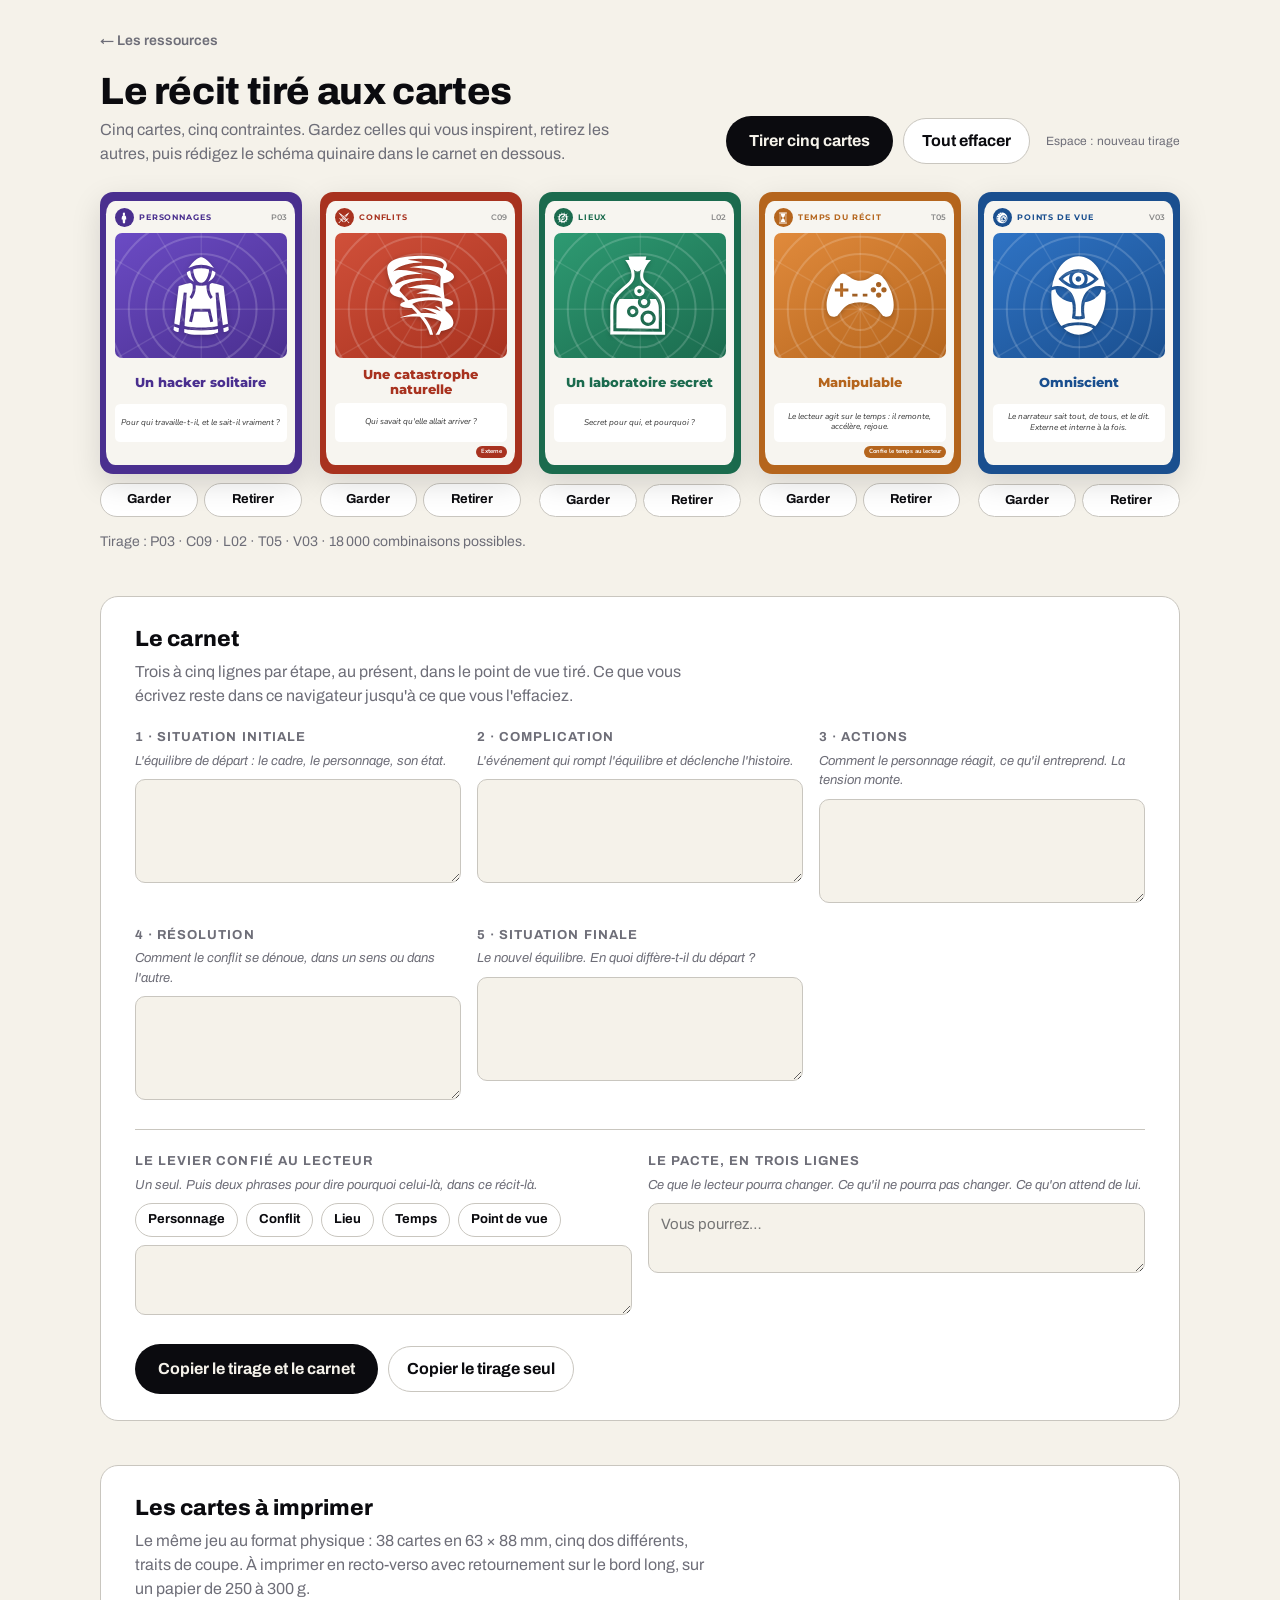
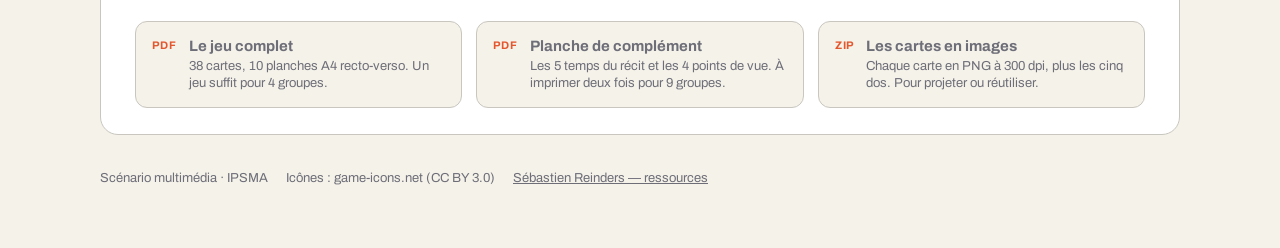
==== ressources/IPSMA/S1/index.html @ cb9c3334 "Les cartes narratives du cours IPSMA rejoignent les ressources Séance 1 du cours Scénario multimédia" ====
<!doctype html>
<html lang="fr"><head><meta charset="utf-8"><meta name="viewport" content="width=device-width,initial-scale=1">
<meta name="description" content="Tirage aléatoire du jeu de cartes narratif du cours Scénario multimédia : personnage, conflit, lieu, temps, point de vue. Avec un carnet pour rédiger le schéma quinaire, et les cartes à imprimer."><title>Le récit tiré aux cartes</title>
<link rel="preconnect" href="https://fonts.googleapis.com">
<link rel="stylesheet" href="https://fonts.googleapis.com/css2?family=Archivo:wght@400;500;600;700;800;900&family=Montserrat:wght@600;700;800&family=Nunito:ital,wght@0,400;0,600;0,700;1,400&display=swap">
<style>
:root{--bg:#F5F2EA;--bg2:#E4E1DA;--ink:#0B0B0F;--muted:#6E6E78;--line:#C9C6BF;--panel:#FFFFFF;--face:#F7F5F0;--face-ink:#1E2433;--help:#FFFFFF;--btn:#0B0B0F;--btn-ink:#F5F2EA;--focus:#E4572E;--shadow:0 10px 30px rgba(11,11,15,.13)}
@media (prefers-color-scheme: dark){:root:not([data-theme="light"]){--bg:#121217;--bg2:#1B1B22;--ink:#F0EDE5;--muted:#9B9BA6;--line:#32323C;--panel:#1B1B22;--face:#F7F5F0;--face-ink:#1E2433;--help:#FFFFFF;--btn:#F0EDE5;--btn-ink:#121217;--focus:#F0714A;--shadow:0 14px 34px rgba(0,0,0,.5)}}
:root[data-theme="dark"]{--bg:#121217;--bg2:#1B1B22;--ink:#F0EDE5;--muted:#9B9BA6;--line:#32323C;--panel:#1B1B22;--face:#F7F5F0;--face-ink:#1E2433;--help:#FFFFFF;--btn:#F0EDE5;--btn-ink:#121217;--focus:#F0714A;--shadow:0 14px 34px rgba(0,0,0,.5)}
*{box-sizing:border-box}
body{margin:0;background:var(--bg);color:var(--ink);font-family:'Archivo',system-ui,-apple-system,'Segoe UI',sans-serif;font-size:16px;line-height:1.5;padding:0 20px;padding-block:28px 60px}
.wrap{max-width:1080px;margin:0 auto}
header{display:flex;flex-wrap:wrap;align-items:flex-end;justify-content:space-between;gap:16px 28px;margin-bottom:26px}
h1{font-family:'Archivo',sans-serif;font-weight:800;font-size:clamp(26px,3.4vw,38px);line-height:1.05;margin:0;text-wrap:balance;letter-spacing:-.01em}
.sub{margin:6px 0 0;color:var(--muted);max-width:60ch}
.actions{display:flex;gap:10px;flex-wrap:wrap;align-items:center}
button{font:inherit;cursor:pointer;border:0;border-radius:999px;padding:10px 18px;font-weight:700;background:var(--panel);color:var(--ink);border:1.5px solid var(--line);transition:transform .12s ease,background .15s}
button:hover{transform:translateY(-1px)} button:active{transform:translateY(0)}
button:focus-visible,textarea:focus-visible{outline:3px solid var(--focus);outline-offset:2px}
button.primary{background:var(--btn);color:var(--btn-ink);border-color:transparent;padding:12px 22px;font-family:'Archivo',sans-serif;font-weight:700}
.kbd{display:inline-block;font-size:12px;color:var(--muted);margin-left:6px}
.deck{display:grid;grid-template-columns:repeat(5,minmax(0,1fr));gap:18px}
@media (max-width:900px){.deck{grid-template-columns:repeat(3,minmax(0,1fr))}}
@media (max-width:560px){.deck{grid-template-columns:repeat(2,minmax(0,1fr))}}
.slot{display:flex;flex-direction:column;gap:10px;min-width:0}
.scene{perspective:1200px;aspect-ratio:63/88;width:100%;max-width:100%}
.flip{position:relative;width:100%;height:100%;transform-style:preserve-3d;transition:transform .7s cubic-bezier(.2,.7,.2,1)}
.flip.shown{transform:rotateY(180deg)}
@media (prefers-reduced-motion: reduce){.flip{transition:none}}
.side{position:absolute;inset:0;backface-visibility:hidden;border-radius:6.5% / 4.6%;overflow:hidden;box-shadow:var(--shadow)}
.back{background:var(--dark);color:#fff;display:flex;align-items:center;justify-content:center}
.back .bi{position:absolute;left:-30%;top:12%;width:150%;height:150%;opacity:.10}
.back .bin{position:absolute;inset:5%;border:1.5px solid rgba(255,255,255,.55);border-radius:6%;display:flex;flex-direction:column;align-items:center;justify-content:center;text-align:center;gap:6%}
.back .bico{width:36%;aspect-ratio:1;border-radius:50%;background:rgba(255,255,255,.14);border:1.5px solid rgba(255,255,255,.6);display:flex;align-items:center;justify-content:center;padding:18%}
.back .bt{font-family:'Montserrat',sans-serif;font-weight:800;font-size:clamp(11px,1.15vw,15px);line-height:1.15}
.back .bf{font-family:'Montserrat',sans-serif;font-weight:600;font-size:clamp(8px,.8vw,10px);letter-spacing:.14em;text-transform:uppercase;opacity:.9}
.front{transform:rotateY(180deg);background:var(--dark);container-type:inline-size}
.inner{font-family:'Nunito',system-ui,sans-serif;position:absolute;inset:3.2%;background:var(--face);color:var(--face-ink);border-radius:5%;padding:3.5cqw 4cqw;display:flex;flex-direction:column}
.head{display:flex;align-items:center;gap:2.5cqw;height:9.5cqw}
.badge{width:9.5cqw;height:9.5cqw;border-radius:50%;background:var(--dark);color:#fff;display:flex;align-items:center;justify-content:center;padding:1.8cqw;flex:none}
.fam{font-family:'Montserrat',sans-serif;font-weight:700;font-size:3.9cqw;letter-spacing:.12em;text-transform:uppercase;color:var(--dark);flex:1;white-space:nowrap;overflow:hidden;text-overflow:ellipsis}
.num{font-family:'Montserrat',sans-serif;font-weight:600;font-size:3.8cqw;color:#8a8a8a}
.art{position:relative;margin-top:3cqw;height:62cqw;border-radius:3.5cqw;overflow:hidden;background:linear-gradient(150deg,var(--mid) 0%,var(--dark) 100%)}
.art .burst{position:absolute;inset:0;width:100%;height:100%}
.art .ico{position:absolute;inset:0;display:flex;align-items:center;justify-content:center;padding:10cqw;color:#fff;filter:drop-shadow(0 .9cqw 1.4cqw rgba(0,0,0,.28))}
.title{margin-top:3.5cqw;min-height:17cqw;display:flex;align-items:center;justify-content:center;text-align:center;font-family:'Montserrat',sans-serif;font-weight:800;font-size:6.6cqw;line-height:1.12;color:var(--dark);text-wrap:balance}
.help{margin-top:auto;background:var(--help);border-radius:2.6cqw;padding:2.6cqw 3.2cqw;font-size:4.1cqw;line-height:1.3;color:#333;font-style:italic;text-align:center;min-height:19cqw;display:flex;align-items:center;justify-content:center}
.foot{display:flex;justify-content:flex-end;min-height:5.5cqw;margin-top:2.2cqw}
.tag{background:var(--dark);color:#fff;border-radius:3cqw;padding:.6cqw 2.6cqw;font-size:3cqw;font-weight:700;white-space:nowrap}
.ctrl{display:flex;gap:6px;justify-content:center}
.ctrl button{padding:6px 12px;font-size:13px;flex:1}
.ctrl button.on{background:var(--focus);border-color:transparent;color:#fff}
.meta{margin:14px 0 0;color:var(--muted);font-size:14px}
section.book{margin-top:44px;background:var(--panel);border:1.5px solid var(--line);border-radius:18px;padding:26px clamp(18px,3vw,34px)}
.book h2{font-family:'Archivo',sans-serif;font-weight:800;font-size:22px;margin:0 0 4px;text-wrap:balance}
.book p.lead{margin:0 0 20px;color:var(--muted);max-width:65ch}
.steps{display:grid;grid-template-columns:repeat(auto-fit,minmax(260px,1fr));gap:16px}
.step label,.q label{display:block;font-family:'Archivo',sans-serif;font-weight:700;font-size:13px;letter-spacing:.08em;text-transform:uppercase;color:var(--muted);margin-bottom:6px}
.step small,.q small{display:block;font-size:13px;color:var(--muted);margin:-2px 0 8px;font-style:italic}
textarea{width:100%;min-height:104px;resize:vertical;font:inherit;font-size:15px;line-height:1.45;padding:10px 12px;border-radius:10px;border:1.5px solid var(--line);background:var(--bg);color:var(--ink)}
.qs{display:grid;grid-template-columns:repeat(auto-fit,minmax(300px,1fr));gap:16px;margin-top:22px;padding-top:22px;border-top:1.5px solid var(--line)}
.q .row{display:flex;gap:8px;flex-wrap:wrap;margin-bottom:8px}
.q .row button{padding:6px 12px;font-size:13px}
.q .row button.on{background:var(--btn);color:var(--btn-ink);border-color:transparent}
.bar{display:flex;gap:10px;flex-wrap:wrap;align-items:center;margin-top:22px}
.toast{color:var(--muted);font-size:14px;min-height:1.4em}
section.dl{margin-top:44px;background:var(--panel);border:1.5px solid var(--line);border-radius:18px;padding:26px clamp(18px,3vw,34px)}
.dl h2{font-family:'Archivo',sans-serif;font-weight:800;font-size:22px;margin:0 0 4px}
.dl p.lead{margin:0 0 20px;color:var(--muted);max-width:65ch}
.files{display:grid;grid-template-columns:repeat(auto-fit,minmax(240px,1fr));gap:14px}
.file{display:flex;gap:12px;align-items:flex-start;padding:14px 16px;border:1.5px solid var(--line);border-radius:12px;text-decoration:none;color:inherit;background:var(--bg);transition:transform .12s ease,border-color .15s}
.file:hover{transform:translateY(-2px);border-color:var(--focus)}
.file .ft{font-family:'Archivo',sans-serif;font-weight:700;font-size:11px;letter-spacing:.08em;color:var(--focus);flex:none;padding-top:2px}
.file b{display:block;font-family:'Archivo',sans-serif;font-size:15px;margin-bottom:2px}
.file span{font-size:13px;color:var(--muted);line-height:1.35}
.retour{display:inline-block;margin-bottom:20px;color:var(--muted);text-decoration:none;font-weight:600;font-size:14px;border-bottom:1.5px solid transparent}
.retour:hover{color:var(--ink);border-bottom-color:var(--focus)}
footer{margin-top:34px;color:var(--muted);font-size:13px;display:flex;flex-wrap:wrap;gap:6px 18px}
</style></head><body>
<div class="wrap">
<a class="retour" href="../../">← Les ressources</a>
<header>
  <div><h1>Le récit tiré aux cartes</h1><p class="sub">Cinq cartes, cinq contraintes. Gardez celles qui vous inspirent, retirez les autres, puis rédigez le schéma quinaire dans le carnet en dessous.</p></div>
  <div class="actions"><button class="primary" id="draw">Tirer cinq cartes</button><button id="reset" title="Vide le carnet et libère toutes les cartes">Tout effacer</button><span class="kbd">Espace : nouveau tirage</span></div>
</header>
<div class="deck" id="deck"></div>
<p class="meta" id="meta"></p>
<section class="book" aria-labelledby="bk">
  <h2 id="bk">Le carnet</h2>
  <p class="lead">Trois à cinq lignes par étape, au présent, dans le point de vue tiré. Ce que vous écrivez reste dans ce navigateur jusqu'à ce que vous l'effaciez.</p>
  <div class="steps">
    <div class="step"><label for="s1">1 · Situation initiale</label><small>L'équilibre de départ : le cadre, le personnage, son état.</small><textarea id="s1"></textarea></div>
    <div class="step"><label for="s2">2 · Complication</label><small>L'événement qui rompt l'équilibre et déclenche l'histoire.</small><textarea id="s2"></textarea></div>
    <div class="step"><label for="s3">3 · Actions</label><small>Comment le personnage réagit, ce qu'il entreprend. La tension monte.</small><textarea id="s3"></textarea></div>
    <div class="step"><label for="s4">4 · Résolution</label><small>Comment le conflit se dénoue, dans un sens ou dans l'autre.</small><textarea id="s4"></textarea></div>
    <div class="step"><label for="s5">5 · Situation finale</label><small>Le nouvel équilibre. En quoi diffère-t-il du départ ?</small><textarea id="s5"></textarea></div>
  </div>
  <div class="qs">
    <div class="q"><label>Le levier confié au lecteur</label><small>Un seul. Puis deux phrases pour dire pourquoi celui-là, dans ce récit-là.</small>
      <div class="row" id="levers"></div><textarea id="why" style="min-height:70px" aria-label="Justification du levier"></textarea></div>
    <div class="q"><label for="p1">Le pacte, en trois lignes</label><small>Ce que le lecteur pourra changer. Ce qu'il ne pourra pas changer. Ce qu'on attend de lui.</small>
      <textarea id="p1" style="min-height:70px" placeholder="Vous pourrez…" aria-label="Le pacte"></textarea></div>
  </div>
  <div class="bar"><button class="primary" id="copyAll">Copier le tirage et le carnet</button><button id="copyDraw">Copier le tirage seul</button><span class="toast" id="toast" role="status"></span></div>
</section>
<section class="dl" aria-labelledby="dl">
  <h2 id="dl">Les cartes à imprimer</h2>
  <p class="lead">Le même jeu au format physique : 38 cartes en 63 × 88 mm, cinq dos différents, traits de coupe. À imprimer en recto-verso avec retournement sur le bord long, sur un papier de 250 à 300 g.</p>
  <div class="files">
    <a class="file" href="cartes-narratives-jeu-complet.pdf" download><span class="ft">PDF</span><span><b>Le jeu complet</b><span>38 cartes, 10 planches A4 recto-verso. Un jeu suffit pour 4 groupes.</span></span></a>
    <a class="file" href="cartes-narratives-complement.pdf" download><span class="ft">PDF</span><span><b>Planche de complément</b><span>Les 5 temps du récit et les 4 points de vue. À imprimer deux fois pour 9 groupes.</span></span></a>
    <a class="file" href="cartes-narratives-images.zip" download><span class="ft">ZIP</span><span><b>Les cartes en images</b><span>Chaque carte en PNG à 300 dpi, plus les cinq dos. Pour projeter ou réutiliser.</span></span></a>
  </div>
</section>

<footer><span>Scénario multimédia · IPSMA</span><span>Icônes : game-icons.net (CC BY 3.0)</span><span><a href="../../" style="color:inherit">Sébastien Reinders — ressources</a></span></footer>
</div>
<script>
const D = {"FAM":{"P":{"name":"Personnages","dark":"4A2F8F","mid":"6B4BC4","light":"9C82E6","icon":"GiPerson"},"C":{"name":"Conflits","dark":"A8321F","mid":"D0503A","light":"F08A72","icon":"GiCrossedSwords"},"L":{"name":"Lieux","dark":"1B6B4E","mid":"2E9A72","light":"6CCB9E","icon":"GiCompass"},"T":{"name":"Temps du récit","dark":"B5651D","mid":"E08A3C","light":"F5B96E","icon":"GiHourglass"},"V":{"name":"Points de vue","dark":"1A4F8F","mid":"2F73C4","light":"6FA6E8","icon":"GiEyeball"}},"cards":[{"fam":"P","title":"Un détective privé désabusé","icon":"GiSherlockHolmes","help":"Qu'est-ce qui l'a désabusé, et qu'est-ce qui le fait encore se lever le matin ?","tag":null,"num":"P01"},{"fam":"P","title":"Un enfant curieux","icon":"GiBinoculars","help":"Que cherche-t-il à comprendre que les adultes lui cachent ?","tag":null,"num":"P02"},{"fam":"P","title":"Un hacker solitaire","icon":"GiHoodie","help":"Pour qui travaille-t-il, et le sait-il vraiment ?","tag":null,"num":"P03"},{"fam":"P","title":"Un héros fatigué","icon":"GiBrokenShield","help":"Fatigué du combat, ou de ce qu'il est devenu ?","tag":null,"num":"P04"},{"fam":"P","title":"Un mercenaire cupide","icon":"GiTwoCoins","help":"Y a-t-il un prix qu'il refuserait ?","tag":null,"num":"P05"},{"fam":"P","title":"Un scientifique excentrique","icon":"GiMadScientist","help":"Que cherche-t-il à prouver, et à qui ?","tag":null,"num":"P06"},{"fam":"P","title":"Un vieux professeur bienveillant","icon":"GiTeacher","help":"Que sait-il qu'il ne dit pas encore ?","tag":null,"num":"P07"},{"fam":"P","title":"Une adolescente rebelle","icon":"GiFist","help":"Contre quoi, ou contre qui, se rebelle-t-elle ?","tag":null,"num":"P08"},{"fam":"P","title":"Une princesse guerrière","icon":"GiSwordwoman","help":"Qu'a-t-elle dû abandonner pour prendre les armes ?","tag":null,"num":"P09"},{"fam":"P","title":"Une reine manipulatrice","icon":"GiPuppet","help":"Que protège-t-elle en manipulant les autres ?","tag":null,"num":"P10"},{"fam":"C","title":"Un ennemi puissant bloque la quête","icon":"GiDragonHead","help":"Que veut l'ennemi, lui ?","tag":"Externe","num":"C01"},{"fam":"C","title":"Une autorité empêche l'action du héros","icon":"GiGavel","help":"L'autorité a-t-elle de bonnes raisons ?","tag":"Externe","num":"C02"},{"fam":"C","title":"Un allié devient un ennemi","icon":"GiBackstab","help":"Depuis quand, et qui l'a vu venir ?","tag":"Externe et interne","num":"C03"},{"fam":"C","title":"Le héros doute de qui il est réellement","icon":"GiMirrorMirror","help":"Qu'est-ce qui a déclenché le doute ?","tag":"Interne","num":"C04"},{"fam":"C","title":"Le héros est freiné par un défaut personnel","icon":"GiWeight","help":"Ce défaut lui a-t-il déjà servi ?","tag":"Interne","num":"C05"},{"fam":"C","title":"Le héros est freiné par une angoisse","icon":"GiWorriedEyes","help":"D'où vient-elle, et qu'est-ce qui la réveille ?","tag":"Interne","num":"C06"},{"fam":"C","title":"Un acte passé hante le héros","icon":"GiGhost","help":"Qui d'autre sait ce qui s'est passé ?","tag":"Interne","num":"C07"},{"fam":"C","title":"Un choix entre deux options lourdes de conséquences","icon":"GiCrossroad","help":"Que perd-on dans chaque cas ?","tag":"Interne","num":"C08"},{"fam":"C","title":"Une catastrophe naturelle","icon":"GiTornado","help":"Qui savait qu'elle allait arriver ?","tag":"Externe","num":"C09"},{"fam":"L","title":"Un champ de bataille","icon":"GiCannon","help":"Avant ou après la bataille ?","tag":null,"num":"L01"},{"fam":"L","title":"Un laboratoire secret","icon":"GiBubblingFlask","help":"Secret pour qui, et pourquoi ?","tag":null,"num":"L02"},{"fam":"L","title":"Un vaisseau spatial","icon":"GiSpaceship","help":"Combien de temps avant l'arrivée ?","tag":null,"num":"L03"},{"fam":"L","title":"Un vieux manoir","icon":"GiSpookyHouse","help":"Qui y a vécu, et qu'a-t-il laissé ?","tag":null,"num":"L04"},{"fam":"L","title":"Un village isolé","icon":"GiHutsVillage","help":"Isolé par la géographie, ou par choix ?","tag":null,"num":"L05"},{"fam":"L","title":"Une cité futuriste","icon":"GiModernCity","help":"Qu'est-ce qui n'a pas changé, malgré le futur ?","tag":null,"num":"L06"},{"fam":"L","title":"Une école magique","icon":"GiSpellBook","help":"Qu'apprend-on qui ne figure pas au programme ?","tag":null,"num":"L07"},{"fam":"L","title":"Une forêt sombre","icon":"GiForest","help":"Qu'est-ce qu'on y entend sans le voir ?","tag":null,"num":"L08"},{"fam":"L","title":"Une île déserte","icon":"GiIsland","help":"Déserte depuis quand, et pourquoi ?","tag":null,"num":"L09"},{"fam":"L","title":"Une taverne bruyante","icon":"GiTavernSign","help":"Qui écoute, dans le bruit ?","tag":null,"num":"L10"},{"fam":"T","title":"Chronologique","icon":"GiSandsOfTime","help":"Les événements sont racontés dans l'ordre où ils se produisent.","tag":null,"num":"T01"},{"fam":"T","title":"Analeptique","icon":"GiBackwardTime","help":"Le récit revient en arrière pour éclairer le présent. Les flashbacks.","tag":null,"num":"T02"},{"fam":"T","title":"Proleptique","icon":"GiFastForwardButton","help":"Le récit montre à l'avance ce qui va arriver. L'anticipation.","tag":null,"num":"T03"},{"fam":"T","title":"Fragmenté","icon":"GiShatteredGlass","help":"Le récit est livré par morceaux non ordonnés. Le lecteur remet en ordre.","tag":"Confie le temps au lecteur","num":"T04"},{"fam":"T","title":"Manipulable","icon":"GiGamepad","help":"Le lecteur agit sur le temps : il remonte, accélère, rejoue.","tag":"Confie le temps au lecteur","num":"T05"},{"fam":"V","title":"Interne","icon":"GiBrain","help":"Le récit est vécu de l'intérieur d'un personnage : « je », ou « vous ». On ne sait que ce qu'il sait.","tag":null,"num":"V01"},{"fam":"V","title":"Externe","icon":"GiCctvCamera","help":"Le récit observe de l'extérieur, sans entrer dans les têtes. Neutre.","tag":null,"num":"V02"},{"fam":"V","title":"Omniscient","icon":"GiThirdEye","help":"Le narrateur sait tout, de tous, et le dit. Externe et interne à la fois.","tag":null,"num":"V03"},{"fam":"V","title":"Multiple","icon":"GiSixEyes","help":"Le récit alterne plusieurs personnages. Le lecteur compare les versions.","tag":"Confie le point de vue au lecteur","num":"V04"}],"icons":{"GiSherlockHolmes":"<svg fill=\"currentColor\" stroke=\"currentColor\" fill=\"currentColor\" stroke-width=\"0\" viewBox=\"0 0 512 512\" height=\"100%\" width=\"100%\" xmlns=\"http://www.w3.org/2000/svg\"><path d=\"M185.418 36.882s-24.67 5.747-35.756 15.557c-38.586 34.149-51.256 67.652-53.746 105.53l-43.97 47.023c96.221-17.906 207.672-21.92 340.581-20.912-21.002-14.144-41.37-25.753-59.322-36.814-14.473-35.496-33.701-76.597-65.934-95.373-14.145-8.24-29.144-14.024-43.962-16.83-10.736-20.307-35.4-11.819-37.89 1.82zM104.977 214.8c20.328 40.62 56.635 79.575 89.761 103.012 18.256 12.63 36.742 21.653 51.035 24.144 11.946 2.242 23.46-1.416 28.825-10.672l.002-.004v-.002c8.103-14.299 14.714-28.724 20.359-43.197 15.776 1.737 33.408 2.541 38.04-1.178 7.31-5.871-8.751-56.088-16.056-69.443 3.057-6.22 3.057-12.795 3.057-17.58-39.436-2.194-150.638 6.423-215.023 14.92zm342.142 6.07c-13.335.302-24.897 9.857-33.428 22.668-9.413 14.137-16.138 33.34-18.798 55.055-2.66 21.714-.771 41.971 4.95 57.963 4.29 11.99 11.133 22.318 20.655 27.515l-10.77 108.676 17.913 1.775 10.615-107.13c12.015-1.592 22.443-10.62 30.299-22.418 9.413-14.137 16.136-33.339 18.797-55.053 2.66-21.714.77-41.974-4.952-57.965-5.721-15.991-15.983-29.026-31.087-30.877a29.036 29.036 0 0 0-4.194-.209zm2.004 18.076c5.494.673 11.846 6.541 16.33 19.075 4.485 12.533 6.397 30.421 4.033 49.71-2.363 19.29-8.538 36.186-15.916 47.266-7.377 11.08-14.955 15.242-20.449 14.568-5.494-.673-11.844-6.54-16.328-19.074-4.485-12.533-6.396-30.42-4.033-49.709 2.363-19.289 8.536-36.187 15.914-47.267 5.011-6.164 12.69-15.168 20.449-14.569zM99.172 242.53c-6.243 8.543-13.975 17.27-23.111 25.744-12.11 11.231-26.664 21.827-43.198 30.211 37.101 7.524 77.514 23.385 115.21 42.594 42.326 21.57 80.776 47.18 106.775 71.145l2.314-24.686c-11.388-12.634-23.526-23.83-35.869-34.252-12.152-5.001-24.557-12.203-36.797-20.672-36.371-25.164-70.878-60.916-85.324-90.084zm344.582 11.276c.036 21.503 3.015 45.534 9.771 64.632 6.729-19.745 7.02-55.246-9.771-64.632zm-137.598 54.43a353.014 353.014 0 0 1-7.74 16.574c7.33 5.423 11.536 10.592 13.904 15.505 3.119 6.47 3.49 13.077 2.176 21.295-2.24 14.002-10.213 31.472-14.32 52.23-9.049 12.67-1.565 56.042 18.265 60.938 44.677 11.03 69.71-35.7 59.614-46.716-9.817-10.713-37.598-19.736-57.92-19.952 4.048-14.733 9.79-28.985 12.136-43.656 1.666-10.412 1.325-21.456-3.736-31.955-4.255-8.827-11.576-16.856-22.379-24.264zm-272.875 8.81C28.53 324.342 23.344 332.53 18 341.459V494h255.152c-2.921-14.12-5.609-28.7-8.763-42.629-.65-5.674-5.269-9.093-9.059-13.314-21.957-24.459-66.328-55.92-115.432-80.942-35.16-17.917-72.94-32.625-106.617-40.07z\"></path></svg>","GiBinoculars":"<svg fill=\"currentColor\" stroke=\"currentColor\" fill=\"currentColor\" stroke-width=\"0\" viewBox=\"0 0 512 512\" height=\"100%\" width=\"100%\" xmlns=\"http://www.w3.org/2000/svg\"><path d=\"M186.436 86.738c-9.044 0-19.112 5.87-26.735 21.114l-6.807 13.62c2.48-.203 4.968-.31 7.455-.31 18.02 0 36.005 5.363 51.87 15.977v-30.984c-7.5-13.917-17.102-19.418-25.782-19.418zm139.128 0c-8.68 0-18.28 5.5-25.78 19.418v30.994c18.064-12.06 38.895-17.28 59.345-15.638l-6.83-13.66c-7.624-15.245-17.692-21.114-26.736-21.114zm-165.216 51.926c-19.05 0-38.08 7.693-53.74 23l-37.38 65.418c14.492-6.743 30.633-10.518 47.64-10.518 39.96 0 75.16 20.792 95.35 52.124V159.846c-15.293-14.115-33.58-21.182-51.87-21.182zm192.433.033c-18.662-.306-37.39 6.74-52.997 21.145v108.845c20.19-31.33 55.39-52.123 95.348-52.123 17.01 0 33.15 3.775 47.643 10.518l-37.38-65.418c-15.35-15.003-33.95-22.66-52.612-22.967zM256 151.957c-5.113 0-11.882 2.775-25.783 9.627v133.014c7.246-5.314 16.164-8.467 25.783-8.467 9.62 0 18.537 3.154 25.783 8.468V161.584c-13.9-6.852-20.67-9.627-25.783-9.627zm-139.13 82.607c-52.767 0-95.35 42.582-95.35 95.348s42.583 95.35 95.35 95.35c52.765 0 95.347-42.584 95.347-95.35 0-52.766-42.582-95.348-95.348-95.348zm278.26 0c-52.765 0-95.347 42.582-95.347 95.348s42.582 95.35 95.348 95.35c52.767 0 95.35-42.584 95.35-95.35 0-52.766-42.583-95.348-95.35-95.348zm-279.827 19.004c1.223-.018 2.448-.008 3.674.03 7.344.225 14.694 1.462 21.77 3.816 36.842 11.343 59.745 51.664 50.622 89.11-7.652 37.743-45.455 64.51-83.595 59.17-38.748-3.865-69.376-39.578-67.16-78.483.167-11.41 3.133-22.336 8.2-32.124A26.087 26.087 0 0 0 73.39 312.52a26.087 26.087 0 0 0 26.09-26.084 26.087 26.087 0 0 0-17.447-24.584c9.058-4.694 19.097-7.594 29.606-8.147 1.218-.072 2.44-.118 3.663-.137zm278.26 0c1.223-.018 2.448-.008 3.673.03 7.344.225 14.696 1.462 21.774 3.816 36.84 11.343 59.742 51.664 50.62 89.11-7.652 37.742-45.453 64.51-83.59 59.173-38.75-3.865-69.38-39.582-67.163-78.488.167-11.41 3.133-22.334 8.2-32.122a26.087 26.087 0 0 0 24.575 17.433 26.087 26.087 0 0 0 26.086-26.084 26.087 26.087 0 0 0-17.443-24.584c9.057-4.694 19.095-7.594 29.603-8.147 1.22-.072 2.44-.118 3.664-.137zM256 304.13c-14.346 0-25.783 11.436-25.783 25.782s11.437 25.783 25.783 25.783c14.346 0 25.783-11.437 25.783-25.783 0-14.346-11.437-25.78-25.783-25.78z\"></path></svg>","GiHoodie":"<svg fill=\"currentColor\" stroke=\"currentColor\" fill=\"currentColor\" stroke-width=\"0\" viewBox=\"0 0 512 512\" height=\"100%\" width=\"100%\" xmlns=\"http://www.w3.org/2000/svg\"><path d=\"M256 25c-6.6 0-16.1 3.77-26.1 10.69-9.9 6.92-20.3 16.69-29.6 27.09-8.4 9.52-15.9 19.56-21.5 28.35 5-2.29 10-4.34 15.1-6.17l.9-.41c20.2-8.78 40.6-13.25 61.1-13.25 20.5-.02 41 4.37 61.3 13.26l.8.35c5.1 1.84 10.2 3.91 15.2 6.22-5.6-8.79-13.1-18.83-21.5-28.35-9.3-10.4-19.7-20.17-29.6-27.09C272.1 28.77 262.6 25 256 25zm0 67.23c-16.3 0-32.5 2.37-48.2 7.1 1 16.67 5.3 36.37 13 51.87 8.8 17.6 20.5 28.6 35.2 28.6 14.7 0 26.4-11 35.2-28.6 7.7-15.5 12-35.2 13-51.87-15.7-4.73-31.9-7.1-48.2-7.1zm-66 13.67c-7.1 3.1-14.1 6.7-20.8 10.9 1.3 19.1 10.4 34.5 24.8 45.7 5.7 4.5 12.3 8.2 19.5 11-3.3-4.4-6.2-9.3-8.7-14.3-8.4-16.6-13.2-35.7-14.8-53.3zm132 0c-1.6 17.6-6.4 36.7-14.8 53.3-2.5 5.1-5.5 10-8.8 14.5 7.4-2.9 14.1-6.6 19.9-11.2 14.2-11.2 23.2-26.6 24.5-45.7-6.7-4.2-13.7-7.8-20.8-10.9zm-131.4 76.2c-23.4 3.6-46.8 9.2-70.3 16.7L93.42 427l31.18 10.4 26.5-198.6 17.9 1.8L155.6 442c23.6 5.7 62.1 9 100.4 9 38.3 0 76.8-3.3 100.4-9L343 240.6l17.9-1.8 26.5 198.6 31.1-10.3-26.8-228.3c-23.4-7.4-46.7-13.1-70-16.7-4.1 2.6-8.4 4.8-12.9 6.8-3.3 11.9-2.9 26 0 39.1 3.7 16.7 11.7 31.8 17.6 37.6l-12.8 12.8c-10.1-10.2-18.1-27.1-22.4-46.4-2.6-11.7-3.8-24.4-2.2-36.7-10.4 2.3-21.5 3.2-33 2.5-11.5.7-22.6-.3-33-2.6 1.6 12.3.4 25-2.2 36.8-4.3 19.3-12.3 36.2-22.4 46.4l-12.8-12.8c5.9-5.8 13.9-20.9 17.6-37.6 2.9-13.2 3.3-27.3 0-39.3-4.4-1.9-8.6-4.1-12.6-6.6zm10.2 154.4h110.4l17.6 77.5-17.6 4-14.4-63.5h-81.6L200.8 418l-17.6-4 17.6-77.5zM91.28 445.2l-2.23 18.9c.05-.3.69 1.7 3.98 4.3 3.4 2.6 8.67 5.3 13.77 7.1 5.1 1.6 10.1 2.2 12.4 2l2.9-22-30.82-10.3zm329.42 0l-30.8 10.3 2.9 22c2.3.2 7.3-.4 12.4-2 5.1-1.8 10.4-4.5 13.8-7.1 3.3-2.6 3.9-4.6 3.9-4.3l-2.2-18.9zm-266.3 15l-1.3 19.2v.1c.5.5 2.1 1.7 4.5 2.9 4.8 2.4 13 4.8 23.1 6.8 20.1 3.8 47.7 5.8 75.3 5.8 27.6 0 55.2-2 75.3-5.8 10.1-2 18.3-4.4 23.1-6.8 2.4-1.2 4-2.4 4.5-2.9v-.1l-1.3-19.2c-26.5 6.1-63.9 8.8-101.6 8.8-37.7 0-75.1-2.7-101.6-8.8z\"></path></svg>","GiBrokenShield":"<svg fill=\"currentColor\" stroke=\"currentColor\" fill=\"currentColor\" stroke-width=\"0\" viewBox=\"0 0 512 512\" height=\"100%\" width=\"100%\" xmlns=\"http://www.w3.org/2000/svg\"><path d=\"M45.906 23.625v9.344c0 102.68 10.49 205.087 41.125 288.155 30.637 83.068 82.364 147.415 163.75 169.78l2.22.626 2.22-.5C344.49 472 396.864 407.39 425.593 323.47c28.728-83.92 35.25-187.777 35.25-290.5v-9.345H45.906zM64.72 42.313H442.06c-.413 98.8-7.497 197.342-34.125 275.125-27.21 79.487-73.39 136.637-154.375 154.78-73.28-21.03-119.914-78.696-149-157.562-28.475-77.212-39.206-174.13-39.843-272.344zm18.81 18.75c.807 84.13 12.486 172.823 39.314 244.812 7.825 20.998 16.874 40.495 27.25 58.063l45.844-38.438-40.75-75.063-5.47-10.062 10.97-3.344s38.865-11.786 60.406-18.25l20.437-7.25-94.843-150.468H83.53zm160.25 0l45.782 91.5 132.407-43.157c.69-16.205 1.053-32.366 1.155-48.344H243.78zm177.157 68.343L298.031 169.47l24.908 49.78 25.875 48.72 53.28-1.845c10.245-42.834 16.03-89.664 18.844-136.72zM310.908 236.47l-30.75 10.374 67.25 145.187c17.813-23.2 31.737-51.6 42.624-83.686 2.578-7.595 4.966-15.39 7.19-23.344l-53.626 1.844-5.844.22-2.75-5.158-24.094-45.437zm-99.22 4.686c-13.133 3.972-27.346 8.262-34.625 10.47L216 323.28l3.625 6.72-5.844 4.906-53.56 44.906c24.67 35.91 55.887 61.828 94.655 73.125 30.34-6.91 55.36-21.496 76.03-42.062L211.69 241.155z\"></path></svg>","GiTwoCoins":"<svg fill=\"currentColor\" stroke=\"currentColor\" fill=\"currentColor\" stroke-width=\"0\" viewBox=\"0 0 512 512\" height=\"100%\" width=\"100%\" xmlns=\"http://www.w3.org/2000/svg\"><path d=\"M264.4 95.01c-35.6-.06-80.2 11.19-124.2 34.09C96.27 152 61.45 182 41.01 211.3c-20.45 29.2-25.98 56.4-15.92 75.8 10.07 19.3 35.53 30.4 71.22 30.4 35.69.1 80.29-11.2 124.19-34 44-22.9 78.8-53 99.2-82.2 20.5-29.2 25.9-56.4 15.9-75.8-10.1-19.3-35.5-30.49-71.2-30.49zm91.9 70.29c-3.5 15.3-11.1 31-21.8 46.3-22.6 32.3-59.5 63.8-105.7 87.8-46.2 24.1-93.1 36.2-132.5 36.2-18.6 0-35.84-2.8-50.37-8.7l10.59 20.4c10.08 19.4 35.47 30.5 71.18 30.5 35.7 0 80.3-11.2 124.2-34.1 44-22.8 78.8-52.9 99.2-82.2 20.4-29.2 26-56.4 15.9-75.7zm28.8 16.8c11.2 26.7 2.2 59.2-19.2 89.7-18.9 27.1-47.8 53.4-83.6 75.4 11.1 1.2 22.7 1.8 34.5 1.8 49.5 0 94.3-10.6 125.9-27.1 31.7-16.5 49.1-38.1 49.1-59.9 0-21.8-17.4-43.4-49.1-59.9-16.1-8.4-35.7-15.3-57.6-20zm106.7 124.8c-10.2 11.9-24.2 22.4-40.7 31-35 18.2-82.2 29.1-134.3 29.1-21.2 0-41.6-1.8-60.7-5.2-23.2 11.7-46.5 20.4-68.9 26.1 1.2.7 2.4 1.3 3.7 2 31.6 16.5 76.4 27.1 125.9 27.1s94.3-10.6 125.9-27.1c31.7-16.5 49.1-38.1 49.1-59.9z\"></path></svg>","GiMadScientist":"<svg fill=\"currentColor\" stroke=\"currentColor\" fill=\"currentColor\" stroke-width=\"0\" viewBox=\"0 0 512 512\" height=\"100%\" width=\"100%\" xmlns=\"http://www.w3.org/2000/svg\"><path d=\"M311.406 34.53c38.542 34.197 66.87 98.28 74.875 174.72-11.743-12.09-28.16-19.625-46.342-19.625-31.736 0-58.082 22.898-63.532 53.063-8.41-4.385-17.872-6.64-27.344-6.72-8.31-.07-16.654 1.55-24.312 4.876-6.17-29.252-32.13-51.22-63.22-51.22-22.542 0-42.38 11.558-53.936 29.064C113.944 141.055 141.15 75.113 179 38.563c-19.415 11.684-37.058 28.147-52.156 48.5-31.764 42.817-51.75 102.623-51.75 168.875 0 66.25 19.986 126.057 51.75 168.875 18.93 25.516 41.84 44.93 67.25 56.468-45.36-32.216-78.958-104.326-86.375-191.28 11.57 17.39 31.35 28.844 53.81 28.844 33.153 0 60.45-24.968 64.157-57.125 15.126-10.57 37.57-8.8 50.657 3.81 5.34 30.3 31.764 53.314 63.594 53.314 18.094 0 34.454-7.425 46.187-19.406-9.26 85.518-43.967 155.398-89.906 184.875 28.267-10.987 53.744-31.607 74.436-59.5 31.764-42.818 51.78-102.624 51.78-168.875.002-66.252-20.016-126.058-51.78-168.875-16.92-22.81-37.022-40.748-59.25-52.532zM139.186 361.69c54.808 94.924 164.16 94.283 218.595 0-61.404 35.452-146.178 34.58-218.592 0z\"></path></svg>","GiTeacher":"<svg fill=\"currentColor\" stroke=\"currentColor\" fill=\"currentColor\" stroke-width=\"0\" viewBox=\"0 0 512 512\" height=\"100%\" width=\"100%\" xmlns=\"http://www.w3.org/2000/svg\"><path d=\"M120.998 40.998v37.943C136.22 89.471 146 109.278 146 131.001c0 13.71-3.901 26.65-10.598 36.985 3.465 1.35 7.106 2.85 10.15 4.172l122.352-22.783 5.918 54.842-111.748 23.219c-.862 16.261-2.45 32.262-5.289 51.566h336.217V40.998zM96 88.998c-16.595 0-32.002 17.747-32.002 42.004 0 24.257 15.407 42.002 32.002 42.002 16.595 0 32.002-17.745 32.002-42.002S112.595 88.998 96 88.998zm156.096 81.629l-108.592 20.22c-14.24-5.602-4.956-3.035-21.469-8.517-7.476 5.469-16.33 8.672-26.035 8.672-8.6 0-16.53-2.523-23.428-6.9-8.59 3.564-17.655 8.09-25.736 12.654-12.992 7.338-23.722 13.211-27.838 16.033v130.213h20.004V232h17.996v263.002h30.004V326h17.996v169.002h26.004v-171.84l.154-.824c9.514-50.64 12.588-77.384 13.461-109.656l109.56-22.766zm-98.153 126.375c-.952 5.682-1.991 11.64-3.146 17.996H478v-17.996zM208 344.998c-16.595 0-32.002 17.747-32.002 42.004 0 18.198 8.67 32.73 20.01 38.855 3.599-1.662 7.482-2.706 11.68-2.851 4.633-.16 8.98.767 13.052 2.42 10.968-6.352 19.262-20.63 19.262-38.424 0-24.257-15.407-42.004-32.002-42.004zm112 0c-16.595 0-32.002 17.747-32.002 42.004 0 18.198 8.67 32.73 20.01 38.855 3.599-1.662 7.482-2.706 11.68-2.851 4.633-.16 8.98.767 13.052 2.42 10.968-6.352 19.262-20.63 19.262-38.424 0-24.257-15.407-42.004-32.002-42.004zm112 0c-16.595 0-32.002 17.747-32.002 42.004 0 18.198 8.67 32.73 20.01 38.855 3.599-1.662 7.482-2.706 11.68-2.851 4.633-.16 8.98.767 13.052 2.42 10.968-6.352 19.262-20.63 19.262-38.424 0-24.257-15.407-42.004-32.002-42.004zm-223.688 95.996c-3.844.133-8.907 2.93-14.3 8.785-5.394 5.855-10.696 14.25-15.125 22.76-4.226 8.12-7.609 16.16-10.06 22.463h85.339c-3.04-6.436-7.138-14.549-12.133-22.711-5.298-8.658-11.511-17.138-17.668-22.957-6.157-5.819-11.8-8.487-16.053-8.34zm112 0c-3.844.133-8.907 2.93-14.3 8.785-5.394 5.855-10.696 14.25-15.125 22.76-4.226 8.12-7.609 16.16-10.06 22.463h85.339c-3.04-6.436-7.138-14.549-12.133-22.711-5.298-8.658-11.511-17.138-17.668-22.957-6.157-5.819-11.8-8.487-16.052-8.34zm112 0c-3.844.133-8.907 2.93-14.3 8.785-5.394 5.855-10.696 14.25-15.125 22.76-4.226 8.12-7.609 16.16-10.06 22.463h85.339c-3.04-6.436-7.138-14.549-12.133-22.711-5.298-8.658-11.511-17.138-17.668-22.957-6.157-5.819-11.8-8.487-16.052-8.34z\"></path></svg>","GiFist":"<svg fill=\"currentColor\" stroke=\"currentColor\" fill=\"currentColor\" stroke-width=\"0\" viewBox=\"0 0 512 512\" height=\"100%\" width=\"100%\" xmlns=\"http://www.w3.org/2000/svg\"><path d=\"M329.8 235.69l62.83-82.71 42.86 32.56-62.83 82.75zm-12.86-9.53l66.81-88-45-34.15-66.81 88zm-27.48-97.78l-19.3 39.57 57-75-42.51-32.3-36.24 47.71zm-20.74-73.24l-46.64-35.43-42 55.31 53.67 26.17zm107 235.52l-139-102.71-9.92.91 4.56 2 62.16 138.43-16.52 2.25-57.68-128.5-40-17.7-4-30.84 39.41 19.42 36.36-3.33 17-34.83-110.9-54.09-80.68 112.51L177.6 346.67l-22.7 145.62H341V372.62l35.29-48.93L387 275.77z\"></path></svg>","GiSwordwoman":"<svg fill=\"currentColor\" stroke=\"currentColor\" fill=\"currentColor\" stroke-width=\"0\" viewBox=\"0 0 512 512\" height=\"100%\" width=\"100%\" xmlns=\"http://www.w3.org/2000/svg\"><path d=\"M467.838 35.848c-53.208 3.518-101.284 8.091-139.14 50.18 9.869 29.563 26.168 65.884 46.613 95.234 20.504 29.436 44.758 50.59 68.61 53.297 35.265-33.057 53.699-112.599 23.917-198.711zM194.207 44.36c-.962.02-1.94.066-2.937.139-16.94 1.247-26.293 7.65-33.825 17.941-7.532 10.291-12.558 25.017-17.384 41.317-5.43 18.334-6.273 41.726-1.663 60.482 4.528 18.418 13.492 31.204 26.94 34.455.188-1.168.42-2.526.605-4.502.82-8.766 3.214-23.576 14.891-42.714-7.75-7.452-14.67-13.694-18.121-22.618-2.074-5.361-2.392-11.595-.84-17.992 1.552-6.396 4.726-13.139 9.615-21.26l.037-.06.037-.06c8.568-13.674 26.544-21.686 43.514-27.745 5.395-1.926 10.528-3.402 15.422-4.652-11.153-7.45-21.857-13.03-36.291-12.73zm45.07 27.002c-5.416 1.164-12.07 3.04-18.82 5.45-15.466 5.521-31.427 14.998-35.309 21.138-4.38 7.29-6.778 12.784-7.726 16.692-.952 3.925-.7 6.08.215 8.447 1.831 4.735 8.77 11.123 19.093 21.592l4.616 4.68-3.698 5.437c-5.348 7.864-8.79 14.564-11.072 20.351a70.936 54.43 66.039 0 0 17.928 6.88c2.391 57.506-19.43 43.882-70.535 73.605l15.888 31.69c26.64-10.285 42.457-16.219 56.041-28.891 11.993 12.066 26.85 22.39 44.155 33.437-.035 11.558-51.405 80.237-52.492 79.875a30.273 30.273 0 0 0 3.261 3.242c29.1 9.088 53.46 8.208 75.89 1.272.097-.294.2-.588.296-.881 12.757-4.462 25.877-10.432 38.629-17.43 20.587-12.745 40.445-29.295 61.107-45.845-10.31-22.79-41.559-34.836-62.133-43.946 9.77-20.016 5.393-41.39 2.516-60.55 18.737-1.992 33.016-7.841 46.527-15.145-.488-.689-.989-1.363-1.472-2.057-7.049-10.118-13.588-20.911-19.56-31.931-28.224 12.084-59.03 16.997-90.142.855a70.936 54.43 66.039 0 0-.117-66.955 70.936 54.43 66.039 0 0-13.086-21.012zM15.471 87.31l3.287 34.09 52.6 107.77 21.568-10.526-52.383-107.325-25.072-24.01zm97.066 139.566l-46.756 22.822 3.137 18.496 56.271-27.464-12.652-13.854zm2.318 36.701l-21.568 10.528 16.668 34.15 21.568-10.527-16.668-34.15zm255.858 73.934c-12.264 9.86-24.631 19.557-37.522 28.209 26.448 38.685 47.77 79.923 73.047 117.004l35.82-14.75c-26.576-46.832-44.463-82.605-71.345-130.463zm-100.254 56.808c-15.27 3.338-31.566 4.213-49.07 1.727-7.565 29.607-17.662 59.909-25.95 94.04l33.711 4.917c13.214-31.921 28.812-66.285 41.309-100.684z\"></path></svg>","GiPuppet":"<svg fill=\"currentColor\" stroke=\"currentColor\" fill=\"currentColor\" stroke-width=\"0\" viewBox=\"0 0 512 512\" height=\"100%\" width=\"100%\" xmlns=\"http://www.w3.org/2000/svg\"><path d=\"M257.406 17.188c-25.61 0-46.22 20.72-46.22 46.593 0 25.875 20.61 46.595 46.22 46.595s46.25-20.72 46.25-46.594c0-25.872-20.64-46.593-46.25-46.593zm122.78 37.937l-78.31 58.625c2.665 5.776 4.776 12.026 6.25 18.656l69-51.656 3.062-25.625zm-255.342 1.28l8.875 27.407 64.186 39.376c2.513-5.943 5.514-11.462 8.938-16.47l-82-50.312zM398.47 59.47l-3.095 26.28 41.438 52.625c4.674-4.206 10.216-7.468 16.312-9.47L398.47 59.47zm-291.94 1l-51.718 80c6.345 1.322 12.192 3.976 17.282 7.655l41.844-64.72-7.407-22.936zm111.94 55.5c-7.12 10.803-12.285 24.91-13.907 40.686-2 19.438 1.785 37.464 9.062 50.563 7.277 13.098 17.574 20.998 29.28 22.218 11.708 1.22 23.405-4.372 33.19-15.688 9.783-11.316 17.156-28.218 19.155-47.656 1.74-16.923-.89-32.787-6.406-45.25-9.327 5.225-20.04 8.22-31.438 8.22-14.59 0-28.083-4.874-38.937-13.095zm248.75 29.374c-14.947 0-26.876 11.93-26.876 26.875s11.93 26.874 26.875 26.874 26.842-11.93 26.842-26.875c0-14.947-11.897-26.876-26.843-26.876zM45.56 158.22c-14.946 0-26.874 11.896-26.874 26.843 0 14.946 11.928 26.875 26.875 26.875 14.946 0 26.843-11.93 26.843-26.875 0-14.947-11.897-26.844-26.844-26.844zM212.5 230.03c-10.02 7.32-16.327 17.48-16.53 27.532-.185 9.06 3.95 16.745 11.655 22.625 7.705 5.88 19.014 9.51 32.03 8.75 26.036-1.52 46.228-20.007 46.595-38.125.148-7.302-2.523-13.71-7.594-19-10.786 8.85-23.713 13.758-37.28 12.344-11.08-1.154-20.883-6.343-28.876-14.125zm69.906 62.5c-9.156 6.97-20.466 11.91-32.72 14.033l47.783 81.125 15.874-13.625-30.938-81.532zm-81.687 5.564l-9.595 91.78 18.53 13.345 24.532-95.5c-12.492-.33-24.01-3.736-33.468-9.626zm125.124 89.844l-15.72 13.5 65.22 51.03c2.495-9.733 8.156-18.518 16.156-24.78l-65.656-39.75zm-142.47 19.375l-55.905 29.75c4.933 6.162 8.355 13.66 9.53 22 .09.648.156 1.29.22 1.937l64.56-40.406-18.405-13.28zm235.907 29.437c-.773.01-1.562.048-2.342.125-1.784.176-3.558.514-5.344 1.063-14.29 4.384-22.197 19.273-17.813 33.562 4.385 14.29 19.275 22.197 33.564 17.813 14.29-4.385 22.196-19.274 17.812-33.563-3.596-11.72-14.268-19.132-25.875-19zm-327 1.78c-1.355-.013-2.736.087-4.124.283-14.8 2.084-24.928 15.543-22.844 30.343 2.085 14.8 15.544 24.928 30.344 22.844 14.8-2.084 24.928-15.544 22.844-30.344-1.824-12.95-12.355-22.316-24.875-23.062-.447-.027-.892-.058-1.344-.063z\"></path></svg>","GiDragonHead":"<svg fill=\"currentColor\" stroke=\"currentColor\" fill=\"currentColor\" stroke-width=\"0\" viewBox=\"0 0 512 512\" height=\"100%\" width=\"100%\" xmlns=\"http://www.w3.org/2000/svg\"><path d=\"M72.81 429.82c-22.296-2.195-27.265-19.923-25.57-43.598 9.177 9.99 18.39 19.894 32.228 22.2-.75-7.84.293-15.77 4-23.815 5.323 7.987 14.75 16.796 29.034 26.567l10.557-28.337c9.917 15.174 21.736 29.49 48.303 41.756l11.9-35.993c7.796 8.075 15.115 16.283 33.035 21.326l24.54-36.55c22.244 9.91 42.094 7.707 58.597-11.042 13.845-17.986 27.5-36.654 38.51-64.19l-8.08-30.04c-.552-12.898 15.98-20.13 26.698-7.09l25.833 49.492c3.972 11.24 4.647 23.27-2.554 37.263l-45.075 68.697c-7.32 5.586-16.634 10.108-35.875 9.198-33.167-3.663-65.717-6.63-91.228-1.006-29.393 3.428-58.757 7.524-88.056 13.206-16.216 4.97-32.058 5.285-46.8-8.046zm49.984-77.64c-7.862 13.362-11.848 26.56-14.065 39.672-19.74-10.725-23.808-22.162-25.76-33.68-7.4 10.894-10.6 21.59-12.304 32.22-16.063-7.584-21.34-18.375-25.577-29.468l-6.842 11.908-13.075-46.97c-4.258-10.16-4.962-20.487 5.36-31.3l33.614-33.91 29.724.024c22.626-17.655 48.995-33.63 78.902-48.084l59.06-68.815c12.993-11.43 26.398-13.64 39.898-13.933l66.047-2.944c5.954 1.975 11.9 4.133 18.015 10 37.572 33.9 59.94 68.483 54.618 104.286l-29.262 40.47-10.446-25.98c-12.92-18.94-28.54-20.093-42.872-14.982-10.078 3.594-11.672 13.897-11.694 21.634l7.862 34.466c-15.49 31.28-31.434 52.496-47.797 64.39-12.758 5.65-25.994.814-39.384-7.746-8.802 15.468-17.78 27.228-26.824 37.08-13.772-6.65-23.61-17.656-31.963-30.238-5.823 18.5-9.486 34.657-12.555 50.154-23.036-15.152-38.753-33.872-42.68-58.25zm-54.668-42.93l26.39-23.344-10.042-12.215-16.517 8.127-13.58 26.978zm146.55-37.028l38.892-4.14 23.205-14.102c7.48-6.71 10.755-13.412 12.553-20.1l-17.082-42.072c-3.296-4.632-7.716-5.748-13.728-2.055l-35.95 35.325-32.36 8.266c-3.713 2.525-5.07 5.6-3.104 9.514l9.595 21.018c3.986 6.115 9.925 8.244 17.978 8.346zm198.178-11.01l11.768-16.41c1.622-16.905-.42-30.83-5.337-43.993 21.267-5.852 48.473 4.256 68.698 25.97 3.597 5.257 1.703 12.092-5.455 14.096-28.087 6.32-45.94 21.194-69.674 20.335zM372.677 131.01c23.153-7.708 46.557-9.977 70.033-10.373 4.09-.053 10.16.33 8.942 7.363-9.41 27.2-25.444 38.73-42.226 51.175-8.48-17.487-21.597-33.22-36.75-48.165zm-27.735-58.017c12.282-3.26 27.412-3.39 25.65 5.873l-26.626 34.195-65.292 2.908c21.253-20.915 38.87-35.64 66.268-42.975z\"></path></svg>","GiGavel":"<svg fill=\"currentColor\" stroke=\"currentColor\" fill=\"currentColor\" stroke-width=\"0\" viewBox=\"0 0 512 512\" height=\"100%\" width=\"100%\" xmlns=\"http://www.w3.org/2000/svg\"><path d=\"M129.75 24.47L21.625 211.655l55.78 32.188L185.532 56.656 129.75 24.47zm55.97 69.25l-75.626 130.874L326.47 349.47l75.592-130.876L185.72 93.72zm83.468.686l-11.22 19.438 84.97 49.03 11.25-19.468-85-49zM434.25 200.22L326.156 387.405l55.78 32.188 108.095-187.188-55.78-32.187zm-270.53 76.905l-11.282 19.53 84.968 49 11.25-19.5-84.937-49.03zm-3.095 45.844L61.312 494.81h67.157l82.28-142.968-50.125-28.875z\"></path></svg>","GiBackstab":"<svg fill=\"currentColor\" stroke=\"currentColor\" fill=\"currentColor\" stroke-width=\"0\" viewBox=\"0 0 512 512\" height=\"100%\" width=\"100%\" xmlns=\"http://www.w3.org/2000/svg\"><path d=\"M180.75 22.97l-17.72 5.968 25.345 75.406 17.72-6.03-25.345-75.345zm73.906 78.56L149.97 137.157l10.155 29.875c8.316-9.75 17.78-17.498 28.125-23.374 7.232 27.494 16.666 54.12 27.813 79.906 13-5.56 26.423-10.197 39.906-13.718-6.967-26.727-15.822-53.187-26.345-79.313 11.295-1.24 23.1-.91 35.22.94l-10.19-29.94zm191.688 88.22c-19.464-.103-42.28 9.843-60.875 28.438-5.778 5.776-10.684 11.978-14.75 18.343-28.734-17.313-69.766-18.263-110.22-7.968-.02-.093-.04-.187-.063-.28-12.357 3.134-24.726 7.248-36.687 12.312l.188.406c-87.328 37.506-151.902 123.99-48.032 202.063H46.03L17.25 495.03h279.875l-96.28-112.374c26.414-29.067 73.41-47.584 105.56-49.062C321.42 382.674 345.85 457.11 384.47 495h66.25c-46.88-50.664-83.318-118.734-89.19-195.75 1.76 3.523 4.022 6.77 6.845 9.594 20.312 20.312 60.906 12.657 90.656-17.094 29.752-29.75 37.407-70.344 17.095-90.656-7.617-7.617-18.103-11.282-29.78-11.344z\"></path></svg>","GiMirrorMirror":"<svg fill=\"currentColor\" stroke=\"currentColor\" fill=\"currentColor\" stroke-width=\"0\" viewBox=\"0 0 512 512\" height=\"100%\" width=\"100%\" xmlns=\"http://www.w3.org/2000/svg\"><path d=\"M257.688 20.375c-38.528 0-74.835 12.49-107.282 34.813h-54.25V460.5H150.063c32.555 22.454 69.036 35.063 107.625 35.063 38.588 0 75.044-12.61 107.593-35.063h53.908V55.188h-54.219c-32.447-22.323-68.754-34.812-107.283-34.812zM123.155 84.28H392.28V432.157H123.157V84.28zm18.688 18.69v108.718l126.844-108.72H141.844zm200.437 0L141.845 274.78v56.626l231.75-198.687v-29.75H342.28zm31.314 140.093L174.53 413.469h46.532l152.532-128.376v-42.03zm0 66.468l-123.5 103.94h123.5V309.53z\"></path></svg>","GiWeight":"<svg fill=\"currentColor\" stroke=\"currentColor\" fill=\"currentColor\" stroke-width=\"0\" viewBox=\"0 0 512 512\" height=\"100%\" width=\"100%\" xmlns=\"http://www.w3.org/2000/svg\"><path d=\"M256 46c-45.074 0-82 36.926-82 82 0 25.812 12.123 48.936 30.938 64H128L32 480h448l-96-288h-76.938C325.877 176.936 338 153.812 338 128c0-45.074-36.926-82-82-82zm0 36c25.618 0 46 20.382 46 46s-20.382 46-46 46-46-20.382-46-46 20.382-46 46-46zm-82.215 202.95h23.5v33.263l33.873-33.264h27.283l-43.883 43.15 48.4 47.974H233.54l-36.255-35.888v35.888h-23.5V284.95zm119.934 21.24c4.76 0 8.952.934 12.573 2.806 3.62 1.872 6.938 4.82 9.95 8.85v-10.13h21.972v61.462c0 10.986-3.48 19.368-10.438 25.146-6.917 5.82-16.968 8.727-30.152 8.727-4.272 0-8.4-.325-12.39-.976-3.986-.65-7.996-1.647-12.024-2.99v-17.03c3.826 2.198 7.57 3.826 11.23 4.884 3.664 1.098 7.347 1.648 11.05 1.648 7.162 0 12.41-1.566 15.746-4.7 3.337-3.132 5.006-8.035 5.006-14.708v-4.7c-3.01 3.986-6.328 6.916-9.95 8.788-3.62 1.87-7.813 2.808-12.573 2.808-8.343 0-15.238-3.275-20.69-9.826-5.453-6.592-8.18-14.974-8.18-25.146 0-10.214 2.727-18.576 8.18-25.086 5.452-6.55 12.347-9.827 20.69-9.827zm8.118 15.746c-4.517 0-8.038 1.67-10.56 5.005-2.523 3.338-3.784 8.058-3.784 14.162 0 6.266 1.22 11.026 3.662 14.28 2.442 3.215 6.003 4.823 10.682 4.823 4.557 0 8.096-1.67 10.62-5.006 2.522-3.337 3.784-8.036 3.784-14.098 0-6.104-1.262-10.824-3.785-14.16-2.523-3.337-6.062-5.006-10.62-5.006z\"></path></svg>","GiWorriedEyes":"<svg fill=\"currentColor\" stroke=\"currentColor\" fill=\"currentColor\" stroke-width=\"0\" viewBox=\"0 0 512 512\" height=\"100%\" width=\"100%\" xmlns=\"http://www.w3.org/2000/svg\"><path d=\"M158.063 154.75c-31.32.613-72.27 32.376-130.063 119.156 28.377 32.465 60.522 47.17 92.875 46.813-13.872-6.878-23.438-21.162-23.438-37.69 0-23.222 18.84-42.06 42.063-42.06 23.224 0 42.03 18.838 42.03 42.06 0 8.79-2.703 16.94-7.31 23.69 24.134-12.47 47.217-32.947 67.655-60.25-22.28-47.856-46.015-92.46-83.813-91.72zm202.593 0c-36.864.538-60.257 44.548-82.22 91.72 18.105 24.185 38.286 43.003 59.44 55.655-2.934-5.736-4.595-12.212-4.595-19.094 0-23.222 18.84-42.06 42.064-42.06 23.223 0 42.03 18.838 42.03 42.06 0 16.393-9.383 30.592-23.062 37.533 34.08 2.043 68.157-12.48 98.032-46.657-58.79-88.276-100.166-119.616-131.688-119.156z\"></path></svg>","GiGhost":"<svg fill=\"currentColor\" stroke=\"currentColor\" fill=\"currentColor\" stroke-width=\"0\" viewBox=\"0 0 512 512\" height=\"100%\" width=\"100%\" xmlns=\"http://www.w3.org/2000/svg\"><path d=\"M373.688 22.063c-1.245-.014-2.498 0-3.75.03-31.364.748-65.528 15.414-96.938 47.313-88.264 89.642-154.092 171.18-242.938 174.03 23.65 18.21 54.87 31.21 85.25 36.783-24.375 29.26-50.877 47.65-93.437 64.842 37.915 9.124 74.452 6.5 109.813-2.343-27.29 34.35-62.118 65.85-107.47 95.78 60.376-.392 136.226-12.138 181.626-47.906-4.842 30.69-16.186 65.125-43.22 100.47 70.74-18.73 117.115-42.386 146.595-83.533 2.905 27.513-.94 45.098-11.095 80.595 78.006-66.3 150.857-164.775 182.78-270.97C513.44 108.94 452.066 22.89 373.69 22.063zM371.03 96.47c5.76 0 11.1 1.732 15.564 4.686-7.706.283-13.875 6.6-13.875 14.375 0 7.956 6.45 14.407 14.405 14.407 5.118 0 9.6-2.665 12.156-6.687.028.503.033 1.022.033 1.53 0 15.633-12.648 28.314-28.282 28.314-15.632 0-28.31-12.68-28.31-28.313 0-15.63 12.678-28.31 28.31-28.31zm67.376 34.874c4.462 0 8.683 1.035 12.438 2.875-5.734 1.9-9.875 7.284-9.875 13.655 0 7.955 6.45 14.406 14.405 14.406 4.54 0 8.547-2.093 11.188-5.374.086.902.156 1.826.156 2.75 0 15.632-12.68 28.313-28.314 28.313-15.633 0-28.312-12.682-28.312-28.314s12.68-28.312 28.312-28.312zm-111.5 32.47l4.906 45.155 29.782-25.032 4.625 42.53 31.31-26.343 4.314 39.75 30.312-25.47 5.97 55.032-43.938 36.938-4.313-39.75-30.313 25.47-4.625-42.533-31.312 26.344-4.906-45.156-29.783 25.03-5.968-55.03 43.936-36.938z\"></path></svg>","GiCrossroad":"<svg fill=\"currentColor\" stroke=\"currentColor\" fill=\"currentColor\" stroke-width=\"0\" viewBox=\"0 0 512 512\" height=\"100%\" width=\"100%\" xmlns=\"http://www.w3.org/2000/svg\"><path d=\"M164 16l-32 16 32 32 64 16V32l-64-16zm184 0l-64 16v48l64-16 32-32-32-16zM247 32v112h18V32h-18zM16 64l182.7 182.7L96 496h320L313.3 246.7 496 64h-64L256 192 80 64H16z\"></path></svg>","GiTornado":"<svg fill=\"currentColor\" stroke=\"currentColor\" fill=\"currentColor\" stroke-width=\"0\" viewBox=\"0 0 512 512\" height=\"100%\" width=\"100%\" xmlns=\"http://www.w3.org/2000/svg\"><path d=\"M265.143 16.73c-65.944 0-118.326 5.893-155.188 18.143-18.43 6.125-33.1 13.83-43.54 23.926-10.438 10.095-16.352 23.132-15.88 37.165l.006.172.013.17c2.75 39.093 15.275 72.883 33.394 103.4-30.092 26.304-22.554 56.57 55.328 71.47 6.504 6.985 13.16 13.85 19.877 20.653-44.976 17.343-44.457 38.22 40.79 40.582 10.873 10.84 21.557 21.703 31.767 32.744-34.54 3.67-70.755 11.923-106.7 26.227 33.16-5.943 79.682-8.487 124.244-6.436 27.66 32.73 49.995 67.74 60.193 108.84h19.207c-9.205-40.806-29.034-75.516-53.713-107.105 46.038 4.14 86.467 13.755 102.77 30.302-6.223 24.423-16.816 49.782-33.946 76.803h21.873c4.307-7.368 8.162-14.648 11.615-21.848 48.44-8.298 70.147-23.06 72.033-39.1 7.677-22.363-10.594-56.65-45.38-82.97-.028-8.232-.335-16.386-.842-24.474 62.557-8.128 63.666-38.01-5.163-51.105-3.74-30.33-7.695-60.182-7.425-90.93 91.998-21.19 74.89-59.455 13.513-83.942 1.79-5.373 3.767-10.793 5.998-16.28l.268-.66.164-.69c2.94-12.31-.722-24.506-8.666-33.145-7.944-8.64-19.33-14.517-32.955-19.07-27.25-9.103-64.2-12.71-103.623-12.843h-.031zm-.034 18.69c38.27.13 74.034 3.952 97.765 11.88 11.866 3.965 20.536 9.007 25.12 13.993 4.512 4.905 5.846 9.015 4.29 15.844-2.168 5.394-4.123 10.735-5.892 16.03-54.098-17.105-131.934-23.978-202.008-5.622 65.494.283 172.564 13.5 190.418 54.82-3.317 23.44-3.54 46-2.283 67.955-45.155-33.14-134.644-21.05-199.475 1.23 41.805-1.966 94.256 1.828 136.084 12.9-25.3 2.72-53.93 10.074-81.84 21.894 64.456-6.42 133.745 2.883 151.286 23.982l.123.996c-20.61-2.533-45.806-3.76-75.735-3.047-49.278 1.178-92.846 8.102-124.002 17.002-18.856-18.886-36.954-37.853-52.848-57.763 8.89-54.23 137.75-65.292 210.666-63.426-88.136-26.143-187.425-6.064-237.17 24.312-2.61-44.05 89.057-68.318 170.267-60.23-72.526-23.095-149-33.873-182.982-16.15 31.36-37.388 106.277-55.177 179.17-54.934-32.778-8.548-61.407-13.926-92-16.656 26.092-3.278 56.598-5.01 91.044-5.01zm51.73 249.873c25.132-.12 48.713 2.566 64.607 8.908 1.65 14.464 3.032 28.817 3.63 43.218-13.863-7.993-29.508-14.637-46.557-19.094 13.17 10.786 25.794 22.58 37.226 34.598-41.07-17.11-89.233-22.64-116.377-18.67 30.09 4.298 66.47 18.864 92.41 36.248-28.314-5.917-61.158-8.87-96.344-7.174-16.924-19.096-35.188-37.224-53.383-55.166 19.422-13.37 69.6-22.65 114.787-22.867z\"></path></svg>","GiCannon":"<svg fill=\"currentColor\" stroke=\"currentColor\" fill=\"currentColor\" stroke-width=\"0\" viewBox=\"0 0 512 512\" height=\"100%\" width=\"100%\" xmlns=\"http://www.w3.org/2000/svg\"><path d=\"M142.373 116.285l-15.92 9.79 19.223 31.257c-17.208 13.06-28.326 33.725-28.326 56.994 0 21.555 9.55 40.866 24.632 53.977l-71.76 92.16L20.66 379.69v17.828h71.834l73.588-95.78h8.22c-5.383 42.56 21.434 83.807 63.995 95.21 46.448 12.447 94.437-15.26 106.883-61.708 3.015-11.253 3.667-22.595 2.273-33.502h35.3v-30.61l109.858-7.968v-96.365l-286.655-21.91c-5.48-1.345-11.2-2.072-17.094-2.072-9.53 0-18.62 1.88-26.934 5.265l-19.553-31.793zM260.637 244.04c5.936-.01 11.978.757 17.998 2.37 36.692 9.832 58.323 47.3 48.492 83.992-9.832 36.692-47.3 58.326-83.992 48.494-36.692-9.83-58.326-47.3-48.494-83.992 7.99-29.812 34.222-49.684 63.46-50.814.843-.033 1.69-.05 2.537-.05zm3.633 19.747l-8.225 30.697-22.47-22.47-13.216 13.215 22.47 22.47-30.695 8.226 4.838 18.053 30.695-8.226-8.225 30.695 18.053 4.835 8.225-30.693 22.47 22.47 13.214-13.216-22.468-22.47 30.695-8.226-4.837-18.052-30.695 8.224 8.224-30.697-18.052-4.838z\"></path></svg>","GiBubblingFlask":"<svg fill=\"currentColor\" stroke=\"currentColor\" fill=\"currentColor\" stroke-width=\"0\" viewBox=\"0 0 512 512\" height=\"100%\" width=\"100%\" xmlns=\"http://www.w3.org/2000/svg\"><path d=\"M186.22 21.25c1.304 7.696 2.775 14.91 4.436 21.625h-24.999l10.53 14.78s13.66 19.322 21.75 43.814c4.047 12.245 6.576 25.603 5.595 38-.98 12.394-5.132 23.72-15.093 33.718-20.252 20.325-47.89 40.234-70.968 64.406-23.08 24.17-41.844 53.534-41.845 91.656 0 2.038.002 39.462-.03 76.813-.018 18.675-.04 37.337-.064 51.593-.01 7.13-.017 13.167-.03 17.53-.013 4.366-.07 7.62-.063 7.345l-.28 9.564 9.562.062 312.53 2.28 9.75.064-.344-9.75c.007.21-.043-3.14-.062-7.594-.02-4.454-.046-10.56-.063-17.78-.033-14.443-.068-33.324-.092-52.188-.05-37.73-.063-75.526-.063-77.938 0-38.97-19.523-68.73-43.53-93.03-24.01-24.302-52.733-44.122-73.75-64.407-9.965-9.617-13.824-20.463-14.408-32.563-.583-12.1 2.526-25.324 7.188-37.5 9.003-23.515 23.025-42.038 24-43.313l15.53-15.562h-32.53c1.647-6.712 3.142-13.924 4.438-21.625H186.22zM217 99.78c14.52 15.522 31.15 15.58 45.656.064-4.346 12.522-7.3 26.29-6.625 40.312.764 15.827 6.586 32.085 20.064 45.094v.03c22.692 21.903 51.186 41.51 73.47 64.064 22.28 22.555 38.123 47.073 38.123 79.906 0 2.55.014 40.232.063 77.97.024 18.867.06 37.73.094 52.186.016 6.595.045 11.937.062 16.28l-293.719-2.155c.013-4.24.02-9.396.032-15.842.023-14.266.044-32.948.06-51.625.035-37.356.032-74.663.032-76.813 0-32.095 15.238-56.318 36.657-78.75 21.417-22.432 48.81-42.17 70.686-64.125 13.238-13.287 19.274-29.548 20.53-45.438 1.135-14.317-1.343-28.396-5.186-41.156zm34.47 98.782c-17.31 0-31.532 14.224-31.532 31.532 0 17.307 14.223 31.53 31.53 31.53 17.308 0 31.532-14.223 31.532-31.53 0-17.308-14.224-31.53-31.53-31.53zm0 18.688c7.206 0 12.843 5.636 12.843 12.844 0 7.207-5.637 12.844-12.844 12.844-7.21 0-12.845-5.637-12.845-12.844 0-7.208 5.636-12.844 12.844-12.844zM131.5 277.625c-10.615 14.95-18.094 31.583-18.094 52 0 5.323-.142 119.566-.344 124.72l256.094 3.81c-.304-6.364-.53-121.892-.53-128.53 0-20.39-7.51-37.15-18.126-52h-37c3.193 5.568 5.03 12.007 5.03 18.844 0 20.968-17.215 38.186-38.186 38.186-20.97 0-38.156-17.217-38.156-38.187 0-6.838 1.842-13.277 5.03-18.845H131.5zm144 0c-8.475 2.115-14.625 9.648-14.625 18.844 0 10.87 8.597 19.5 19.47 19.5 10.87 0 19.5-8.632 19.5-19.5 0-9.197-6.175-16.73-14.658-18.845H275.5zM211.344 319.5c18.92 0 34.437 15.518 34.437 34.438 0 18.918-15.516 34.468-34.436 34.468s-34.47-15.55-34.47-34.47c0-18.918 15.55-34.436 34.47-34.436zm0 18.688c-8.82 0-15.78 6.93-15.78 15.75s6.96 15.78 15.78 15.78 15.75-6.96 15.75-15.78-6.93-15.75-15.75-15.75zm92.97 10.125c25.53 0 46.436 20.905 46.436 46.437 0 25.53-20.905 46.438-46.438 46.438-25.532 0-46.437-20.906-46.437-46.438 0-25.532 20.905-46.438 46.438-46.438zM304.31 367c-15.433 0-27.75 12.317-27.75 27.75s12.317 27.75 27.75 27.75 27.75-12.32 27.75-27.75c0-15.433-12.316-27.75-27.75-27.75z\"></path></svg>","GiSpaceship":"<svg fill=\"currentColor\" stroke=\"currentColor\" fill=\"currentColor\" stroke-width=\"0\" viewBox=\"0 0 512 512\" height=\"100%\" width=\"100%\" xmlns=\"http://www.w3.org/2000/svg\"><path d=\"M265 34l47.898 35.924 61.563 123.123-8.057 32.23-24.943-4.158 3.16-10.533 2.842-9.473L256 182.823l-91.463 18.29 6.002 20.006-24.943 4.156-8.057-32.228L199.1 69.926 247 34v56h-39l-16 32 64 38 64-38-16-32h-39zm188.313 169.258l30.3 10.101-13.478 29.205-30.016-5.001zm-394.626 0l13.194 34.304-30.016 5.002-13.478-29.205zM256 205.32l53.8 58.692L281.306 359h-50.61L202.2 264.012zm25.254.909l43.283 8.658-8.715 29.052zm-50.508.002l-34.568 37.709-8.715-29.053zm105.5 32.267L482.5 262.873 429.799 368.28 329.98 259.385zm-160.492 0l6.266 20.887L82.2 368.279 29.5 262.873zm148.205 40.96l72.201 78.765-84.556-37.582zm-135.918 0l12.355 41.183-84.556 37.582zm118.348 58.564l28.646 12.732L312.973 439H265v-62h29.695zm-100.778 0L217.305 377H247v62h-47.973l-22.062-88.246zM387.6 374.115l18.105 8.047-9.984 21.635-16.387-8.193zm-263.2 0l8.266 21.489-16.387 8.193-9.984-21.635zM311 457v30h-30v-30zm-80 0v30h-30v-30z\"></path></svg>","GiSpookyHouse":"<svg fill=\"currentColor\" stroke=\"currentColor\" fill=\"currentColor\" stroke-width=\"0\" viewBox=\"0 0 512 512\" height=\"100%\" width=\"100%\" xmlns=\"http://www.w3.org/2000/svg\"><path d=\"M189.1 20.24l-68.5 87.56h137zm225.3 2.64C399.6 58.25 364 63.27 333 65.62c-6.3 36.48-25.7 40.18-57 55.48l39.2-2-7.2 50c12-29.6 19.9-60 39-88.42l13.6-3.41-4.6 59.83 24.3-64.75c98.2-7.42-6.7 91.25-35.7 125.95l29.3-17.9 11 41.1c-.5-38.8 25-95.4 57.1-113.6 31.9 24.8 13.5 69.4 10 99.3l12.8-20 25.1 36.2c-15.4-37.6-19.3-67-12.2-105.3-25.1-19.63-47.7-39.88-62.3-62.28l5.6-9.09 54.9 26.42-45.5-41.82 5.2-8.45zM134.1 125.8V225l45.4 45.4-12.8 12.8-73.77-73.8-70.81 67.4h15.96v215H141.1v-94H71.35l48.05-48H52.08v-82h82.02v48h150.1l34.8-46h-97.9v-17h23v-127zm14 14h82v98h-82v-89zm18 18v14h14v-14zm32 0v14h14v-14zm-32 32v30h14v-30zm32 0v30h14v-30zm64 32v30h70.5l16.5-21.9 64.9 85.9h75.9l-65.5-94zm87 37.9l-72.8 96.5-14.4-10.8 8.8-11.6H134.1v14h90.7l32 32h51.6c-2.8-5.8-4.3-12.2-4.3-19 0-24.7 20.3-45 45-45s45 20.3 45 45c0 6.8-1.5 13.2-4.3 19h78.1l.2.3v-46.3h-40.6l8.8 11.6-14.4 10.8zM70.08 285.8v14h14v-14zm32.02 0v14h14v-14zm-32.02 32v14h14v-14zm32.02 0v14h14v-14zm238 17.5c-7.7 2.7-13.8 8.8-16.5 16.5h16.5zm18 0v16.5h16.5c-2.7-7.7-8.8-13.8-16.5-16.5zm-229.3 30.5l-14 14h116.6l-14-14zm194.8 4c2.7 7.7 8.8 13.8 16.5 16.5v-16.5zm34.5 0v16.5c7.7-2.7 13.8-8.8 16.5-16.5zm-153 28v94h103v-46h-11.3l-38.4-48zm76.3 0l24 30h172.9l-20-30zm-229.32 14h66.02v66H52.08v-57zm105.02 0v18h32v-18zm-87.02 18v30h30.02v-30zm256.02 16v46h35v-46zm53 0v46h36v-46zm54 0v46h35v-46z\"></path></svg>","GiHutsVillage":"<svg fill=\"currentColor\" stroke=\"currentColor\" fill=\"currentColor\" stroke-width=\"0\" viewBox=\"0 0 512 512\" height=\"100%\" width=\"100%\" xmlns=\"http://www.w3.org/2000/svg\"><path d=\"M351.7 32.07c-17.3 13.48-28.8 31.24-31.1 48.48 3.2.79 7.1 1.59 11.7 2.09 8.3 1 18.3 1.5 28.3 1.5s20.1-.5 28.3-1.5c4.4-.5 8.2-1.2 11.3-1.89-1.5-6.13-4.5-14.42-9.2-22.61-5.5-9.49-13.1-18.83-21.6-25.96-2 1.57-4.9 3.41-8.8 3.41-4 0-6.9-1.93-8.9-3.52zM64.37 49.06C47.03 62.54 35.62 80.3 33.32 97.54c3.13.8 7.01 1.6 11.63 2.1 8.29.96 18.3 1.46 28.3 1.46s20.07-.5 28.25-1.46c4.4-.5 8.2-1.2 11.3-1.9-1.5-6.13-4.5-14.42-9.2-22.61-5.48-9.49-13.04-18.83-21.57-25.96-1.97 1.57-4.82 3.41-8.75 3.41-4.02 0-6.95-1.93-8.91-3.52zM336.6 101.2V119c.6.5 2 1.3 4.2 2.1 2.1.7 4.9 1.3 7.9 1.8 1.3-8.6 5.3-19.4 11.9-19.4 6.6 0 10.6 10.8 11.9 19.3 3-.4 5.7-1 7.9-1.7 2.2-.8 3.6-1.6 4.2-2.1v-17.8c-7.6.6-15.8.9-24 .9s-16.4-.3-24-.9zm-287.32 17V136c.57.5 1.96 1.3 4.19 2.1 2.15.7 4.89 1.3 7.91 1.8 1.33-8.6 5.32-19.4 11.9-19.4s10.58 10.8 11.9 19.3c3.01-.4 5.72-1 7.85-1.7 2.19-.8 3.59-1.6 4.19-2.1v-17.8c-7.58.6-15.76.9-23.97.9-8.21 0-16.39-.3-23.97-.9zm113.22 18.2c-22.2 16.8-36.8 39.3-39.2 61.3 4 1 9.1 2.2 15.6 2.9 10 1.2 22.1 1.8 34.1 1.8s24-.6 34-1.8c6.4-.7 11.3-1.8 15.3-2.9-1.5-7.6-5.4-18.3-11.5-28.8-6.9-11.9-16.5-23.6-27.4-32.3-.3.2-.5.5-.8.7-2.2 1.8-5.3 3.8-9.6 3.8s-7.4-2-9.6-3.8zm-19.9 82.7v24c0 .1 0 0 .3.2.8.7 2.9 2 5.9 3 2.7.9 6 1.6 9.8 2.2 1.2-10.5 6.1-24.7 14.4-24.7s13.2 14.2 14.4 24.7c3.8-.6 7.1-1.3 9.8-2.2 3-1 5.1-2.3 5.9-3 .3-.2.3-.1.3-.2v-24c-9.5.9-19.9 1.3-30.4 1.3-10.4 0-20.9-.4-30.4-1.3zm249.6.7c-35.4 25.6-58.7 61.2-61.1 96.2 6.1 1.9 15.5 3.9 26.4 5.1 14.6 1.8 32.1 2.6 49.6 2.6s35-.8 49.6-2.6c10.6-1.2 19.8-3.1 26-5-1.6-11.8-7.5-29.1-17.6-46.5-10.7-18.4-25.7-36.7-43-49.8-1.2 1-2.5 2.4-3.6 3.4-2.9 2.3-6.6 4.6-11.4 4.6-4.8 0-8.5-2.3-11.4-4.6-1.1-.9-2.4-2.3-3.5-3.4zM99.22 286.2c-40.72 29.1-67.49 70.2-69.95 110.4 7.08 2.3 18.01 4.6 30.81 6.1 16.52 1.9 36.24 2.9 55.92 2.9 19.7 0 39.4-1 55.9-2.9 12.7-1.5 23.6-3.8 30.7-6.1-1.8-13.5-8.8-33.6-20.4-53.5-12.2-21-29.4-42-49.4-56.9-1.5 1.5-3.2 3.3-4.7 4.4-3.2 2.6-7.1 5-12.1 5s-8.9-2.4-12.1-5c-1.5-1.1-3.2-3-4.68-4.4zm259.98 53.2V379c0 .6 0 1 1.8 2.5 1.7 1.5 5.2 3.5 9.8 5 4.3 1.4 9.5 2.6 15.1 3.4 1-15 8.1-39.4 21.2-39.4s20.2 24.4 21.2 39.4c5.6-.8 10.8-2 15.1-3.4 4.6-1.5 8.1-3.5 9.8-5 1.8-1.5 1.8-1.9 1.8-2.5v-39.6c-14.7 1.6-31.2 2.3-47.9 2.3s-33.2-.7-47.9-2.3zM61.03 420.8v45.8c0 1 .19 1.8 2.36 3.7 2.15 1.8 6.19 4 11.48 5.8 4.88 1.6 10.8 2.9 17.25 3.8.8-16.6 8.68-45.3 23.88-45.3s23.1 28.7 23.9 45.3c6.5-.9 12.4-2.2 17.3-3.8 5.2-1.8 9.3-4 11.4-5.8 2.2-1.9 2.4-2.7 2.4-3.7v-45.8c-16.8 1.9-35.9 2.8-55 2.8-19.08 0-38.21-.9-54.97-2.8z\"></path></svg>","GiModernCity":"<svg fill=\"currentColor\" stroke=\"currentColor\" fill=\"currentColor\" stroke-width=\"0\" viewBox=\"0 0 512 512\" height=\"100%\" width=\"100%\" xmlns=\"http://www.w3.org/2000/svg\"><path d=\"M217 25v30h30V25h-30zm48 0v30h30V25h-30zm48 0v30h30V25h-30zm-96 48v46h30V73h-30zm48 0v46h30V73h-30zm48 0v46h30V73h-30zm-96 64v46h30v-46h-30zm48 0v46h30v-46h-30zm48 0v46h30v-46h-30zm174 6.508l-94 53.715V215h94v-71.492zM217 201v46h30v-46h-30zm48 0v46h30v-46h-30zm48 0v46h30v-46h-30zm80 32v110h94V233h-94zM39 256v23h18v-23H39zm178 9v46h30v-46h-30zm48 0v46h30v-46h-30zm48 0v46h30v-46h-30zM37.562 297l-7 14h146.875l-7-14H37.563zM25 329v158h23v-23h32v23h48v-23h32v23h23V329H25zm192 0v46h30v-46h-30zm48 0v46h30v-46h-30zm48 0v46h30v-46h-30zM48 352h32v16H48v-16zm80 0h32v16h-32v-16zm265 9v126h31v-23h32v23h31V361h-94zM48 384h32v16H48v-16zm80 0h32v16h-32v-16zm89 9v46h30v-46h-30zm48 0v46h30v-46h-30zm48 0v46h30v-46h-30zM48 416h32v16H48v-16zm80 0h32v16h-32v-16zm89 41v30h30v-30h-30zm48 0v30h30v-30h-30zm48 0v30h30v-30h-30z\"></path></svg>","GiSpellBook":"<svg fill=\"currentColor\" stroke=\"currentColor\" fill=\"currentColor\" stroke-width=\"0\" viewBox=\"0 0 512 512\" height=\"100%\" width=\"100%\" xmlns=\"http://www.w3.org/2000/svg\"><path d=\"M319.61 20.654c13.145 33.114 13.144 33.115-5.46 63.5 33.114-13.145 33.116-13.146 63.5 5.457-13.145-33.114-13.146-33.113 5.457-63.498-33.114 13.146-33.113 13.145-63.498-5.459zM113.024 38.021c-11.808 21.04-11.808 21.04-35.724 24.217 21.04 11.809 21.04 11.808 24.217 35.725 11.808-21.04 11.808-21.04 35.724-24.217-21.04-11.808-21.04-11.808-24.217-35.725zm76.55 56.184c-.952 50.588-.95 50.588-41.991 80.18 50.587.95 50.588.95 80.18 41.99.95-50.588.95-50.588 41.99-80.18-50.588-.95-50.588-.95-80.18-41.99zm191.177 55.885c-.046 24.127-.048 24.125-19.377 38.564 24.127.047 24.127.046 38.566 19.375.047-24.126.046-24.125 19.375-38.564-24.126-.047-24.125-.046-38.564-19.375zm-184.086 83.88c-1.191.024-2.36.07-3.492.134-18.591 1.064-41.868 8.416-77.445 22.556L76.012 433.582c78.487-20.734 132.97-21.909 170.99-4.615V247.71c-18.076-8.813-31.79-13.399-46.707-13.737a91.166 91.166 0 0 0-3.629-.002zm122.686 11.42c-2.916-.026-5.81.011-8.514.098-12.81.417-27.638 2.215-45.84 4.522V427.145c43.565-7.825 106.85-4.2 171.244 7.566l-39.78-177.197c-35.904-8.37-56.589-11.91-77.11-12.123zm2.289 16.95c18.889.204 36.852 2.768 53.707 5.02l4.437 16.523c-23.78-3.75-65.966-4.906-92.467-.98l-.636-17.805c11.959-2.154 23.625-2.88 34.959-2.758zm-250.483 4.658l-10.617 46.004h24.094l10.326-46.004H71.158zm345.881 0l39.742 177.031 2.239 9.973 22.591-.152-40.855-186.852h-23.717zm-78.857 57.82c16.993.026 33.67.791 49.146 2.223l3.524 17.174c-32.645-3.08-72.58-2.889-102.995 0l-.709-17.174c16.733-1.533 34.04-2.248 51.034-2.223zm-281.793 6.18l-6.924 30.004h24.394l6.735-30.004H56.389zm274.418 27.244c4.656.021 9.487.085 14.716.203l2.555 17.498c-19.97-.471-47.115.56-59.728 1.05l-.7-17.985c16.803-.493 29.189-.828 43.157-.766zm41.476.447c8.268.042 16.697.334 24.121.069l2.58 17.74c-8.653-.312-24.87-.83-32.064-.502l-2.807-17.234a257.25 257.25 0 0 1 8.17-.073zm-326.97 20.309l-17.985 77.928 25.035-.17 17.455-77.758H45.313zm303.164 11.848c19.608-.01 38.66.774 56.449 2.572l2.996 20.787c-34.305-4.244-85.755-7.697-119.1-3.244l-.14-17.922c20.02-1.379 40.186-2.183 59.795-2.193zm-166.606 44.05c-30.112.09-67.916 6.25-115.408 19.76l-7.22 2.053 187.759-1.27v-6.347c-16.236-9.206-37.42-14.278-65.13-14.196zm134.41 6.174c-19.63.067-37.112 1.439-51.283 4.182v10.064l177.594-1.203c-44.322-8.634-89.137-13.17-126.31-13.043zM26 475v18h460v-18H26z\"></path></svg>","GiForest":"<svg fill=\"currentColor\" stroke=\"currentColor\" fill=\"currentColor\" stroke-width=\"0\" viewBox=\"0 0 512 512\" height=\"100%\" width=\"100%\" xmlns=\"http://www.w3.org/2000/svg\"><path d=\"M169.92 15.654c-10.512 16.697-22.392 34.058-41.688 50.473.46.447.934.89 1.405 1.336l23.55-.406-3.527 10.7c-.505 1.53-1.065 3.048-1.678 4.552 2.803 1.945 5.745 3.875 8.872 5.788l25.052 15.33-45.99-.793c-1.954 2.474-4.06 4.9-6.305 7.275 8.8 11.517 22.045 22.713 38.675 32.766l-12.404-.365-.015 5.678c8.53 6.358 17.792 12.448 27.162 18.48 18.11-11.568 31.79-24.5 39.51-37.616l-57.353.99 25.052-15.33c8.97-5.488 16.525-11.115 23.082-16.867-5.098-5.475-9-10.962-11.257-16.69l-4.04-10.246 29.742-1.823C205.14 54.41 182.44 38.31 169.92 15.654zm234.605 13.223c-6.537 12.962-13.88 29.016-23.638 44.63 10.927 18.367 24.428 35.997 46.773 52.382l20.42 14.97-52.51-1.085c6.956 12.136 19.936 26.858 34.58 40.047 19.157 17.254 40.928 32.572 53.907 39.914l11.34 6.418c.005-4.163.005-7.382.015-13.972-17.176-11.938-29.767-25.795-36.322-42.2l-4.115-10.298 43.605-2.58c-9.91-4.358-19.747-8.263-28.723-12.06-8.498-3.594-16.23-7.107-22.724-11.23-6.495-4.122-12.102-8.954-14.858-15.943l-3.93-9.962 36.077-3.178c-24.245-20.226-47.223-48.756-59.897-75.853zM84.027 34.62c-12.52 22.656-35.22 38.757-57.843 53.234l29.738 1.822-4.037 10.244c-4.78 12.125-16.815 24.123-33.182 36.873-.295 11.21-.392 17.66-.385 17.732.005.044.19 1.1.29 3.127.038.742.04 3.177.066 4.358l13.828.797-.004.55-3.906 9.778c-1.18 2.955-2.498 6.07-4.16 9.232l11.525-7.05c37.376-22.87 50.42-48.163 67.395-74.833l-.233 6.366 4.474-1.875c-1.277-2.702-2.382-5.452-3.305-8.25l-3.528-10.7 26.582.46C107.068 69.66 94.836 51.787 84.027 34.618zM263.06 61.036c-10.808 17.168-23.04 35.04-43.314 51.86l26.582-.458-3.527 10.7c-6.657 20.188-22.772 37.89-44.874 52.91l17.916 11.573 18.273.688-4.127 10.5c-2.305 5.863-5.355 11.4-9.01 16.65l8.737-6.19c17.913-12.69 36.773-27.495 51.8-41.534 10.026-9.365 17.978-18.52 23.083-25.914l-50.537-3.715 16.5-12.773c10.37-8.027 20.973-15.94 30.924-24.178-15.49-11.246-29.53-24.024-38.423-40.12zm93.07.68c-12.76 26.805-36.227 46.04-59.107 63.506l31.39 2.306-3.194 9.726c-4.503 13.7-16.983 27.412-32.783 42.172-10.794 10.083-23.245 20.29-35.896 29.926l49.278 3.494-3.26 9.78c-11.273 33.806-46.845 56.924-75.816 75.597 13.487 8.056 27.67 15.44 39.813 22.318 68.34 18.82 147.594 6.972 200.924-16-13.19-7.554-23.844-14.547-32.748-23.006-11.805-11.216-20.072-24.96-26.377-44.183l-3.017-9.208 51.97-6.61c-11.874-8.21-25.17-18.39-37.867-29.825-20.11-18.113-38.394-38.003-43.915-58.067L372.68 123.3l27.867.577c-21.174-20.07-33.542-41.485-44.416-62.16zM108.78 121.84c-10.807 17.168-23.038 35.04-43.313 51.86l26.582-.456-3.53 10.697c-8.24 24.998-30.974 46.186-61.625 63.185l52.94 1.99-4.126 10.496c-11.05 28.11-29.76 52.974-61.038 71.585 73.885 22.566 156.574 31.568 231.582-3.572-12.908-7.055-26.9-14.653-40.33-23.56-18.07-11.983-34.525-25.736-41.71-43.713l-4.116-10.3 48.4-2.864c-11.828-7.625-23.415-15.48-33.557-23.383-16.245-12.663-29.06-24.086-34.02-36.664l-4.04-10.247 29.74-1.823c-22.62-14.476-45.318-30.576-57.84-53.23zM68.26 189.656l-49.016.844c-.168.218-.32.44-.492.656-.276 21.495-.448 33.384-.502 42.38 23.342-13.057 40.863-28.338 50.01-43.88zm105.674 12.403c3.27 2.968 6.883 6.035 10.845 9.124 3.52 2.743 7.266 5.524 11.14 8.308 5.44-5.177 10.084-10.545 13.692-16.092l-35.678-1.34zm41.658 20.428c-1.87 2.225-3.865 4.388-5.947 6.504 9.277 6.192 18.952 12.242 28.38 17.815l17.645 10.427c11.34-9.42 21.135-19.423 27.215-29.972l-67.293-4.774zm279.803 10.334l-68.383 8.698c4.666 11.45 10.047 19.75 17.28 26.992l-.21-9.6c17.455-.996 34.705-3.352 51.4-7.363-.065-7.174-.084-12.42-.087-18.728zm-243.96 27.852l-66.394 3.928c3.903 5.187 9.085 10.326 15.097 15.314 6.417 1.284 12.905 2.463 19.455 3.504 10.638-7.12 21.72-14.713 31.842-22.746zm-219.744 2.64l-.29 35.618c10.746-10.37 18.692-21.97 24.83-34.694l-24.54-.924zm413.947 66.534c-14.262 4.577-29.517 8.396-45.38 11.222l5.55 132.18h42.978l-3.148-143.402zm-181.83 7.002c-2.663 1.404-5.337 2.75-8.018 4.046l-.927 114.274h52.682l-2.426-110.496c-13.946-1.552-27.788-4.123-41.313-7.824zm120.54 6.693c-15.085 1.992-30.582 3.05-46.18 2.994l-.386 139.742h52.56l-5.994-142.737zm-353.38 9.146l-.924 114.04H74.31l1.975-104.398c-15.362-2.464-30.51-5.75-45.318-9.643zm174.72 6.27c-11.576 2.87-23.226 4.935-34.898 6.284l3.915 66.195h33.065l-2.084-72.48zm-113.443 5.628l-2.508 132.56 72.692-2.287-7.584-128.21c-20.97 1.29-41.936.424-62.6-2.062z\"></path></svg>","GiIsland":"<svg fill=\"currentColor\" stroke=\"currentColor\" fill=\"currentColor\" stroke-width=\"0\" viewBox=\"0 0 512 512\" height=\"100%\" width=\"100%\" xmlns=\"http://www.w3.org/2000/svg\"><path d=\"M80.87 28.32c-10.027.162-20.065 3.47-29.706 11.055C79.26 31.458 116.008 60.67 128.582 94.5c-33.088 2.865-77.492 21.193-92.373 60.79 45.182-35.396 77.437-49.508 97.192-28.644-20.36 20.232-37.693 49.855-34.722 77.06 8.497-19.502 30.642-47.206 53.763-56.956-.017.246-.03.493-.037.74 0 9.698 7.86 17.56 17.56 17.56 5.507-.01 10.692-2.603 14.003-7.005 43.084 62.306 46.703 103.963 46.99 171.13 1.22 3.765 3.31 13.657 8.712 13.323 2.138-.15 7.886-4.198 9.24-14.906-.658-72.08-6.662-120.87-59.648-192.89.088-.437.17-.88.244-1.335 12.77-25.514 63.138-12.534 85.207-7.342-19.952-24.276-63.064-33.383-91.26-30.154 6.987-23.99 41.58-35.786 79.522-39.88-35.283-14.532-83.623-2.6-108.498 18.582-18.92-23.63-46.22-46.692-73.61-46.252zM316.444 88.3c-14.417-.27-30.606 5.297-47.838 19.68 55.587-9.758 66.225 13.936 65.26 41.247-27.864-3.965-65.48 2.288-83.724 24.488 15.247-3.588 43.993-5.876 64.527 1.6-2.136 2.976-3.288 6.547-3.293 10.21 0 9.697 7.86 17.558 17.557 17.56 1.158-.007 2.312-.127 3.447-.36-29.184 40.13-43.586 77.41-49.65 109.765 5.913.638 11.845 1.472 17.78 2.49 6.267-33.1 22.157-72.1 56.822-115.246 3.327 3.807 8.134 5.994 13.19 6.002 8.54-.01 15.833-6.162 17.283-14.578 24.362 2.404 52.773 19.613 66.91 34.192-6.48-25.342-31.1-46.236-56.117-58.325 20.007-20.112 64.557-27.84 85.123-26.85-48.212-22.24-87.34-20.276-110.062-9.238-9.94-21.647-30.544-42.133-57.213-42.636zM18 327v18h100.234c14.542-6.786 29.8-12.894 45.434-18zm330.69 0c15.736 5.106 31.102 11.213 45.736 18H494v-18zm-81.858 2.29c-1.966 17.012-11.84 30.178-25.898 31.165-17.093-1.086-24.48-13.605-27.6-27.437-33.38 5.94-67.274 18.015-97.31 33.033-36.807 18.405-67.758 41.478-84.942 61.233 4.887 1.483 10.322 3.123 17 4.844 16.234 4.183 36.103 7.82 47.176 6.904 8.815-.73 18.05-5.583 28.39-11.27 10.34-5.687 21.82-12.22 35.834-13.026 19-1.092 36.012 5.71 51.84 12.04 15.828 6.332 30.557 12.207 44.69 12.226 8.875.012 18.36-3.293 28.83-7.22 10.47-3.925 21.902-8.468 34.943-8.778 30.896-.735 56.652 15.618 80.36 16 14.596.235 38.53-3.61 58.222-7.625 8.712-1.776 16.05-3.47 22.18-4.91-16.61-19.392-47.196-42.19-83.774-60.38-39.91-19.846-86.81-34.618-129.94-36.798zm-97.768 109.66c-17.693.86-35.45 8.61-51.22 16.005-9.012 4.226-17.343 8.447-24.168 11.486C86.85 469.48 81.11 471 80 471c-25.66 0-48.943-12.707-62-21.492v21.472C33.352 479.837 55.207 489 80 489c7.268 0 13.51-2.78 20.998-6.115 7.488-3.335 15.8-7.56 24.488-11.633 17.376-8.147 36.382-15.234 49.875-14.275 8.73.62 17.46 6.266 27.45 13.51 9.993 7.246 21.062 16.013 35.75 18.396 21.05 3.416 40.977-2.01 59.72-7.215 18.745-5.204 36.403-10.194 52.91-8.705 6 .54 11.362 3.603 18.867 7.564C377.562 484.487 387.252 489 400 489c14.94 0 38.64-4.13 59.537-8.164 15.083-2.91 28.2-5.772 34.463-7.166v-18.39l-.012-.05c0-.002-17.313 3.968-37.863 7.934C435.575 467.13 411.277 471 400 471c-8.694 0-14.606-2.73-21.54-6.39-6.936-3.66-14.852-8.6-25.65-9.573-21.053-1.898-40.784 4.134-59.343 9.287-18.56 5.153-35.852 9.418-52.026 6.793-8.856-1.437-17.89-7.824-28.063-15.2-10.174-7.378-21.676-15.823-36.738-16.894-2.6-.177-5.16-.19-7.576-.074z\"></path></svg>","GiTavernSign":"<svg fill=\"currentColor\" stroke=\"currentColor\" fill=\"currentColor\" stroke-width=\"0\" viewBox=\"0 0 512 512\" height=\"100%\" width=\"100%\" xmlns=\"http://www.w3.org/2000/svg\"><path d=\"M105 41v96h30V41zm272 0v98h30V41zM25 57v30h62V57zm128 0v30h206V57zm272 0v30h62V57zM69 137v99l56.8 14.2L69 265.7v126.1c14.39-3.5 29.01-1.7 42.7 3.4 17.9 6.5 34.9 18 51.6 30.1 33.4 24.3 65.9 50.3 92.7 50.3 26.8 0 59.3-26 92.7-50.3 16.7-12.1 33.7-23.6 51.6-30.1 13.7-5.1 28.3-6.9 42.7-3.4v-42.6l-15.4-10.7-28.2-19.6L443 323V220.4l-45.7-14.5 45.7-9.5V137h-18v20h-66v-20H153v18H87v-18zm184.3 30H253.6c14.9.5 22.8 11.9 26.5 15.5 1.9 1.9 1.8 1.6 2.1 1.6 5.5-2.5 6.8-3.7 11.3-7.7h3.4c10 0 18.8 5.3 24.7 12.8 5.9 7.5 9.2 17.4 9.2 28.1 0 3.9-.4 7.6-1.3 11.2 4.1-1.5 8.1-2.7 12.2-2.9 1.5-.2 2.9-.1 4.3.1 5.9.6 12.7 5.2 14.6 11.7 10.3 34.2 7.7 71.4.1 100.8-2.7 10.6-10.6 17.6-18.6 20.3-4.5 1.5-8.9 2.1-13.1 2.4-.2 2 0 32.6 0 50.1H183c-.1-17.9 0-34.7 0-52 3.5-30.3 8.9-71.6 12.6-104.5-13.1-6.2-22.3-18.8-22.3-33.7 0-21.2 18.7-37.8 40.6-37.8 4.1 0 8.2.6 12 1.8 6.3-10.5 15.9-17.8 27.4-17.8zm-.1 18c-4.7.1-10.7 4.3-14.5 14.4l-3.6 9.7-9.1-5c-3.6-2-7.9-3.1-12.1-3.1-13.1 0-22.6 9.2-22.6 19.8 0 10.6 9.5 19.8 22.6 19.8 5.4 0 10.6-1.7 14.5-4.6l7.9-5.9 5.2 8.4c3.8 6.3 8.1 8.5 11.8 8.5 4.7 0 10.8-4.3 14.7-14.6l6.9-18.5 9.4 17.3c3.5 6.3 8.1 9 12.6 9 3.7 0 7.3-1.9 10.5-5.9 3.1-4 5.4-10.1 5.4-17s-2.3-13-5.4-17c-2.4-3-5-4.8-7.8-5.6-5.6 4.4-10.8 7.1-16.5 7.4-6.7.3-12.2-3.5-15.5-6.6-6.4-6.2-8.1-10.2-14.4-10.5zm90.4 58.6c-9.9 1.2-19.7 7.5-26.9 13.2l9.6 86.1c3.9-.2 7.5-.6 10-1.5 3.9-1.3 5.6-2.3 7-7.6 6.8-26.5 8.9-60.6.3-90.2zm-65.6 7.6c-6.2 8.3-14.7 13.8-24.7 13.8-8.4 0-16-3.9-21.9-10.2-5.5 2.5-11.5 3.8-17.5 3.8h-.6L202.1 359h107.8l-11.2-100.9c-.6.1-1.2.1-1.8.1-7 0-13.5-2.6-18.9-7zM201 377v16h110v-16z\"></path></svg>","GiSandsOfTime":"<svg fill=\"currentColor\" stroke=\"currentColor\" fill=\"currentColor\" stroke-width=\"0\" viewBox=\"0 0 512 512\" height=\"100%\" width=\"100%\" xmlns=\"http://www.w3.org/2000/svg\"><path d=\"M115.063 21.97v9.343c0 101.953 38.158 189.648 96.343 222.093v6.094c-58.186 32.445-96.344 120.14-96.344 222.094v9.344H401.81v-9.344c0-102.552-38.804-190.274-97.53-222.188V253.5c58.722-31.917 97.53-119.64 97.53-222.188V21.97H115.06zM134 40.655h248.875c-2.477 96.445-42.742 175.523-91.938 198.906l-5.343 2.532V270.844l5.344 2.53c49.193 23.383 89.456 102.438 91.937 198.876H134c2.456-95.898 42.125-175.078 90.875-198.938l5.25-2.562v-28.594l-5.25-2.562c-48.748-23.86-88.42-103.04-90.875-198.938zm213.656 86.125c-57.607 27.81-124.526 27.84-177.562 4.095C184.748 181.78 213.91 218.012 248.22 224c-1.54 2.047-2.47 4.585-2.47 7.344 0 6.76 5.488 12.25 12.25 12.25s12.25-5.49 12.25-12.25c0-2.72-.907-5.218-2.406-7.25 35.426-5.88 65.488-44.07 79.812-97.313zM258 258.626c-6.762 0-12.25 5.488-12.25 12.25s5.488 12.25 12.25 12.25 12.25-5.488 12.25-12.25-5.488-12.25-12.25-12.25zm0 39.28c-6.762 0-12.25 5.49-12.25 12.25 0 6.763 5.488 12.25 12.25 12.25s12.25-5.487 12.25-12.25c0-6.76-5.488-12.25-12.25-12.25zm0 39.533c-6.762 0-12.25 5.488-12.25 12.25 0 6.76 5.488 12.25 12.25 12.25s12.25-5.49 12.25-12.25c0-6.762-5.488-12.25-12.25-12.25zm.125 39.906c-23.21.28-46.19 25.77-75.813 75.656h153c-30.523-51.003-53.977-75.936-77.187-75.656z\"></path></svg>","GiBackwardTime":"<svg fill=\"currentColor\" stroke=\"currentColor\" fill=\"currentColor\" stroke-width=\"0\" viewBox=\"0 0 512 512\" height=\"100%\" width=\"100%\" xmlns=\"http://www.w3.org/2000/svg\"><path d=\"M208.242 24.629l-52.058 95.205 95.207 52.059 17.271-31.586-42.424-23.198A143.26 143.26 0 0 1 256 114c78.638 0 142 63.362 142 142s-63.362 142-142 142-142-63.362-142-142c0-16.46 2.785-32.247 7.896-46.928l-32.32-16.16C82.106 212.535 78 233.798 78 256c0 98.093 79.907 178 178 178s178-79.907 178-178S354.093 78 256 78c-13.103 0-25.875 1.44-38.18 4.148l22.008-40.25-31.586-17.27zm104.27 130.379L247 253.275V368h18V258.725l62.488-93.733-14.976-9.984z\"></path></svg>","GiFastForwardButton":"<svg fill=\"currentColor\" stroke=\"currentColor\" fill=\"currentColor\" stroke-width=\"0\" viewBox=\"0 0 512 512\" height=\"100%\" width=\"100%\" xmlns=\"http://www.w3.org/2000/svg\"><path d=\"M44.62 106a26 26 0 0 0-25.69 29.3c16 124 16 117.4 0 241.4A26 26 0 0 0 54.72 404l138.68-57.7c-1.2 9.5-2.4 18.9-3.9 30.4-2.5 19.8 17.3 35 35.8 27.3l252-124c9.7-4 16-13.5 16-24s-6.3-20-16-24l-252-124c-3.2-1.3-6.6-2-10.1-2-15.6.1-27.7 13.8-25.7 29.3 1.5 11.5 2.7 20.9 3.9 30.4L54.72 108a26 26 0 0 0-10.1-2z\"></path></svg>","GiShatteredGlass":"<svg fill=\"currentColor\" stroke=\"currentColor\" fill=\"currentColor\" stroke-width=\"0\" viewBox=\"0 0 512 512\" height=\"100%\" width=\"100%\" xmlns=\"http://www.w3.org/2000/svg\"><path d=\"M431.688 18.813l-83.594 65.75L456.5 63.03l-24.813-44.218zm-121.375.906l-21.47 91.5 79.72-91.5h-58.25zm-160.657 4.405l-2.187 6.25c-13.237 37.557-21.314 79.002-21.314 118.094 0 53.795 15.034 93.182 40.22 118.874 18.918 19.3 43.185 30.496 69.78 34.875 17.132 48.134 16.18 101.07-2.47 148.78-30.572 5.112-60.267 18.292-86.342 39.53H378.53c-26.062-21.23-55.75-34.383-86.31-39.5-18.647-47.685-19.602-100.598-2.5-148.717 26.782-4.308 51.187-15.52 70.124-34.97 13.345-13.706 23.776-31.308 30.625-52.906l-84.75-71.656-51.595-1.093 52.156 119.625-50.186-73.687-79.156 64.47 63.812-86.94-16.28-23.905-53.845-16.156-9.813-2.938 3.844-9.53 36-88.5h-50.999zm71.156 0l-34.968 86 48.562 14.594 32.78-33.69-17.436-66.905h-28.938zM395.438 97.03l-81.78 28 81.906 69.25c2.706-13.91 4.156-29.165 4.156-45.81 0-16.88-1.513-34.186-4.283-51.44z\"></path></svg>","GiGamepad":"<svg fill=\"currentColor\" stroke=\"currentColor\" fill=\"currentColor\" stroke-width=\"0\" viewBox=\"0 0 512 512\" height=\"100%\" width=\"100%\" xmlns=\"http://www.w3.org/2000/svg\"><path d=\"M155.084 125.945c-.46 0-.926.01-1.397.034-5.646.285-12.097 2.464-20.707 8.204-21.824 14.55-51.912 60.395-67.834 110.005-15.92 49.61-18.046 102.25 5.936 132.966 4.142 5.306 13.387 8.93 23.756 8.846 10.216-.084 20.682-3.838 26.482-9.44 1.022-1.47 9.296-13.336 21.39-27.404 12.863-14.96 28.716-31.686 45.835-38.777 41.863-17.34 93.024-17.34 134.887 0 17.118 7.092 32.97 23.818 45.834 38.778 12.095 14.068 20.37 25.933 21.39 27.404 5.8 5.602 16.267 9.356 26.483 9.44 10.368.085 19.612-3.54 23.755-8.846 23.973-30.704 21.885-83.575 5.978-133.287-15.907-49.713-46.054-95.526-67.783-109.624-11.498-7.46-19.198-8.73-26.285-7.64-7.088 1.093-14.347 5.197-22.866 11.07-17.038 11.746-38.898 30.02-73.952 30.02-35.212 0-57.115-18.514-74.13-30.356-8.505-5.92-15.73-10.025-22.743-11.078-1.315-.198-2.65-.312-4.03-.317zm212.904 48.75a16 16 0 0 1 16 16 16 16 0 0 1-16 16 16 16 0 0 1-16-16 16 16 0 0 1 16-16zM135 183h18v32h32v18h-32v32h-18v-32h-32v-18h32v-32zm200.988 23.695a16 16 0 0 1 16 16 16 16 0 0 1-16 16 16 16 0 0 1-16-16 16 16 0 0 1 16-16zm64 0a16 16 0 0 1 16 16 16 16 0 0 1-16 16 16 16 0 0 1-16-16 16 16 0 0 1 16-16zm-32 32a16 16 0 0 1 16 16 16 16 0 0 1-16 16 16 16 0 0 1-16-16 16 16 0 0 1 16-16zm-160 7h32v18h-32v-18zm64 0h27.897v18h-27.897v-18z\"></path></svg>","GiBrain":"<svg fill=\"currentColor\" stroke=\"currentColor\" fill=\"currentColor\" stroke-width=\"0\" viewBox=\"0 0 512 512\" height=\"100%\" width=\"100%\" xmlns=\"http://www.w3.org/2000/svg\"><path d=\"M241.063 54.406c-2.31.008-4.61.032-6.907.094-1.805.05-3.61.106-5.406.188-8.814 1.567-12.884 5.426-15.094 9.843-2.435 4.87-2.34 11.423.375 17.25 2.717 5.83 7.7 10.596 14.657 12.376 6.958 1.78 16.536.86 29.125-7.187l10.063 15.75c-15.818 10.11-31.124 12.777-43.813 9.53-12.688-3.247-22.103-12.123-26.968-22.563-4.584-9.836-5.426-21.376-1.03-31.624-42.917 6.94-81.777 23.398-111.626 46.562-9.81 10.688-10.77 23.11-6.47 31.594 4.83 9.526 16.21 16.48 38.97 9.28l5.656 17.813c-28.58 9.04-52.137-.588-61.28-18.625-2.23-4.397-3.592-9.156-4.127-14.063-4.814 5.712-9.16 11.658-13 17.844l.126.06c-8.614 19.616-8.81 33.203-5.376 42.032 3.436 8.83 10.635 14.44 21.72 17.532 22.168 6.18 58.065-1.277 83.343-20.156 10.82-8.08 21.077-27.677 21.97-42.875.445-7.6-1.165-13.604-4.345-17.438-3.18-3.834-8.272-6.703-18.813-6.594l-.187-18.686c14.487-.15 26.25 4.754 33.375 13.344 7.124 8.59 9.26 19.652 8.625 30.468-1.27 21.633-12.595 44.172-29.438 56.75-29.876 22.314-69.336 31.606-99.53 23.188-13.988-3.9-26.37-12.386-32.75-25.53-9.546 45.446 4.323 87.66 30.718 116.874 3.45 3.82 7.122 7.43 10.97 10.78-2.754-7.887-4.016-16.1-3.72-24.093.53-14.325 6.082-28.346 17.22-38.03 9.134-7.946 21.752-12.53 36.843-12.5 1.006 0 2.034.018 3.062.06 2.35.1 4.763.304 7.22.626l-2.44 18.532c-15.588-2.048-25.705 1.522-32.436 7.375-6.73 5.854-10.443 14.614-10.813 24.625-.74 20.024 12.07 43.406 39.69 50.188l-.032.188c27.192 5.19 57.536.372 88-18.22.018-.012.043-.017.062-.03 6.34-4.45 9.755-8.808 11.438-12.563 1.985-4.432 1.943-8.292.53-12.438-2.824-8.29-12.94-16.812-22.218-19.187-15.002-3.84-24.532 1.436-29 7.72-4.468 6.28-4.74 12.45 2.156 17.81l-11.47 14.75c-14.187-11.033-15.092-30.487-5.905-43.405 6.892-9.688 18.985-16.326 33.564-16.75.607-.018 1.228-.036 1.844-.03 4.306.03 8.79.622 13.437 1.81 15.505 3.97 29.84 15.277 35.28 31.25 1.416 4.155 2.09 8.69 1.876 13.314 16.71-8.538 34.332-16.12 52.282-21.814 30.156-13.78 43.23-37.938 42.72-58.28-.515-20.493-13.187-37.74-42.376-40.626l1.844-18.594c36.666 3.626 58.462 29.848 59.188 58.75.422 16.84-5.754 34.363-18.188 49.28 16.072-1.8 32.044-1.495 47.53 1.627-3.152-6.472-4.68-13.478-4.467-20.438.677-22.036 19.42-42.593 48.875-42.906 1.963-.022 3.974.053 6.03.218l-1.5 18.625c-24.927-1.998-34.3 11.086-34.718 24.656-.412 13.42 8.545 28.442 34.22 30.436 28.3.25 48.588-15.098 58.53-37.906 13.31-30.536 6.997-76.317-34.844-118.188-.792-.793-1.578-1.593-2.375-2.375-.444 3.792-1.424 7.443-2.842 10.844-7.25 17.39-24.233 29.128-41.875 32.407-24.335 4.522-44.29-5.347-53.5-20.406-9.21-15.057-6.792-36.35 9.78-47.56l10.47 15.5c-8.913 6.028-9.28 14.19-4.313 22.31 4.967 8.122 16.17 15.156 34.156 11.814 11.306-2.102 23.896-11.33 28.03-21.25 2.07-4.96 2.47-9.862.408-15.47-1.675-4.555-5.187-9.764-11.72-15.25l-.187-.155c-27.316-20.587-56.338-35.393-85.75-45.157.018.032.045.06.063.093 6.684 12.22 7.18 26.082 3.063 38.344-8.233 24.525-34.07 43.848-66.032 42.78-6.948-.23-13.56 3.12-19.186 9.657-5.627 6.537-9.735 16.113-10.688 26.313-1.905 20.4 6.923 42.886 41.344 54L277 258.28c-41.083-13.264-56.83-45.546-54.22-73.5 1.307-13.975 6.706-26.962 15.157-36.78 8.452-9.818 20.475-16.603 33.97-16.156 24.04.802 42.323-14.084 47.687-30.063 2.682-7.988 2.335-15.937-1.75-23.405-3.968-7.252-11.83-14.423-25.906-19.656-17.114-2.967-34.16-4.367-50.875-4.314zM342.28 306.344c-41.915 3.41-87.366 23.4-125.28 46.562-55.98 34.198-114.89 26.733-156.688-4.28 16.444 58.844 74.712 70.788 135.5 55.905 6.083-2.285 12.06-6.538 17.157-12.03 7.057-7.607 12.17-17.47 13.78-25.625l18.344 3.625c-2.445 12.383-9.078 24.666-18.406 34.72-8.95 9.645-20.61 17.35-34.094 19.374-6.766 15.07-12.334 29.68-14.594 39.906-3.55 16.06 14.206 22.225 22.156 6.03 19.022-38.743 45.87-73.23 79.406-102.967 26.064-17.153 48.406-38.303 62.72-61.22z\"></path></svg>","GiCctvCamera":"<svg fill=\"currentColor\" stroke=\"currentColor\" fill=\"currentColor\" stroke-width=\"0\" viewBox=\"0 0 512 512\" height=\"100%\" width=\"100%\" xmlns=\"http://www.w3.org/2000/svg\"><path d=\"M109.285 30.402c-14.82-.007-30.414 2.144-46.822 6.932a9.5 9.5 0 0 0-.145.05 9.5 9.5 0 0 0-.496.173 9.5 9.5 0 0 0-.39.152 9.5 9.5 0 0 0-.47.218 9.5 9.5 0 0 0-.384.193 9.5 9.5 0 0 0-.463.273 9.5 9.5 0 0 0-.342.22 9.5 9.5 0 0 0-.435.32 9.5 9.5 0 0 0-.324.256 9.5 9.5 0 0 0-.397.357 9.5 9.5 0 0 0-.297.29 9.5 9.5 0 0 0-.37.405 9.5 9.5 0 0 0-.247.293 9.5 9.5 0 0 0-.342.463 9.5 9.5 0 0 0-.215.315 9.5 9.5 0 0 0-.282.472 9.5 9.5 0 0 0-.193.354 9.5 9.5 0 0 0-.233.497 9.5 9.5 0 0 0-.156.367 9.5 9.5 0 0 0-.178.512 9.5 9.5 0 0 0-.122.386 9.5 9.5 0 0 0-.17.688L33.42 156.55a9.5 9.5 0 0 0 5.625 10.614l82.023 34.578 31.62 162.133-116.534 25.313a9.5 9.5 0 0 0-7.5 9.156l-1.062 76.47a9.5 9.5 0 0 0 12.375 9.186l146.468-46.813 24.123-4.677c.177.003.353.015.53.015 9.956 0 19.332-4.742 25.88-12.472 6.543-7.724 9.966-17.79 9.956-28.16v-.026c.006-6.574-1.372-13.037-4.045-18.855l-25.273-130.57 125.774 53.02a9.5 9.5 0 0 0 .155.058 9.5 9.5 0 0 0 .545.197 9.5 9.5 0 0 0 .35.11 9.5 9.5 0 0 0 .543.138 9.5 9.5 0 0 0 .416.086 9.5 9.5 0 0 0 .483.073 9.5 9.5 0 0 0 .482.05 9.5 9.5 0 0 0 .43.02 9.5 9.5 0 0 0 .54.004 9.5 9.5 0 0 0 .363-.01l83.406-5.28a9.5 9.5 0 0 0 7.97-5.438l50.522-106.954.008-.014a9.5 9.5 0 0 0 0-.002 9.5 9.5 0 0 0 .02-.047 9.5 9.5 0 0 0-5.51-13.137c-7.787-4.27-15.802-7.26-23.956-9.148L152.273 36.688a9.5 9.5 0 0 0-.802-.268c-13.317-3.843-27.364-6.01-42.185-6.018zM82.938 44.125a9.5 9.5 0 0 1 3.687.72l290.75 116.53a9.508 9.508 0 0 1 5.77 10.79 9.5 9.5 0 0 0-.707 1.46l-.836 2.07a9.508 9.508 0 0 1-11.29 3.336L79.563 62.47a9.5 9.5 0 0 1 3.376-18.345zm357.308 128.367c4.4.038 8.75.508 13.068 1.404l14.74 5.72-23.67 50.114c.912-4.058 1.378-8.082 1.335-11.855-.1-8.732-2.94-15.95-7.845-19.563-4.905-3.613-11.688-3.48-18.375.25-1.65.92-3.305 2.063-4.906 3.375.614-.822 1.19-1.72 1.687-2.687 1.417-2.757 2.248-5.952 2.22-8.78-.032-2.835-.945-5.243-2.563-6.47-.808-.613-1.74-.922-2.75-.906-1.01.016-2.102.332-3.156.937-2.107 1.212-4.08 3.52-5.5 6.282-1.417 2.764-2.25 5.948-2.217 8.782.03 2.833.945 5.242 2.562 6.47 1.617 1.225 3.798 1.147 5.906-.064-3.416 3.562-6.546 7.9-9.092 12.72-4.608 8.716-7.226 18.798-7.125 27.53.1 8.732 3 15.98 7.906 19.594 4.904 3.614 11.624 3.45 18.31-.28 4.178-2.332 8.29-6.018 11.91-10.582l-8.41 17.8-62.75 4 37.253-92.39c14.635-7.746 28.272-11.513 41.463-11.4zm-298.078 38.145l16.014 6.752 29.732 139.555c-3.005-.917-6.143-1.41-9.342-1.41-2.724 0-5.4.366-7.988 1.037l-28.416-145.935zm37.353 15.748l17.017 7.174 23 118.83c-2.732-.75-5.564-1.156-8.447-1.156-1.643 0-3.266.14-4.865.39l-26.704-125.24zM211.09 370.3c3.863 0 8.258 1.978 11.472 5.772 3.215 3.795 5.433 9.89 5.424 15.795a9.47 9.532 0 0 0 0 .026c.01 5.905-2.21 12-5.423 15.795-1.525 1.8-3.316 3.177-5.188 4.142l-6.143 1.19c2.106-5.273 3.184-11.002 3.178-16.827v-.025c.004-3.773-.452-7.51-1.342-11.107a9.5 9.5 0 0 0-.193-2.248l-2.656-12.458c.29-.022.583-.055.87-.055zm-32.518 4.3c3.864 0 8.26 1.978 11.475 5.773 3.214 3.795 5.43 9.89 5.422 15.795a9.47 9.532 0 0 0 0 .025c.008 5.905-2.21 12-5.423 15.795-3.215 3.795-7.61 5.774-11.475 5.774-3.863 0-8.233-1.98-11.447-5.774-3.214-3.794-5.458-9.89-5.45-15.795a9.47 9.532 0 0 0 0-.025c-.008-5.905 2.236-12 5.45-15.795s7.584-5.773 11.447-5.773zm-34.496 10.59c-.87 3.56-1.316 7.25-1.312 10.978v.025c-.01 10.37 3.41 20.437 9.953 28.16.838.99 1.723 1.93 2.648 2.817L46.78 461.875l.782-55.72 96.514-20.966z\"></path></svg>","GiThirdEye":"<svg fill=\"currentColor\" stroke=\"currentColor\" fill=\"currentColor\" stroke-width=\"0\" viewBox=\"0 0 512 512\" height=\"100%\" width=\"100%\" xmlns=\"http://www.w3.org/2000/svg\"><path d=\"M252.076 20.326c-44.403 0-85.074 25.412-115.224 68.104-22.122 31.322-38.243 71.822-45.268 117.295 11.268-3.406 22.4-5.216 33.176-5.47 13.302-.316 26.063 1.73 37.87 6.024h.64c.506.263.99.537 1.49.804 14.208 5.552 26.97 14.42 37.545 26.42 27.592 31.31 40.233 82.2 31.002 147.836 11.677 2.103 25.794 2 37.056-.014-9.227-65.628 3.416-116.514 31.006-147.822 26.953-30.586 68.11-40.84 111.224-27.63-7.012-45.533-23.145-86.087-45.29-117.444-30.152-42.692-70.825-68.104-115.228-68.104zm-2.478 78.69c1.268-.017 2.536-.018 3.804 0 40.59.548 80.635 18.362 114.31 50.902l6.983 6.748-7.01 6.72c-37.295 35.744-78.045 53.636-118.17 53.253-40.128-.384-78.892-19.074-112.103-53.515l-6.353-6.588 6.454-6.488c33.47-33.64 72.76-50.512 112.084-51.034zm1.732 19.545c-20.775 0-37.55 16.932-37.55 38.225 0 21.293 16.775 38.225 37.55 38.225s37.55-16.932 37.55-38.225c0-21.294-16.775-38.224-37.55-38.224zm47.816 8.37c5.332 8.7 8.42 18.933 8.42 29.855 0 11.535-3.442 22.304-9.337 31.307 16.365-6.818 32.772-17.236 48.954-31.46-15.21-13.253-31.398-23.184-48.038-29.702zm-95.92.457c-15.647 6.447-30.93 16.173-45.464 29.384 14.99 14.17 30.685 24.68 46.806 31.537-5.98-9.046-9.476-19.896-9.476-31.522 0-10.73 2.973-20.8 8.133-29.398zm48.186 12.808c9.22 0 16.695 7.583 16.695 16.936 0 9.354-7.475 16.934-16.695 16.934s-16.693-7.58-16.693-16.933c0-9.352 7.472-16.935 16.692-16.935zm138.736 79.553c-1.77 23.523-18.57 43.682-42.44 57.676-16.024 9.395-35.52 16.348-57.147 20.178-5.55 24.405-6.327 54.318-.484 89.334l1.344 8.052-7.8 2.412c-18.743 5.8-43.65 6.162-63.57 0l-7.8-2.412 1.344-8.052c5.83-34.932 5.07-64.782-.444-89.155-22.05-3.786-41.922-10.808-58.207-20.356-23.814-13.962-40.593-34.06-42.43-57.514-7.567 1.242-15.398 3.354-23.458 6.397-.91 10.044-1.383 20.29-1.383 30.693 0 66.152 19.03 125.88 49.18 168.57 4.094 5.798 8.39 11.265 12.855 16.405 6.487-5.172 14.775-9.26 24.592-12.69 20.326-7.1 47.276-11.228 77.026-11.228 29.75 0 56.7 4.127 77.028 11.228 10.163 3.55 18.706 7.796 25.29 13.23.063.054.124.11.188.163 4.687-5.343 9.19-11.044 13.47-17.108 30.15-42.69 49.18-102.418 49.18-168.57 0-10.56-.49-20.955-1.427-31.145l-.203.538c-8.503-3.228-16.75-5.42-24.704-6.645zM251.326 436.744c-27.984 0-53.328 4.058-70.863 10.184-7.556 2.64-13.624 5.7-17.725 8.61 25.946 24.332 56.627 38.136 89.338 38.136 32.43 0 62.867-13.568 88.672-37.512-4.087-3.096-10.458-6.405-18.557-9.234-17.533-6.126-42.88-10.184-70.864-10.184z\"></path></svg>","GiSixEyes":"<svg fill=\"currentColor\" stroke=\"currentColor\" fill=\"currentColor\" stroke-width=\"0\" viewBox=\"0 0 512 512\" height=\"100%\" width=\"100%\" xmlns=\"http://www.w3.org/2000/svg\"><path d=\"M365.844 20.97c-40.147.554-80.328 18.658-115.28 55.936 69.614 76.607 158.46 79.904 237.03 0-36.313-37.23-79.014-56.528-121.75-55.937zm2.437 18.686c2.05 0 4.045.167 6 .5-8.556 2.06-14.936 10.013-14.936 19.5 0 11.052 8.638 20 19.312 20 10.675 0 19.344-8.948 19.344-20 0-1.85-.265-3.644-.72-5.343 4.89 6.47 7.814 14.612 7.814 23.468 0 21.06-16.484 38.126-36.813 38.126-20.328 0-36.81-17.066-36.81-38.125 0-21.057 16.482-38.124 36.81-38.124zm-229.81 49.22c-40.148.554-80.33 18.66-115.282 55.936 69.615 76.608 158.46 79.904 237.03 0-36.312-37.23-79.013-56.528-121.75-55.937zm2.436 18.655c2.06 0 4.064.196 6.03.532-8.57 2.05-14.967 9.972-14.967 19.47 0 11.05 8.637 20 19.31 20 10.676 0 19.345-8.95 19.345-20 0-1.868-.257-3.66-.72-5.376 4.9 6.475 7.814 14.635 7.814 23.5 0 21.06-16.485 38.125-36.814 38.125-20.33 0-36.812-17.065-36.812-38.124 0-21.058 16.483-38.125 36.812-38.125zm224.938 56.845c-40.147.555-80.328 18.66-115.28 55.938 69.614 76.607 158.46 79.903 237.03 0-36.313-37.23-79.014-56.53-121.75-55.938zm2.437 18.656c2.072 0 4.086.192 6.064.532-8.587 2.038-15 9.96-15 19.47 0 11.05 8.638 20.03 19.312 20.03 10.675 0 19.344-8.98 19.344-20.03 0-1.846-.267-3.616-.72-5.313 4.89 6.477 7.814 14.612 7.814 23.468 0 21.058-16.484 38.125-36.813 38.125-20.328 0-36.81-17.067-36.81-38.125 0-21.06 16.482-38.157 36.81-38.157zm-229.81 49.22c-40.148.555-80.33 18.66-115.282 55.938 69.615 76.607 158.46 79.903 237.03 0-36.312-37.23-79.013-56.53-121.75-55.938zm2.436 18.688c2.048 0 4.044.167 6 .5-8.557 2.06-14.937 9.98-14.937 19.468 0 11.052 8.637 20.03 19.31 20.03 10.676.002 19.345-8.978 19.345-20.03 0-1.845-.267-3.615-.72-5.312 4.89 6.47 7.814 14.613 7.814 23.47 0 21.057-16.485 38.123-36.814 38.123-20.33 0-36.812-17.066-36.812-38.125 0-21.058 16.483-38.125 36.812-38.125zm224.938 56.312c-40.147.555-80.328 18.66-115.28 55.938 69.614 76.607 158.46 79.903 237.03 0-36.313-37.23-79.014-56.53-121.75-55.938zm2.437 18.688c2.05 0 4.045.167 6 .5-8.556 2.06-14.936 10.012-14.936 19.5 0 11.052 8.638 20 19.312 20 10.675 0 19.344-8.948 19.344-20 0-1.85-.265-3.644-.72-5.344 4.89 6.47 7.814 14.613 7.814 23.47 0 21.057-16.484 38.123-36.813 38.123-20.328 0-36.81-17.066-36.81-38.125 0-21.058 16.482-38.125 36.81-38.125zm-229.81 49.218c-40.148.555-80.33 18.66-115.282 55.938 69.615 76.607 158.46 79.904 237.03 0-36.312-37.23-79.013-56.528-121.75-55.938zm2.436 18.656c2.06 0 4.064.195 6.03.532-8.57 2.05-14.967 9.97-14.967 19.47 0 11.05 8.637 19.998 19.31 19.998 10.676 0 19.345-8.947 19.345-20 0-1.867-.257-3.66-.72-5.375 4.9 6.475 7.814 14.636 7.814 23.5 0 21.06-16.485 38.125-36.814 38.125-20.33 0-36.812-17.066-36.812-38.125 0-21.058 16.483-38.125 36.812-38.125z\"></path></svg>","GiPerson":"<svg fill=\"currentColor\" stroke=\"currentColor\" fill=\"currentColor\" stroke-width=\"0\" viewBox=\"0 0 512 512\" height=\"100%\" width=\"100%\" xmlns=\"http://www.w3.org/2000/svg\"><path d=\"M250.882 22.802c-23.366 3.035-44.553 30.444-44.553 65.935 0 19.558 6.771 36.856 16.695 48.815l11.84 14.263-18.217 3.424c-12.9 2.425-22.358 9.24-30.443 20.336-8.085 11.097-14.266 26.558-18.598 44.375-7.843 32.28-9.568 71.693-9.842 106.436h42.868l11.771 157.836c29.894 6.748 61.811 6.51 90.602.025l10.414-157.86h40.816c-.027-35.169-.477-75.126-7.584-107.65-3.918-17.934-9.858-33.372-18.04-44.343-8.185-10.97-18.08-17.745-32.563-19.989l-18.592-2.88 11.736-14.704c9.495-11.897 15.932-28.997 15.932-48.082 0-37.838-23.655-65.844-49.399-65.844z\"></path></svg>","GiCrossedSwords":"<svg fill=\"currentColor\" stroke=\"currentColor\" fill=\"currentColor\" stroke-width=\"0\" viewBox=\"0 0 512 512\" height=\"100%\" width=\"100%\" xmlns=\"http://www.w3.org/2000/svg\"><path d=\"M19.75 14.438c59.538 112.29 142.51 202.35 232.28 292.718l3.626 3.75.063-.062c21.827 21.93 44.04 43.923 66.405 66.25-18.856 14.813-38.974 28.2-59.938 40.312l28.532 28.53 68.717-68.717c42.337 27.636 76.286 63.646 104.094 105.81l28.064-28.06c-42.47-27.493-79.74-60.206-106.03-103.876l68.936-68.938-28.53-28.53c-11.115 21.853-24.413 42.015-39.47 60.593-43.852-43.8-86.462-85.842-130.125-125.47-.224-.203-.432-.422-.656-.625C183.624 122.75 108.515 63.91 19.75 14.437zm471.875 0c-83.038 46.28-154.122 100.78-221.97 161.156l22.814 21.562 56.81-56.812 13.22 13.187-56.438 56.44 24.594 23.186c61.802-66.92 117.6-136.92 160.97-218.72zm-329.53 125.906l200.56 200.53c-4.36 4.443-8.84 8.793-13.405 13.032L148.875 153.53l13.22-13.186zm-76.69 113.28l-28.5 28.532 68.907 68.906c-26.29 43.673-63.53 76.414-106 103.907l28.063 28.06c27.807-42.164 61.758-78.174 104.094-105.81l68.718 68.717 28.53-28.53c-20.962-12.113-41.08-25.5-59.937-40.313 17.865-17.83 35.61-35.433 53.157-52.97l-24.843-25.655-55.47 55.467c-4.565-4.238-9.014-8.62-13.374-13.062l55.844-55.844-24.53-25.374c-18.28 17.856-36.602 36.06-55.158 54.594-15.068-18.587-28.38-38.758-39.5-60.625z\"></path></svg>","GiCompass":"<svg fill=\"currentColor\" stroke=\"currentColor\" fill=\"currentColor\" stroke-width=\"0\" viewBox=\"0 0 512 512\" height=\"100%\" width=\"100%\" xmlns=\"http://www.w3.org/2000/svg\"><path d=\"M203.97 23l-18.032 4.844 11.656 43.468c-25.837 8.076-50.32 21.653-71.594 40.75L94.53 80.594l-13.218 13.22 31.376 31.374c-19.467 21.125-33.414 45.53-41.813 71.343l-42.313-11.343-4.843 18.063 42.25 11.313c-6.057 27.3-6.157 55.656-.345 83L23.72 308.78l4.843 18.064 41.812-11.22c6.693 21.225 17.114 41.525 31.25 59.876l-29.97 52.688-16.81 29.593 29.56-16.842 52.657-29.97c18.41 14.216 38.784 24.69 60.094 31.407l-11.22 41.844 18.033 4.81 11.218-41.905c27.345 5.808 55.698 5.686 83-.375l11.312 42.28 18.063-4.81-11.344-42.376c25.812-8.4 50.217-22.315 71.342-41.78l31.375 31.373 13.22-13.218-31.47-31.47c19.09-21.266 32.643-45.738 40.72-71.563l43.53 11.657 4.813-18.063-43.625-11.686c5.68-27.044 5.576-55.06-.344-82.063l43.97-11.78-4.813-18.063L440.908 197c-6.73-20.866-17.08-40.79-31.032-58.844l29.97-52.656 16.842-29.563-29.593 16.844-52.656 29.97c-17.998-13.875-37.874-24.198-58.657-30.906l11.783-44L309.5 23l-11.78 43.97c-27-5.925-55.02-6.05-82.064-.376L203.97 23zm201.56 85L297.25 298.313l-.75.437-40.844-40.875-148.72 148.72-2.186 1.25 109.125-191.75 41.78 41.78L405.532 108zm-149.686 10.594c21.858 0 43.717 5.166 63.594 15.47l-116.625 66.342-2.22 1.28-1.28 2.22-66.25 116.406c-26.942-52.04-18.616-117.603 25.03-161.25 26.99-26.988 62.38-40.468 97.75-40.468zm122.72 74.594c26.994 52.054 18.67 117.672-25.002 161.343-43.66 43.662-109.263 52.005-161.312 25.033l116.438-66.282 2.25-1.25 1.25-2.25 66.375-116.592z\"></path></svg>","GiHourglass":"<svg fill=\"currentColor\" stroke=\"currentColor\" fill=\"currentColor\" stroke-width=\"0\" viewBox=\"0 0 512 512\" height=\"100%\" width=\"100%\" xmlns=\"http://www.w3.org/2000/svg\"><path d=\"M92.656 19.188v41.5h331.72v-41.5H92.655zM119.5 79.374V433.53h22.28V79.376H119.5zm46.594 0c3.212 43.324 13.312 82.022 27.78 110.906 17.685 35.304 40.845 54.75 64.064 54.75 23.218 0 46.346-19.446 64.03-54.75 14.47-28.883 24.57-67.58 27.782-110.905H166.094zm209.156 0V433.53h22.28V79.376h-22.28zm-117.313 185.22c-23.218 0-46.378 19.415-64.062 54.717-14.835 29.614-25.098 69.562-28.03 114.22H350c-2.933-44.658-13.197-84.606-28.03-114.22-17.686-35.302-40.814-54.718-64.033-54.718zM92.657 452.218v41.467h331.718V452.22H92.655z\"></path></svg>","GiEyeball":"<svg fill=\"currentColor\" stroke=\"currentColor\" fill=\"currentColor\" stroke-width=\"0\" viewBox=\"0 0 512 512\" height=\"100%\" width=\"100%\" xmlns=\"http://www.w3.org/2000/svg\"><path d=\"M256.242 19.143c-1.3.007-2.598.026-3.896.054-8.782.195-17.528.884-26.198 2.053l13.957 18.725L276.9 68.008l-48.474-11.682-22.586-31.424c-24.033 5.413-47.187 14.583-68.522 27.258l4.67 19.35 58.403 10.51-2.335 50.812-17.522-35.623-53.728-9.347-6.063-24.886C105.56 73.832 91.536 86.61 79.064 101.203l13.866 45.06 54.898 8.176-68.33 13.433-14.633-48.287c-3.82 5.484-7.44 11.173-10.844 17.068-12.047 20.868-20.527 42.807-25.64 65.114l49.368 23.92 49.06-.58-49.06 21.607-18.105-8.81v25.747h30.37l-49.058 18.69v-53.526l-16.13-7.847c-5.85 41.047-.63 82.657 14.546 120.55l21.44-23.553 12.37 11.498 34.103-12.99-21.453 24.75 16.443 15.285-40.296-12.264-14.17 15.908c9.358 18.52 21.22 35.9 35.44 51.586l40.896-.158-28.047 13.262c13.04 12.287 27.692 23.278 43.89 32.63 112.427 64.91 255.91 26.462 320.82-85.964 64.91-112.427 26.464-255.91-85.962-320.82-21.172-12.224-43.447-20.773-66.09-25.862l9.207 25.723-29.07-29.292c-10.874-1.472-21.782-2.176-32.648-2.115zm81.076 126.125c21.167.245 42.198 5.62 61.43 16.72 65.644 37.893 83.97 127.31 42.557 199.026-41.41 71.71-128.022 100.554-193.666 62.662-65.645-37.893-83.97-127.31-42.558-199.026 28.47-49.303 78.305-78.34 128.002-79.363 1.412-.03 2.823-.036 4.234-.02zm-.59 18.67c-1.217-.013-2.435-.004-3.654.023-18.408.41-36.93 5.29-54.09 14.185l34.21 53.44c-5.373 3.022-10.486 6.663-15.227 10.874l-34.947-54.59c-16.317 11.548-30.75 27.068-41.754 46.126-.784 1.358-1.534 2.723-2.27 4.092l62.068 24.504c-.47.76-.93 1.525-1.38 2.303-2.737 4.728-4.987 9.607-6.79 14.564l-61.72-24.366c-10.588 27.475-12.18 56.18-5.824 81.922l62.4-21.23c.464 6.36 1.638 12.59 3.516 18.544l-60.073 20.44c9.103 21.78 24.502 40.32 45.436 52.51l30.73-45c4.197 4.524 9.037 8.537 14.5 11.904l-28.08 41.12c20.49 7.43 42.64 8.273 64.046 3.23l.31-33.95c6.27.064 12.55-.674 18.71-2.166l-.276 30.12c12.81-5.225 25.06-12.622 36.186-22.013l-11.71-18.29c5.255-3.254 10.23-7.108 14.808-11.53l10.613 16.578c6.93-7.642 13.213-16.193 18.654-25.615 1.91-3.307 3.67-6.652 5.294-10.023l-16.094-6.354c2.808-5.71 4.987-11.582 6.504-17.522l16.633 6.566c5.45-16.308 7.792-32.934 7.25-49.018l-22.186 7.55c-.993-6.236-2.702-12.283-5.09-18.01l25.246-8.588c-3.6-19.748-11.75-38.048-24.008-53.122l-22.637 33.147c-2.68-2.13-5.547-4.092-8.602-5.852-2.448-1.408-4.95-2.642-7.487-3.725l25.425-37.23c-4.898-4.2-10.218-7.997-15.96-11.31-9.707-5.605-20.006-9.5-30.587-11.784l-.502 54.96c-2.52-.213-5.05-.3-7.58-.248-3.716.073-7.43.437-11.115 1.06l.532-58.135c-1.14-.046-2.28-.078-3.423-.09zm15.786 75.83c3.027.026 6.037.308 9.006.84-7.354 7.116-12.168 18.937-12.168 32.326 0 21.752 12.7 39.384 28.367 39.384 12.172 0 22.55-10.647 26.577-25.597 2.1 14.36-.655 30.18-9.07 44.72-18.287 31.595-55.212 43.19-82.24 27.623-27.03-15.567-35.414-53.21-17.128-84.805 12.57-21.722 33.953-33.99 54.872-34.477.595-.013 1.188-.018 1.782-.012z\"></path></svg>"}};
const ORDER = ['P','C','L','T','V'];
const LEVERS = ['Personnage','Conflit','Lieu','Temps','Point de vue'];
const byFam = {}; for (const c of D.cards) (byFam[c.fam] ||= []).push(c);
const $ = s => document.querySelector(s);
const store = { get(){ try { return JSON.parse(localStorage.getItem('rtc-v1')||'{}'); } catch(e){ return {}; } }, set(v){ try { localStorage.setItem('rtc-v1', JSON.stringify(v)); } catch(e){} } };
let state = Object.assign({ draw:{}, locked:{}, text:{}, lever:null }, store.get());
const burst = () => '<svg class="burst" viewBox="0 0 100 100" preserveAspectRatio="xMidYMid slice"><g fill="none" stroke="#fff" stroke-opacity=".17" stroke-width="1.2">' + [12,22,32,42,54,68,84].map(r=>'<circle cx="50" cy="58" r="'+r+'"/>').join('') + '</g><g stroke="#fff" stroke-opacity=".11" stroke-width=".8">' + Array.from({length:12},(_,i)=>{const a=i*30*Math.PI/180;return '<line x1="50" y1="58" x2="'+(50+120*Math.cos(a))+'" y2="'+(58+120*Math.sin(a))+'"/>'}).join('') + '</g></svg>';
const pick = (fam, avoid) => { const pool = byFam[fam].filter(c => c.num !== avoid); return pool[Math.floor(Math.random()*pool.length)]; };
function card(c){ const f = D.FAM[c.fam]; return '<div class="side front" style="--dark:#'+f.dark+';--mid:#'+f.mid+'"><div class="inner"><div class="head"><span class="badge">'+D.icons[f.icon]+'</span><span class="fam">'+f.name+'</span><span class="num">'+c.num+'</span></div><div class="art">'+burst()+'<div class="ico">'+D.icons[c.icon]+'</div></div><div class="title">'+c.title+'</div><div class="help">'+c.help+'</div><div class="foot">'+(c.tag?'<span class="tag">'+c.tag+'</span>':'')+'</div></div></div>'; }
function back(fam){ const f = D.FAM[fam]; return '<div class="side back" style="--dark:#'+f.dark+'"><div class="bi">'+D.icons[f.icon]+'</div><div class="bin"><div class="bico">'+D.icons[f.icon]+'</div><div class="bt">Le récit<br>tiré aux cartes</div><div class="bf">'+f.name+'</div></div></div>'; }
function render(){
  const deck = $('#deck'); deck.innerHTML = '';
  ORDER.forEach((fam,i) => { const c = state.draw[fam]; const f = D.FAM[fam];
    const slot = document.createElement('div'); slot.className = 'slot';
    slot.innerHTML = '<div class="scene"><div class="flip'+(c?' shown':'')+'" id="flip-'+fam+'">'+back(fam)+(c?card(c):'')+'</div></div>'
      + '<div class="ctrl"><button class="lock'+(state.locked[fam]?' on':'')+'" data-fam="'+fam+'" aria-pressed="'+(!!state.locked[fam])+'" title="Garder cette carte au prochain tirage">'+(state.locked[fam]?'Gardée':'Garder')+'</button><button class="one" data-fam="'+fam+'" title="Retirer seulement cette carte">Retirer</button></div>';
    deck.appendChild(slot); });
  const n = ORDER.reduce((a,f)=>a*byFam[f].length,1);
  $('#meta').textContent = Object.keys(state.draw).length ? 'Tirage : ' + ORDER.map(f=>state.draw[f]?state.draw[f].num:'—').join(' · ') + '  ·  ' + n.toLocaleString('fr-BE') + ' combinaisons possibles.' : '';
  $('#levers').innerHTML = LEVERS.map(l => '<button class="lv'+(state.lever===l?' on':'')+'" data-l="'+l+'" aria-pressed="'+(state.lever===l)+'">'+l+'</button>').join('');
  ['s1','s2','s3','s4','s5','why','p1'].forEach(id => { const el = document.getElementById(id); if (el.value !== (state.text[id]||'')) el.value = state.text[id]||''; });
}
function flipTo(fam, c, delay){ const el = document.getElementById('flip-'+fam); if (!el) { state.draw[fam]=c; return; }
  const apply = () => { state.draw[fam] = c; store.set(state); render(); };
  const reduce = matchMedia('(prefers-reduced-motion: reduce)').matches;
  if (reduce) { apply(); return; }
  setTimeout(() => { el.classList.remove('shown'); setTimeout(apply, 380); }, delay); }
function drawAll(){ let k=0; ORDER.forEach(fam => { if (state.locked[fam] && state.draw[fam]) return; flipTo(fam, pick(fam, state.draw[fam]&&state.draw[fam].num), k*110); k++; }); if (!k) toast('Toutes les cartes sont gardées : libérez-en une pour retirer.'); }
function toast(m){ const t=$('#toast'); t.textContent=m; clearTimeout(t._t); t._t=setTimeout(()=>t.textContent='',3200); }
function text(){ const g = id => (state.text[id]||'').trim(); const d = ORDER.map(f => state.draw[f] ? D.FAM[f].name + ' : ' + state.draw[f].title + ' (' + state.draw[f].num + ')' : D.FAM[f].name + ' : —');
  return { draw: 'TIRAGE\n' + d.join('\n'), all: 'TIRAGE\n' + d.join('\n') + '\n\nSCHÉMA QUINAIRE\n1. Situation initiale\n' + g('s1') + '\n\n2. Complication\n' + g('s2') + '\n\n3. Actions\n' + g('s3') + '\n\n4. Résolution\n' + g('s4') + '\n\n5. Situation finale\n' + g('s5') + '\n\nLEVIER CONFIÉ AU LECTEUR\n' + (state.lever||'—') + '\n' + g('why') + '\n\nPACTE\n' + g('p1') }; }
async function copy(s, label){ try { await navigator.clipboard.writeText(s); toast(label + ' copié. Collez-le dans votre fiche.'); } catch(e) { const ta=document.createElement('textarea'); ta.value=s; document.body.appendChild(ta); ta.select(); try{document.execCommand('copy'); toast(label+' copié.');}catch(_){toast('Impossible de copier automatiquement : sélectionnez le texte à la main.');} ta.remove(); } }
document.addEventListener('click', e => { const b = e.target.closest('button'); if (!b) return;
  if (b.id==='draw') drawAll();
  else if (b.id==='reset') { if (confirm('Effacer le carnet et libérer toutes les cartes ?')) { state = { draw:{}, locked:{}, text:{}, lever:null }; store.set(state); render(); drawAll(); } }
  else if (b.classList.contains('lock')) { const f=b.dataset.fam; state.locked[f]=!state.locked[f]; store.set(state); render(); }
  else if (b.classList.contains('one')) { const f=b.dataset.fam; state.locked[f]=false; flipTo(f, pick(f, state.draw[f]&&state.draw[f].num), 0); }
  else if (b.classList.contains('lv')) { state.lever = state.lever===b.dataset.l ? null : b.dataset.l; store.set(state); render(); }
  else if (b.id==='copyAll') copy(text().all, 'Le tirage et le carnet');
  else if (b.id==='copyDraw') copy(text().draw, 'Le tirage');
});
document.addEventListener('input', e => { if (e.target.tagName==='TEXTAREA') { state.text[e.target.id]=e.target.value; store.set(state); } });
document.addEventListener('keydown', e => { if (e.code==='Space' && !['TEXTAREA','INPUT','BUTTON'].includes(document.activeElement.tagName)) { e.preventDefault(); drawAll(); } });
render();
if (!Object.keys(state.draw).length) { ORDER.forEach(f => state.draw[f] = pick(f)); store.set(state); render(); }
</script>
</body></html>
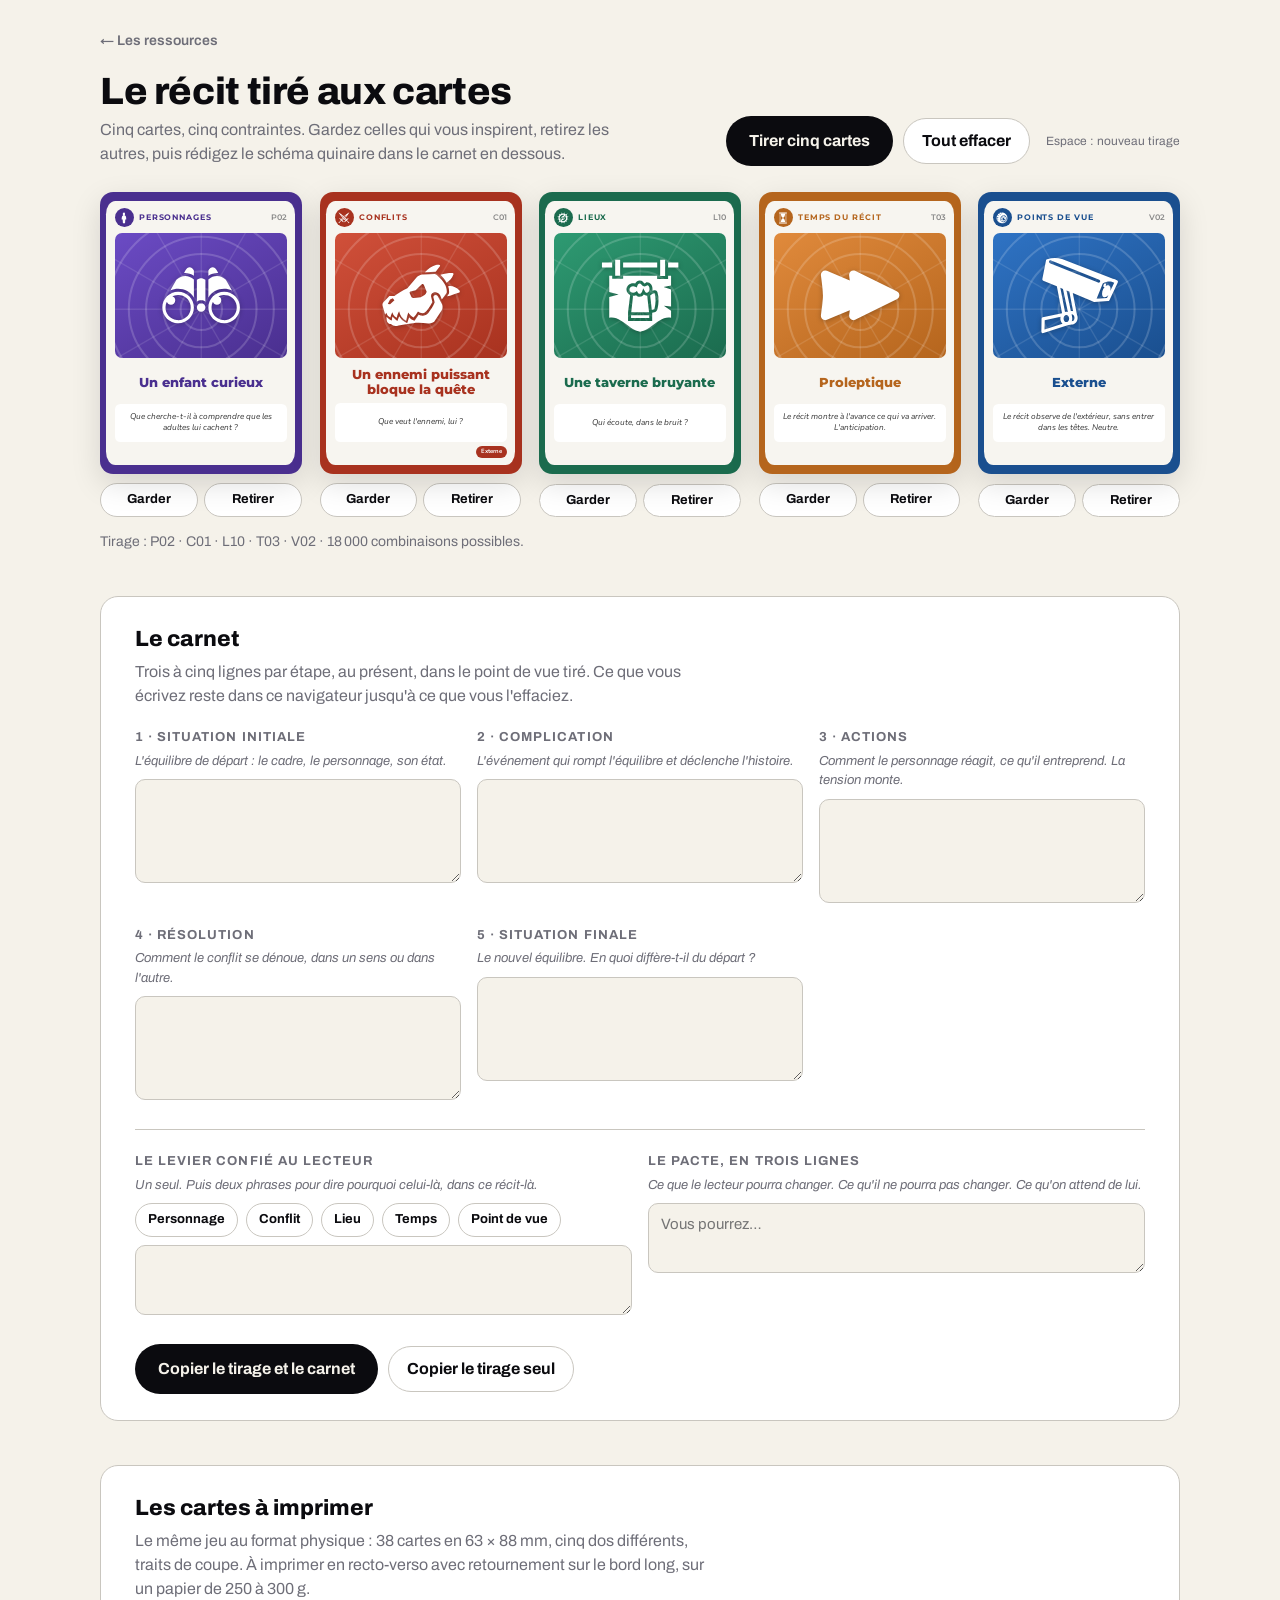
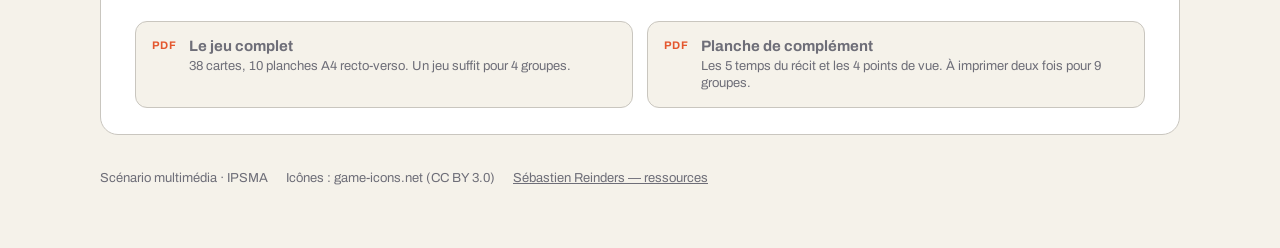
==== commit 94d541fb: "Les cartes narratives se limitent aux PDF L'archive des PNG pesait 9,5 Mo pour un usage marginal : l" ====
--- a/ressources/IPSMA/S1/index.html
+++ b/ressources/IPSMA/S1/index.html
@@ -109,7 +109,6 @@
   <div class="files">
     <a class="file" href="cartes-narratives-jeu-complet.pdf" download><span class="ft">PDF</span><span><b>Le jeu complet</b><span>38 cartes, 10 planches A4 recto-verso. Un jeu suffit pour 4 groupes.</span></span></a>
     <a class="file" href="cartes-narratives-complement.pdf" download><span class="ft">PDF</span><span><b>Planche de complément</b><span>Les 5 temps du récit et les 4 points de vue. À imprimer deux fois pour 9 groupes.</span></span></a>
-    <a class="file" href="cartes-narratives-images.zip" download><span class="ft">ZIP</span><span><b>Les cartes en images</b><span>Chaque carte en PNG à 300 dpi, plus les cinq dos. Pour projeter ou réutiliser.</span></span></a>
   </div>
 </section>
 
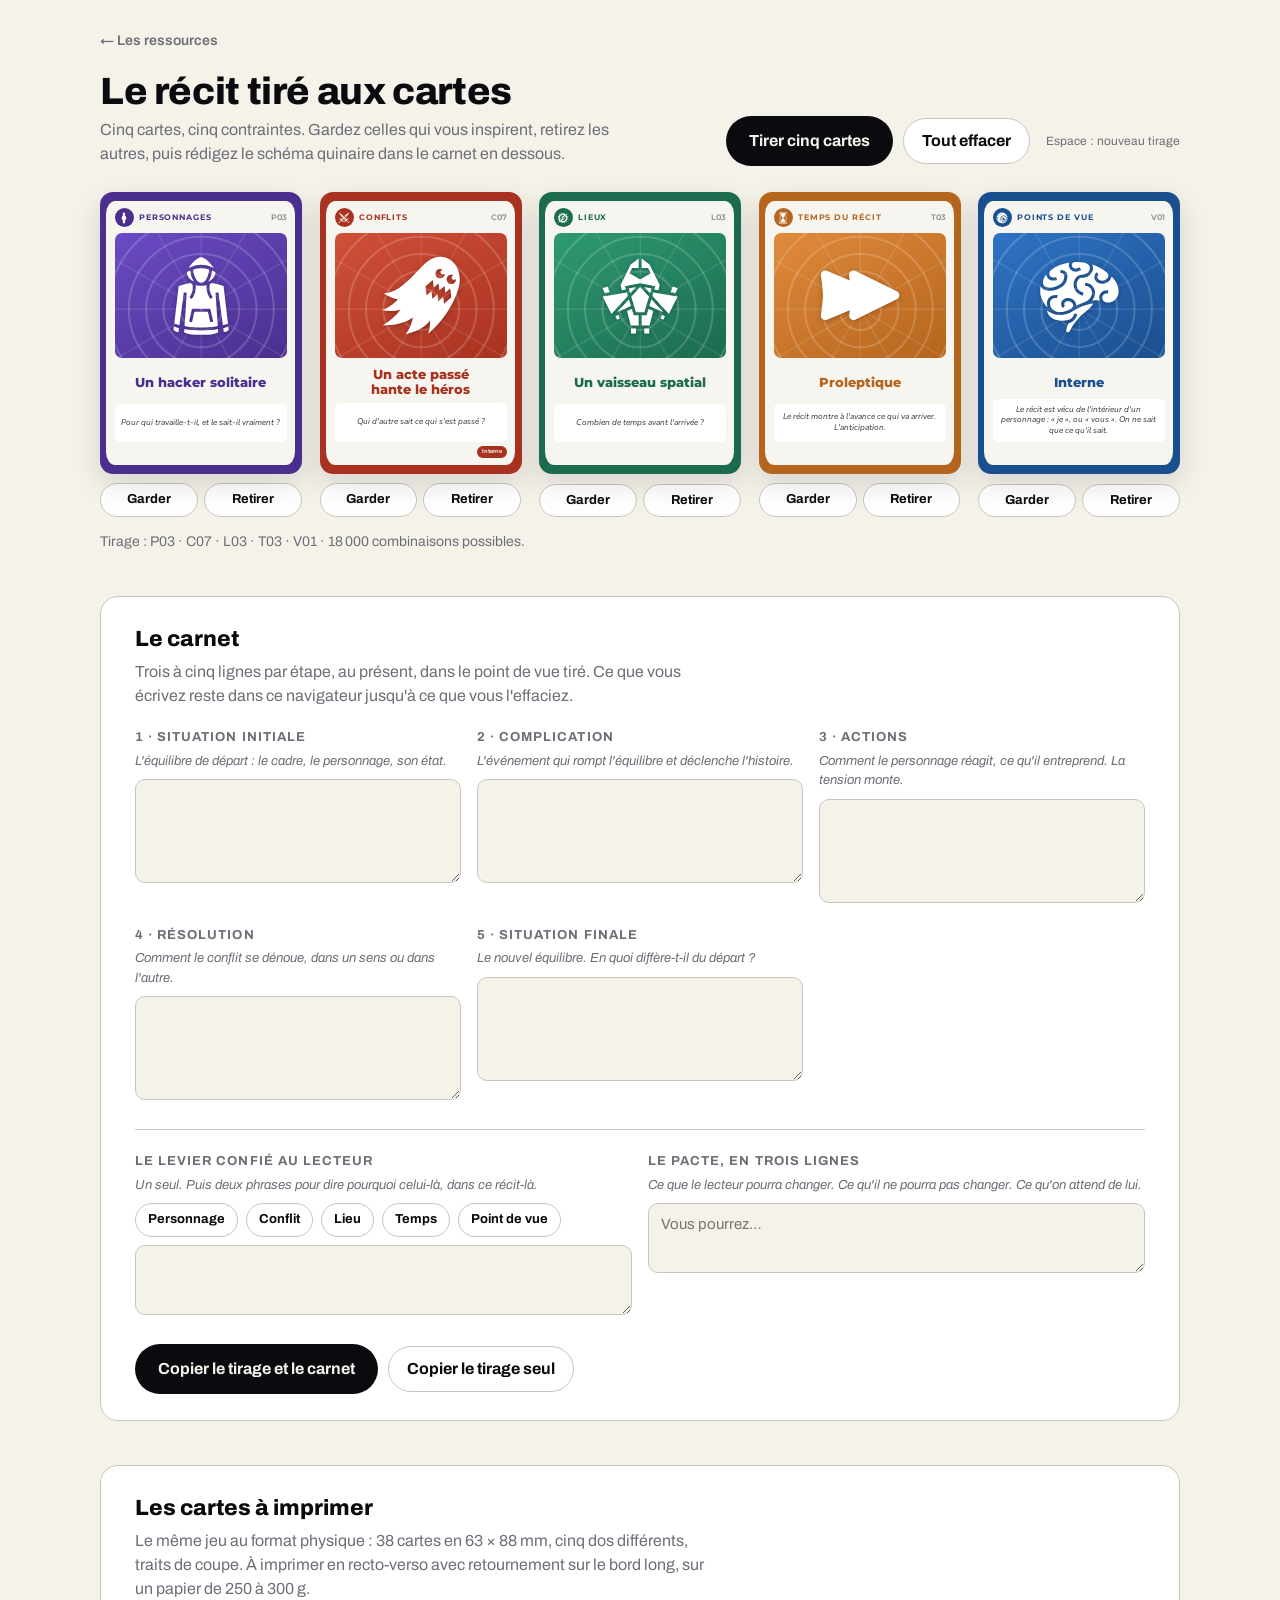
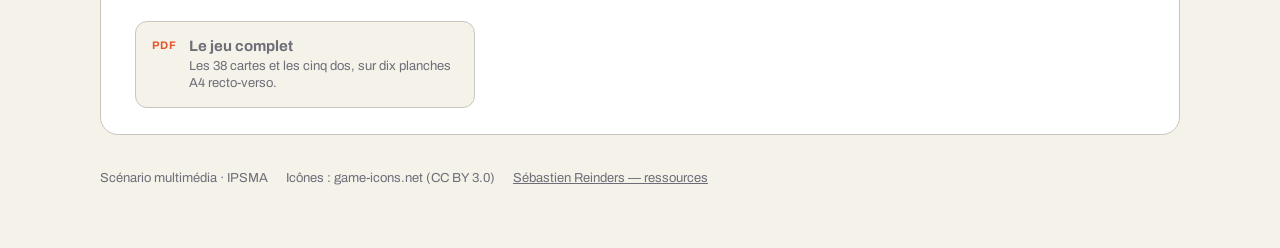
==== commit 111931cc: "Un seul PDF pour les cartes narratives La planche de complément ne servait qu'à réimprimer deux paqu" ====
--- a/ressources/IPSMA/S1/index.html
+++ b/ressources/IPSMA/S1/index.html
@@ -67,7 +67,7 @@
 section.dl{margin-top:44px;background:var(--panel);border:1.5px solid var(--line);border-radius:18px;padding:26px clamp(18px,3vw,34px)}
 .dl h2{font-family:'Archivo',sans-serif;font-weight:800;font-size:22px;margin:0 0 4px}
 .dl p.lead{margin:0 0 20px;color:var(--muted);max-width:65ch}
-.files{display:grid;grid-template-columns:repeat(auto-fit,minmax(240px,1fr));gap:14px}
+.files{display:grid;grid-template-columns:repeat(auto-fill,minmax(260px,340px));gap:14px}
 .file{display:flex;gap:12px;align-items:flex-start;padding:14px 16px;border:1.5px solid var(--line);border-radius:12px;text-decoration:none;color:inherit;background:var(--bg);transition:transform .12s ease,border-color .15s}
 .file:hover{transform:translateY(-2px);border-color:var(--focus)}
 .file .ft{font-family:'Archivo',sans-serif;font-weight:700;font-size:11px;letter-spacing:.08em;color:var(--focus);flex:none;padding-top:2px}
@@ -107,8 +107,7 @@
   <h2 id="dl">Les cartes à imprimer</h2>
   <p class="lead">Le même jeu au format physique : 38 cartes en 63 × 88 mm, cinq dos différents, traits de coupe. À imprimer en recto-verso avec retournement sur le bord long, sur un papier de 250 à 300 g.</p>
   <div class="files">
-    <a class="file" href="cartes-narratives-jeu-complet.pdf" download><span class="ft">PDF</span><span><b>Le jeu complet</b><span>38 cartes, 10 planches A4 recto-verso. Un jeu suffit pour 4 groupes.</span></span></a>
-    <a class="file" href="cartes-narratives-complement.pdf" download><span class="ft">PDF</span><span><b>Planche de complément</b><span>Les 5 temps du récit et les 4 points de vue. À imprimer deux fois pour 9 groupes.</span></span></a>
+    <a class="file" href="cartes-narratives-jeu-complet.pdf" download><span class="ft">PDF</span><span><b>Le jeu complet</b><span>Les 38 cartes et les cinq dos, sur dix planches A4 recto-verso.</span></span></a>
   </div>
 </section>
 
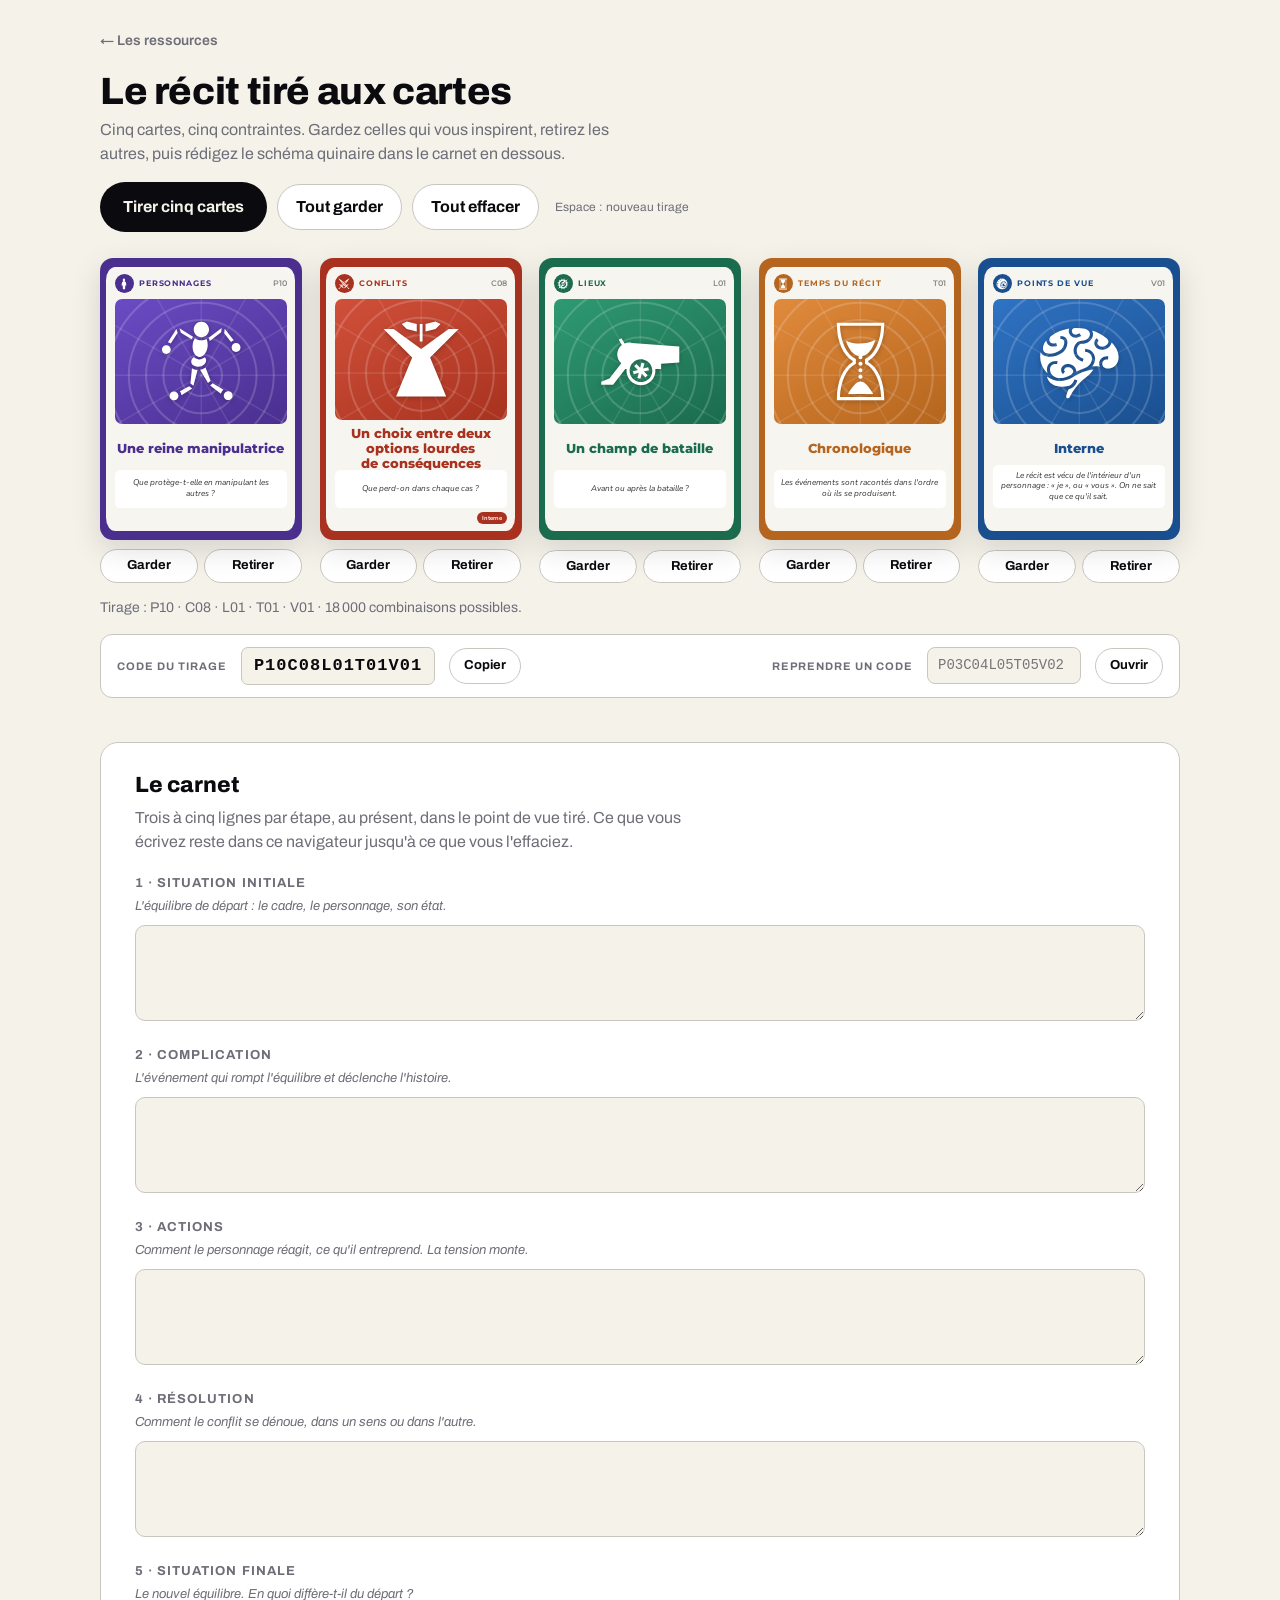
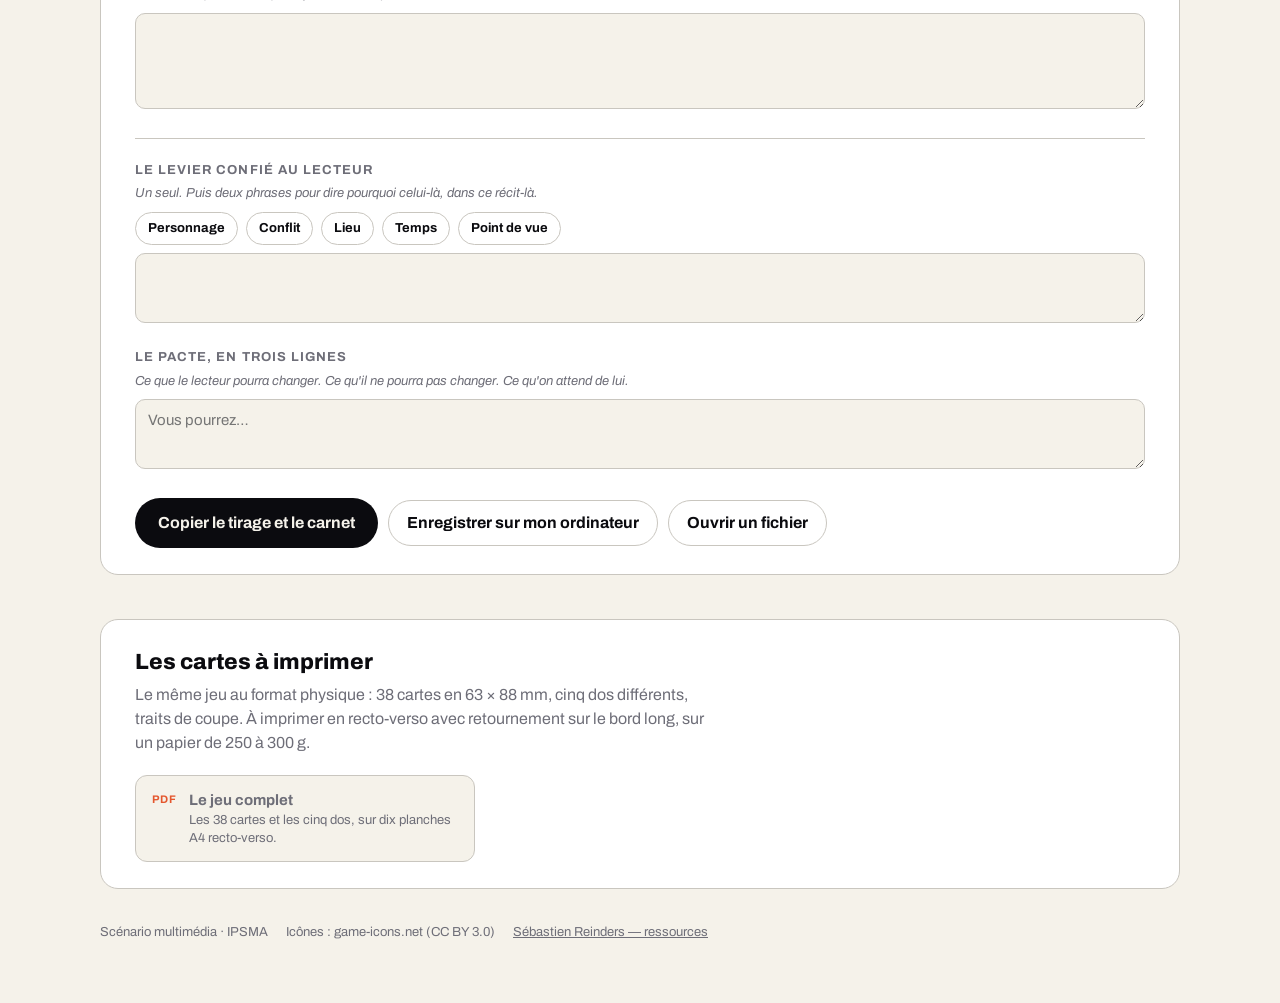
==== commit 20fe12c5: "S1 : tout garder, champs pleine largeur, enregistrement local, code de tirage" ====
--- a/ressources/IPSMA/S1/index.html
+++ b/ressources/IPSMA/S1/index.html
@@ -51,14 +51,21 @@
 .ctrl button{padding:6px 12px;font-size:13px;flex:1}
 .ctrl button.on{background:var(--focus);border-color:transparent;color:#fff}
 .meta{margin:14px 0 0;color:var(--muted);font-size:14px}
+.codebar{display:flex;flex-wrap:wrap;align-items:center;gap:10px 14px;margin-top:16px;padding:12px 16px;border:1.5px solid var(--line);border-radius:12px;background:var(--panel)}
+.codebar .lab{font-family:'Archivo',sans-serif;font-weight:700;font-size:11px;letter-spacing:.09em;text-transform:uppercase;color:var(--muted)}
+.codebar code{font-family:ui-monospace,SFMono-Regular,Menlo,monospace;font-size:17px;font-weight:700;letter-spacing:.06em;color:var(--ink);background:var(--bg);padding:5px 12px;border-radius:7px;border:1.5px solid var(--line)}
+.codebar .sep{flex:1;min-width:0}
+.codebar input{font:inherit;font-family:ui-monospace,SFMono-Regular,Menlo,monospace;font-size:14px;width:11em;padding:7px 10px;border-radius:8px;border:1.5px solid var(--line);background:var(--bg);color:var(--ink);text-transform:uppercase}
+.codebar button{padding:7px 14px;font-size:13px}
+@media (max-width:620px){.codebar .sep{display:none}.codebar{gap:8px}}
 section.book{margin-top:44px;background:var(--panel);border:1.5px solid var(--line);border-radius:18px;padding:26px clamp(18px,3vw,34px)}
 .book h2{font-family:'Archivo',sans-serif;font-weight:800;font-size:22px;margin:0 0 4px;text-wrap:balance}
 .book p.lead{margin:0 0 20px;color:var(--muted);max-width:65ch}
-.steps{display:grid;grid-template-columns:repeat(auto-fit,minmax(260px,1fr));gap:16px}
+.steps{display:grid;grid-template-columns:1fr;gap:18px}
 .step label,.q label{display:block;font-family:'Archivo',sans-serif;font-weight:700;font-size:13px;letter-spacing:.08em;text-transform:uppercase;color:var(--muted);margin-bottom:6px}
 .step small,.q small{display:block;font-size:13px;color:var(--muted);margin:-2px 0 8px;font-style:italic}
-textarea{width:100%;min-height:104px;resize:vertical;font:inherit;font-size:15px;line-height:1.45;padding:10px 12px;border-radius:10px;border:1.5px solid var(--line);background:var(--bg);color:var(--ink)}
-.qs{display:grid;grid-template-columns:repeat(auto-fit,minmax(300px,1fr));gap:16px;margin-top:22px;padding-top:22px;border-top:1.5px solid var(--line)}
+textarea{width:100%;min-height:96px;resize:vertical;font:inherit;font-size:15px;line-height:1.45;padding:10px 12px;border-radius:10px;border:1.5px solid var(--line);background:var(--bg);color:var(--ink)}
+.qs{display:grid;grid-template-columns:1fr;gap:18px;margin-top:22px;padding-top:22px;border-top:1.5px solid var(--line)}
 .q .row{display:flex;gap:8px;flex-wrap:wrap;margin-bottom:8px}
 .q .row button{padding:6px 12px;font-size:13px}
 .q .row button.on{background:var(--btn);color:var(--btn-ink);border-color:transparent}
@@ -81,10 +88,15 @@
 <a class="retour" href="../../">← Les ressources</a>
 <header>
   <div><h1>Le récit tiré aux cartes</h1><p class="sub">Cinq cartes, cinq contraintes. Gardez celles qui vous inspirent, retirez les autres, puis rédigez le schéma quinaire dans le carnet en dessous.</p></div>
-  <div class="actions"><button class="primary" id="draw">Tirer cinq cartes</button><button id="reset" title="Vide le carnet et libère toutes les cartes">Tout effacer</button><span class="kbd">Espace : nouveau tirage</span></div>
+  <div class="actions"><button class="primary" id="draw">Tirer cinq cartes</button><button id="keepAll">Tout garder</button><button id="reset" title="Vide le carnet et libère toutes les cartes">Tout effacer</button><span class="kbd">Espace : nouveau tirage</span></div>
 </header>
 <div class="deck" id="deck"></div>
 <p class="meta" id="meta"></p>
+<div class="codebar">
+  <span class="lab">Code du tirage</span><code id="code">—</code><button id="copyCode">Copier</button>
+  <span class="sep"></span>
+  <span class="lab">Reprendre un code</span><input id="codeIn" maxlength="19" placeholder="P03C04L05T05V02" aria-label="Code de tirage à reprendre"><button id="loadCode">Ouvrir</button>
+</div>
 <section class="book" aria-labelledby="bk">
   <h2 id="bk">Le carnet</h2>
   <p class="lead">Trois à cinq lignes par étape, au présent, dans le point de vue tiré. Ce que vous écrivez reste dans ce navigateur jusqu'à ce que vous l'effaciez.</p>
@@ -101,7 +113,7 @@
     <div class="q"><label for="p1">Le pacte, en trois lignes</label><small>Ce que le lecteur pourra changer. Ce qu'il ne pourra pas changer. Ce qu'on attend de lui.</small>
       <textarea id="p1" style="min-height:70px" placeholder="Vous pourrez…" aria-label="Le pacte"></textarea></div>
   </div>
-  <div class="bar"><button class="primary" id="copyAll">Copier le tirage et le carnet</button><button id="copyDraw">Copier le tirage seul</button><span class="toast" id="toast" role="status"></span></div>
+  <div class="bar"><button class="primary" id="copyAll">Copier le tirage et le carnet</button><button id="save">Enregistrer sur mon ordinateur</button><button id="openFile">Ouvrir un fichier</button><input type="file" id="fileIn" accept=".txt,text/plain" hidden><span class="toast" id="toast" role="status"></span></div>
 </section>
 <section class="dl" aria-labelledby="dl">
   <h2 id="dl">Les cartes à imprimer</h2>
@@ -110,7 +122,6 @@
     <a class="file" href="cartes-narratives-jeu-complet.pdf" download><span class="ft">PDF</span><span><b>Le jeu complet</b><span>Les 38 cartes et les cinq dos, sur dix planches A4 recto-verso.</span></span></a>
   </div>
 </section>
-
 <footer><span>Scénario multimédia · IPSMA</span><span>Icônes : game-icons.net (CC BY 3.0)</span><span><a href="../../" style="color:inherit">Sébastien Reinders — ressources</a></span></footer>
 </div>
 <script>
@@ -118,6 +129,7 @@
 const ORDER = ['P','C','L','T','V'];
 const LEVERS = ['Personnage','Conflit','Lieu','Temps','Point de vue'];
 const byFam = {}; for (const c of D.cards) (byFam[c.fam] ||= []).push(c);
+const byNum = {}; for (const c of D.cards) byNum[c.num] = c;
 const $ = s => document.querySelector(s);
 const store = { get(){ try { return JSON.parse(localStorage.getItem('rtc-v1')||'{}'); } catch(e){ return {}; } }, set(v){ try { localStorage.setItem('rtc-v1', JSON.stringify(v)); } catch(e){} } };
 let state = Object.assign({ draw:{}, locked:{}, text:{}, lever:null }, store.get());
@@ -135,6 +147,10 @@
   const n = ORDER.reduce((a,f)=>a*byFam[f].length,1);
   $('#meta').textContent = Object.keys(state.draw).length ? 'Tirage : ' + ORDER.map(f=>state.draw[f]?state.draw[f].num:'—').join(' · ') + '  ·  ' + n.toLocaleString('fr-BE') + ' combinaisons possibles.' : '';
   $('#levers').innerHTML = LEVERS.map(l => '<button class="lv'+(state.lever===l?' on':'')+'" data-l="'+l+'" aria-pressed="'+(state.lever===l)+'">'+l+'</button>').join('');
+  const cd = code();
+  $('#code').textContent = cd || '—';
+  $('#keepAll').textContent = ORDER.every(f => state.locked[f]) ? 'Tout libérer' : 'Tout garder';
+  if (cd) { try { history.replaceState(null, '', '#' + cd); } catch(e) {} }
   ['s1','s2','s3','s4','s5','why','p1'].forEach(id => { const el = document.getElementById(id); if (el.value !== (state.text[id]||'')) el.value = state.text[id]||''; });
 }
 function flipTo(fam, c, delay){ const el = document.getElementById('flip-'+fam); if (!el) { state.draw[fam]=c; return; }
@@ -146,6 +162,42 @@
 function toast(m){ const t=$('#toast'); t.textContent=m; clearTimeout(t._t); t._t=setTimeout(()=>t.textContent='',3200); }
 function text(){ const g = id => (state.text[id]||'').trim(); const d = ORDER.map(f => state.draw[f] ? D.FAM[f].name + ' : ' + state.draw[f].title + ' (' + state.draw[f].num + ')' : D.FAM[f].name + ' : —');
   return { draw: 'TIRAGE\n' + d.join('\n'), all: 'TIRAGE\n' + d.join('\n') + '\n\nSCHÉMA QUINAIRE\n1. Situation initiale\n' + g('s1') + '\n\n2. Complication\n' + g('s2') + '\n\n3. Actions\n' + g('s3') + '\n\n4. Résolution\n' + g('s4') + '\n\n5. Situation finale\n' + g('s5') + '\n\nLEVIER CONFIÉ AU LECTEUR\n' + (state.lever||'—') + '\n' + g('why') + '\n\nPACTE\n' + g('p1') }; }
+function code(){ return ORDER.every(f=>state.draw[f]) ? ORDER.map(f=>state.draw[f].num).join('') : ''; }
+function applyCode(s){
+  const m = String(s||'').toUpperCase().match(/[PCLTV]\d{2}/g);
+  if (!m || m.length !== 5) return false;
+  const nd = {};
+  for (const n of m) { const c = byNum[n]; if (!c) return false; nd[c.fam] = c; }
+  if (ORDER.some(f => !nd[f])) return false;
+  state.draw = nd; state.locked = {}; store.set(state); render(); return true;
+}
+function saveFile(){
+  const cd = code();
+  let payload = '';
+  try { payload = btoa(unescape(encodeURIComponent(JSON.stringify({ draw: cd, text: state.text, lever: state.lever })))); } catch(e) {}
+  const body = text().all + '\n\n\n-- Ligne technique : elle permet de rouvrir ce carnet dans la page. Ne la modifiez pas. --\nRTC1:' + payload + '\n';
+  try {
+    const url = URL.createObjectURL(new Blob([body], { type: 'text/plain;charset=utf-8' }));
+    const a = document.createElement('a'); a.href = url; a.download = 'carnet-' + (cd || 'tirage') + '.txt';
+    document.body.appendChild(a); a.click(); a.remove();
+    setTimeout(() => URL.revokeObjectURL(url), 5000);
+    toast('Carnet enregistré : cherchez le fichier dans vos téléchargements.');
+  } catch(e) { toast("Enregistrement impossible depuis cette page : utilisez le bouton Copier."); }
+}
+function openTxt(file){
+  const r = new FileReader();
+  r.onload = () => {
+    const m = String(r.result).match(/RTC1:([A-Za-z0-9+/=]+)/);
+    if (!m) { toast("Ce fichier ne contient pas de carnet enregistré par cette page."); return; }
+    let o = null;
+    try { o = JSON.parse(decodeURIComponent(escape(atob(m[1])))); } catch(e) { toast('Fichier illisible.'); return; }
+    state.text = o.text || {}; state.lever = o.lever || null;
+    if (!applyCode(o.draw)) { store.set(state); render(); }
+    toast('Carnet rouvert.');
+  };
+  r.onerror = () => toast('Lecture du fichier impossible.');
+  r.readAsText(file);
+}
 async function copy(s, label){ try { await navigator.clipboard.writeText(s); toast(label + ' copié. Collez-le dans votre fiche.'); } catch(e) { const ta=document.createElement('textarea'); ta.value=s; document.body.appendChild(ta); ta.select(); try{document.execCommand('copy'); toast(label+' copié.');}catch(_){toast('Impossible de copier automatiquement : sélectionnez le texte à la main.');} ta.remove(); } }
 document.addEventListener('click', e => { const b = e.target.closest('button'); if (!b) return;
   if (b.id==='draw') drawAll();
@@ -153,12 +205,21 @@
   else if (b.classList.contains('lock')) { const f=b.dataset.fam; state.locked[f]=!state.locked[f]; store.set(state); render(); }
   else if (b.classList.contains('one')) { const f=b.dataset.fam; state.locked[f]=false; flipTo(f, pick(f, state.draw[f]&&state.draw[f].num), 0); }
   else if (b.classList.contains('lv')) { state.lever = state.lever===b.dataset.l ? null : b.dataset.l; store.set(state); render(); }
+  else if (b.id==='keepAll') { const all = ORDER.every(f => state.locked[f]); ORDER.forEach(f => { state.locked[f] = !all; }); store.set(state); render(); toast(all ? 'Cartes libérées : le prochain tirage les remplacera toutes.' : 'Cartes gardées : le prochain tirage ne les changera pas.'); }
+  else if (b.id==='copyCode') { const cd = code(); if (cd) copy(cd, 'Le code du tirage'); else toast('Tirez d’abord cinq cartes.'); }
+  else if (b.id==='loadCode') { const v = $('#codeIn').value; if (applyCode(v)) { $('#codeIn').value=''; toast('Tirage retrouvé.'); } else toast('Code invalide : il faut cinq cartes, par exemple P03C04L05T05V02.'); }
+  else if (b.id==='save') saveFile();
+  else if (b.id==='openFile') $('#fileIn').click();
   else if (b.id==='copyAll') copy(text().all, 'Le tirage et le carnet');
   else if (b.id==='copyDraw') copy(text().draw, 'Le tirage');
 });
+document.addEventListener('change', e => { if (e.target.id === 'fileIn' && e.target.files && e.target.files[0]) { openTxt(e.target.files[0]); e.target.value = ''; } });
+document.addEventListener('keydown', e => { if (e.target.id === 'codeIn' && e.key === 'Enter') { e.preventDefault(); if (applyCode(e.target.value)) { e.target.value=''; toast('Tirage retrouvé.'); } else toast('Code invalide.'); } });
 document.addEventListener('input', e => { if (e.target.tagName==='TEXTAREA') { state.text[e.target.id]=e.target.value; store.set(state); } });
 document.addEventListener('keydown', e => { if (e.code==='Space' && !['TEXTAREA','INPUT','BUTTON'].includes(document.activeElement.tagName)) { e.preventDefault(); drawAll(); } });
 render();
+const h0 = (location.hash || '').replace('#', '');
+if (h0) applyCode(h0);
 if (!Object.keys(state.draw).length) { ORDER.forEach(f => state.draw[f] = pick(f)); store.set(state); render(); }
 </script>
 </body></html>
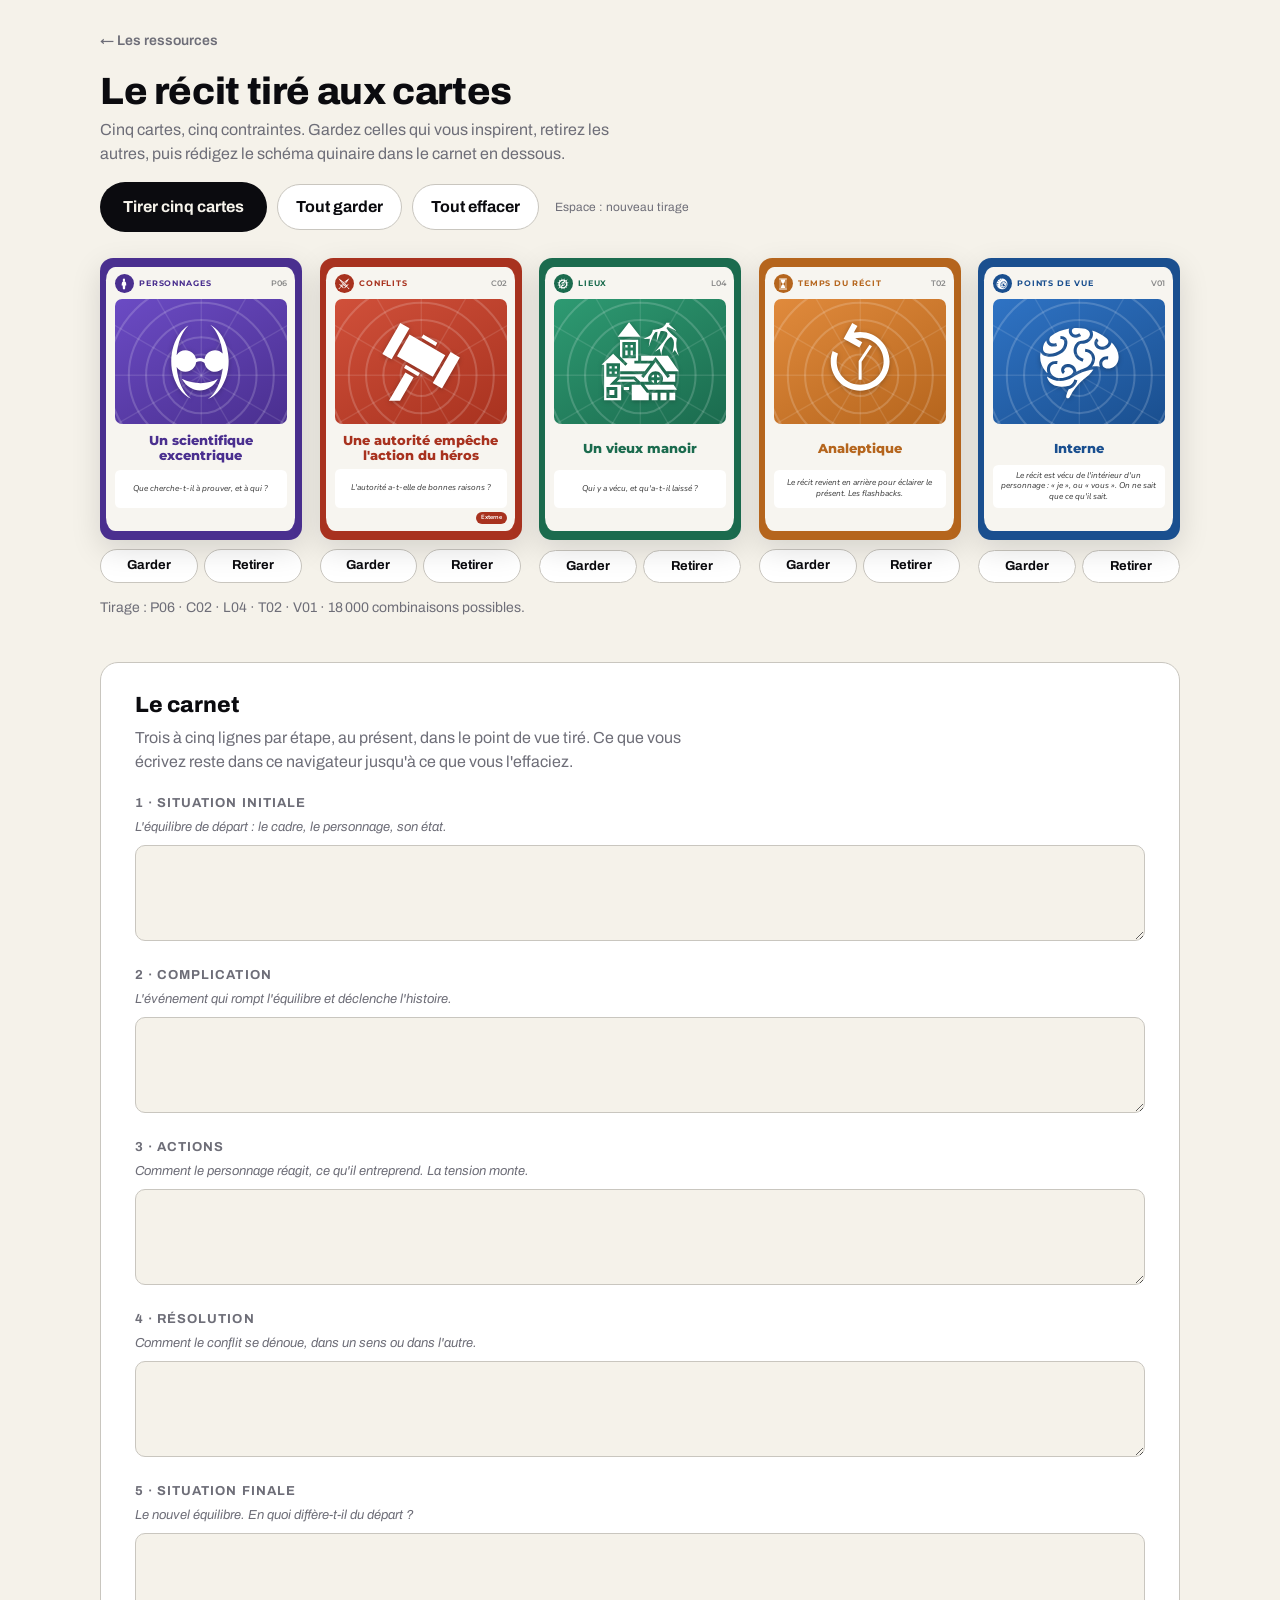
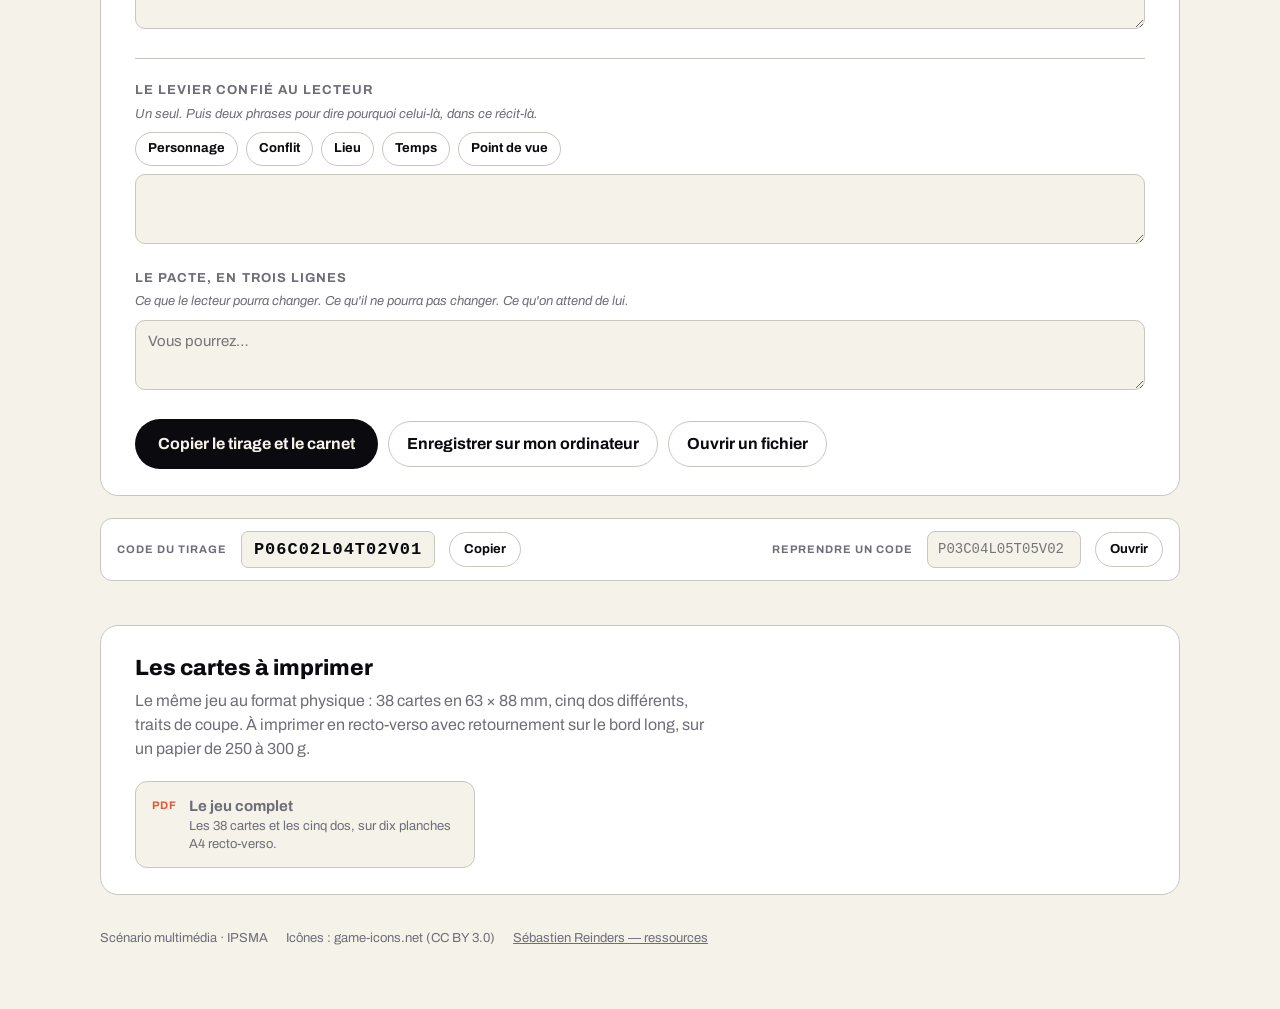
==== commit 88086d4c: "S1 : barre du code de tirage placee sous le carnet" ====
--- a/ressources/IPSMA/S1/index.html
+++ b/ressources/IPSMA/S1/index.html
@@ -51,7 +51,7 @@
 .ctrl button{padding:6px 12px;font-size:13px;flex:1}
 .ctrl button.on{background:var(--focus);border-color:transparent;color:#fff}
 .meta{margin:14px 0 0;color:var(--muted);font-size:14px}
-.codebar{display:flex;flex-wrap:wrap;align-items:center;gap:10px 14px;margin-top:16px;padding:12px 16px;border:1.5px solid var(--line);border-radius:12px;background:var(--panel)}
+.codebar{display:flex;flex-wrap:wrap;align-items:center;gap:10px 14px;margin-top:22px;padding:12px 16px;border:1.5px solid var(--line);border-radius:12px;background:var(--panel)}
 .codebar .lab{font-family:'Archivo',sans-serif;font-weight:700;font-size:11px;letter-spacing:.09em;text-transform:uppercase;color:var(--muted)}
 .codebar code{font-family:ui-monospace,SFMono-Regular,Menlo,monospace;font-size:17px;font-weight:700;letter-spacing:.06em;color:var(--ink);background:var(--bg);padding:5px 12px;border-radius:7px;border:1.5px solid var(--line)}
 .codebar .sep{flex:1;min-width:0}
@@ -92,11 +92,6 @@
 </header>
 <div class="deck" id="deck"></div>
 <p class="meta" id="meta"></p>
-<div class="codebar">
-  <span class="lab">Code du tirage</span><code id="code">—</code><button id="copyCode">Copier</button>
-  <span class="sep"></span>
-  <span class="lab">Reprendre un code</span><input id="codeIn" maxlength="19" placeholder="P03C04L05T05V02" aria-label="Code de tirage à reprendre"><button id="loadCode">Ouvrir</button>
-</div>
 <section class="book" aria-labelledby="bk">
   <h2 id="bk">Le carnet</h2>
   <p class="lead">Trois à cinq lignes par étape, au présent, dans le point de vue tiré. Ce que vous écrivez reste dans ce navigateur jusqu'à ce que vous l'effaciez.</p>
@@ -115,6 +110,11 @@
   </div>
   <div class="bar"><button class="primary" id="copyAll">Copier le tirage et le carnet</button><button id="save">Enregistrer sur mon ordinateur</button><button id="openFile">Ouvrir un fichier</button><input type="file" id="fileIn" accept=".txt,text/plain" hidden><span class="toast" id="toast" role="status"></span></div>
 </section>
+<div class="codebar">
+  <span class="lab">Code du tirage</span><code id="code">—</code><button id="copyCode">Copier</button>
+  <span class="sep"></span>
+  <span class="lab">Reprendre un code</span><input id="codeIn" maxlength="19" placeholder="P03C04L05T05V02" aria-label="Code de tirage à reprendre"><button id="loadCode">Ouvrir</button>
+</div>
 <section class="dl" aria-labelledby="dl">
   <h2 id="dl">Les cartes à imprimer</h2>
   <p class="lead">Le même jeu au format physique : 38 cartes en 63 × 88 mm, cinq dos différents, traits de coupe. À imprimer en recto-verso avec retournement sur le bord long, sur un papier de 250 à 300 g.</p>
